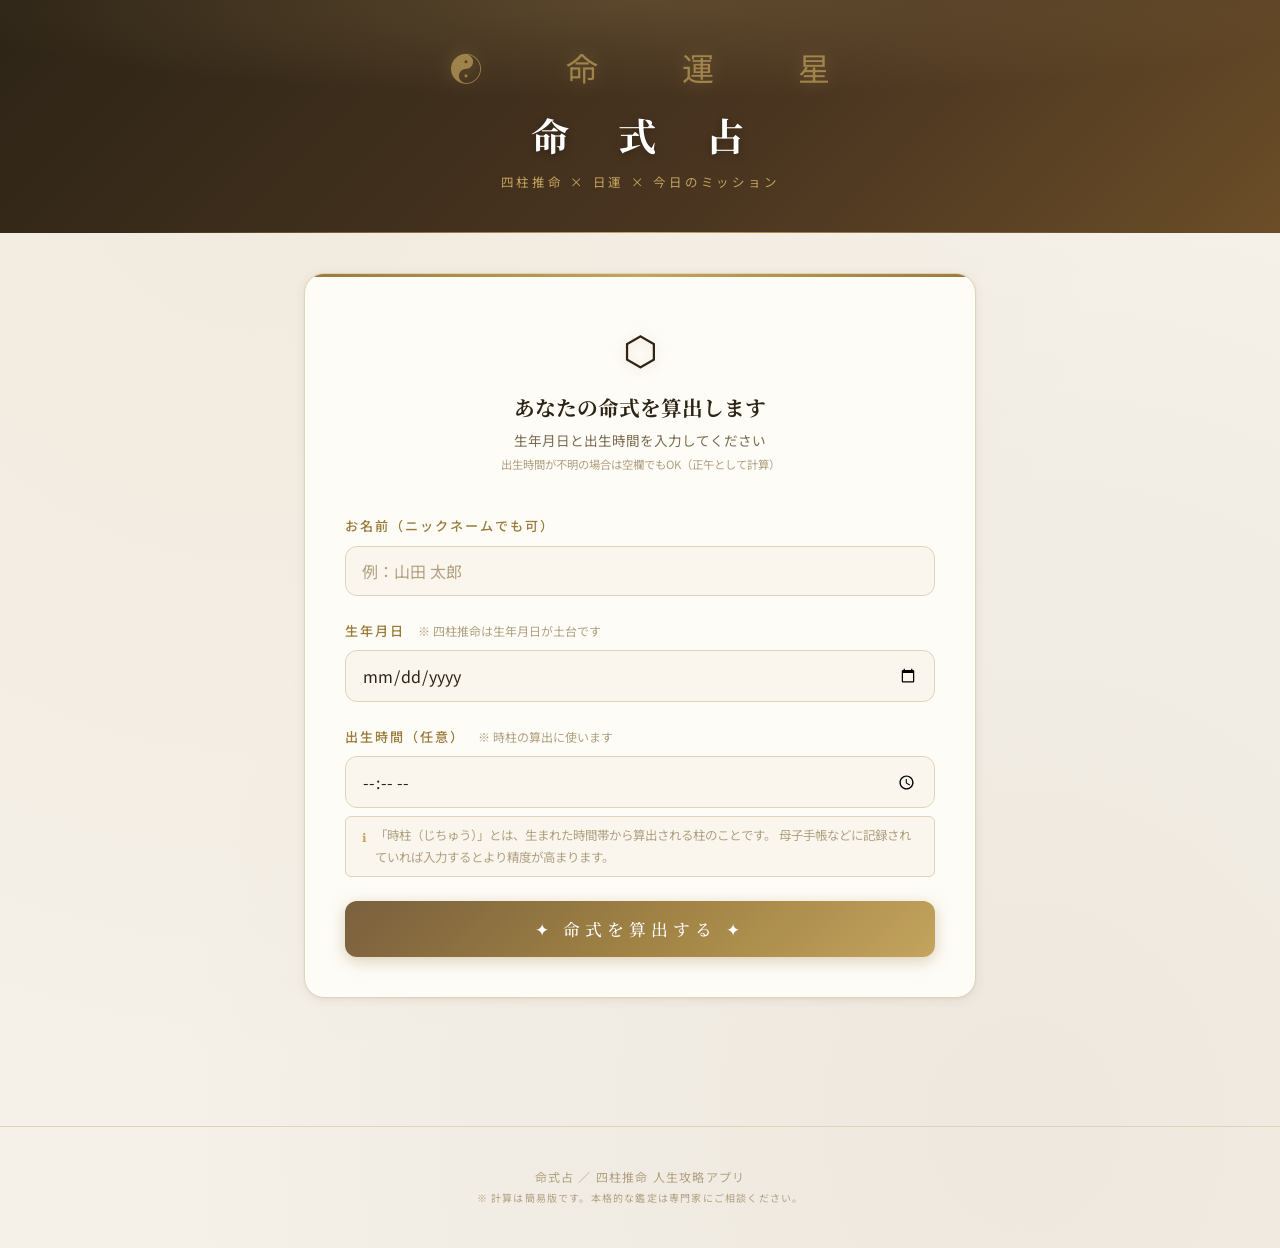
==== index.html @ 2e8819df "Add files via upload" ====
<!DOCTYPE html>
<html lang="ja">
<head>
  <meta charset="UTF-8">
  <meta name="viewport" content="width=device-width, initial-scale=1.0">
  <title>命式占 — 四柱推命 人生攻略アプリ</title>
  <meta name="description" content="四柱推命で毎日使える人生攻略アプリ。日運・RPG風ステータス・今日のミッションを表示。">
  <link rel="stylesheet" href="style.css">
</head>
<body>

  <!-- ========== ヘッダー ========== -->
  <header class="app-header">
    <div class="header-symbol">☯ 命 運 星</div>
    <h1 class="app-title">命　式　占</h1>
    <p class="app-subtitle">四柱推命 × 日運 × 今日のミッション</p>
  </header>

  <!-- ========== メインコンテナ ========== -->
  <main class="main-container">

    <!-- ===== 入力セクション ===== -->
    <section id="section-input">

      <div class="card">
        <div class="form-intro">
          <span class="form-intro-icon">⬡</span>
          <h2>あなたの命式を算出します</h2>
          <p>生年月日と出生時間を入力してください<br>
            <small style="color:var(--text-muted)">出生時間が不明の場合は空欄でもOK（正午として計算）</small>
          </p>
        </div>

        <!-- 名前 -->
        <div class="form-group">
          <label class="form-label" for="input-name">
            お名前（ニックネームでも可）
          </label>
          <input
            type="text"
            id="input-name"
            class="form-input"
            placeholder="例：山田 太郎"
            maxlength="20"
          >
        </div>

        <!-- 生年月日 -->
        <div class="form-group">
          <label class="form-label" for="input-date">
            生年月日
            <span>※ 四柱推命は生年月日が土台です</span>
          </label>
          <input
            type="date"
            id="input-date"
            class="form-input"
            min="1900-01-01"
            max="2099-12-31"
          >
        </div>

        <!-- 出生時間 -->
        <div class="form-group">
          <label class="form-label" for="input-time">
            出生時間（任意）
            <span>※ 時柱の算出に使います</span>
          </label>
          <input
            type="time"
            id="input-time"
            class="form-input"
          >
          <!-- 初心者向け補足 -->
          <div class="term-tooltip">
            <span class="term-tooltip-icon">ℹ</span>
            <span>「時柱（じちゅう）」とは、生まれた時間帯から算出される柱のことです。
            母子手帳などに記録されていれば入力するとより精度が高まります。</span>
          </div>
        </div>

        <!-- 計算ボタン -->
        <button id="btn-calculate" class="btn-primary">
          ✦ 命式を算出する ✦
        </button>

      </div><!-- /card -->
    </section><!-- /section-input -->


    <!-- ===== 結果セクション ===== -->
    <section id="section-result" class="hidden">

      <!-- 結果ヘッダー -->
      <div class="result-header">
        <h2 class="result-name" id="result-name">あなたの命式</h2>
        <p class="result-subtitle" id="result-subtitle"></p>
        <div class="result-actions">
          <button id="btn-reset" class="btn-secondary">← 入力し直す</button>
          <button id="btn-premium" class="btn-secondary">
            <span class="premium-crown">♛</span> 相談する（プレミアム）
          </button>
        </div>
      </div>

      <!-- ─────────────────────────────────
           1. 四柱（年柱・月柱・日柱・時柱）
           ───────────────────────────────── -->
      <div class="card">
        <div class="card-title">
          ☰ 命式（四柱）
        </div>
        <!-- 初心者向け説明 -->
        <div class="term-tooltip" style="margin-bottom: 16px;">
          <span class="term-tooltip-icon">ℹ</span>
          <span>「四柱（しちゅう）」とは、生年月日時をそれぞれ干支（かんし）に変換した4つの柱のことです。
          この組み合わせがあなたの「命式」になります。上段が十干（てんのエネルギー）、下段が十二支（ちのエネルギー）です。</span>
        </div>
        <div id="pillars-grid" class="pillars-grid"></div>
      </div>

      <!-- ─────────────────────────────────
           2. 五行バランス
           ───────────────────────────────── -->
      <div class="card">
        <div class="card-title">
          ⊕ 五行バランス
        </div>
        <div class="term-tooltip" style="margin-bottom: 16px;">
          <span class="term-tooltip-icon">ℹ</span>
          <span>「五行（ごぎょう）」とは、木・火・土・金・水の5つのエネルギーのこと。
          命式の中でどの要素が多いかで、あなたの性質や得意分野がわかります。</span>
        </div>
        <div id="gogyou-bars" class="gogyou-bars"></div>
      </div>

      <!-- ─────────────────────────────────
           3. 通変星・十二運
           ───────────────────────────────── -->
      <div class="card">
        <div class="card-title">
          ✦ 通変星・十二運
        </div>
        <div class="term-tooltip" style="margin-bottom: 16px;">
          <span class="term-tooltip-icon">ℹ</span>
          <span>「通変星（つうへんせい）」は、日干（あなた自身）と他の干の関係を表す10種の星。
          「十二運（じゅうにうん）」は生命力のフェーズを表します。バーが長いほど力が充実しています。</span>
        </div>
        <div id="stars-grid" class="stars-grid"></div>
      </div>

      <!-- ─────────────────────────────────
           4. 身強・身弱
           ───────────────────────────────── -->
      <div class="card">
        <div class="card-title">
          ◈ 身強・身弱
        </div>
        <div class="term-tooltip" style="margin-bottom: 16px;">
          <span class="term-tooltip-icon">ℹ</span>
          <span>「身強（みきょう）」は日干のエネルギーが強い状態、「身弱（みじゃく）」は控えめな状態。
          どちらが良い・悪いではなく、それぞれの生き方の指針です。</span>
        </div>
        <div class="strength-display">
          <div id="strength-label" class="strength-label-big">—</div>
          <div class="strength-meter">
            <div class="strength-meter-track">
              <div id="strength-bar" class="strength-meter-bar" style="width:0%"></div>
            </div>
            <div class="strength-meter-labels">
              <span>身弱</span>
              <span>身強</span>
            </div>
          </div>
        </div>
        <p id="strength-desc" class="strength-desc"></p>
      </div>

      <!-- ─────────────────────────────────
           区切り
           ───────────────────────────────── -->
      <div class="section-divider">◆ ◇ ◆</div>

      <!-- ─────────────────────────────────
           5. 今日の日運
           ───────────────────────────────── -->
      <div class="card">
        <div class="card-title">
          ☀ 今日の日運
        </div>
        <div class="fortune-header">
          <div class="fortune-date-label" id="fortune-date">今日の日付</div>
          <div class="fortune-kanshi">
            <span id="fortune-kan" class="fortune-kan-big">—</span>
            <span class="fortune-kanshi-sep">✦</span>
            <span id="fortune-shi" class="fortune-shi-big">—</span>
          </div>
          <div class="fortune-elem-info">
            <div id="fortune-elem"></div>
            <div id="fortune-tsuhen" style="margin-top:4px"></div>
          </div>
        </div>

        <!-- ステータスゲージ -->
        <div class="card-title" style="margin-top: 8px;">
          ⚡ 今日のステータス
        </div>
        <div id="status-gauges" class="status-gauges"></div>

        <!-- 一言アドバイス -->
        <div class="advice-box" id="fortune-advice" style="margin-top: 16px;"></div>
      </div>

      <!-- ─────────────────────────────────
           6. 今日のミッション
           ───────────────────────────────── -->
      <div class="mission-card">
        <div class="mission-label">★ TODAY'S MISSION</div>
        <p class="mission-text" id="mission-text"></p>

        <div class="avoid-label">✗ 今日やらない方がいいこと</div>
        <ul class="avoid-list" id="avoid-list"></ul>
      </div>

      <!-- ─────────────────────────────────
           7. プレミアム（相談機能）
           ───────────────────────────────── -->
      <div class="premium-section">
        <div class="premium-label">▽ PREMIUM FEATURE ▽</div>
        <button id="btn-premium-bottom" class="btn-premium" onclick="document.getElementById('premium-modal').classList.remove('hidden')">
          <span class="premium-crown">♛</span>
          AI鑑定師に相談する
        </button>
        <p style="font-size:0.75rem;color:var(--text-muted);margin-top:12px;">
          ※ 相談機能は今後リリース予定のプレミアム機能です
        </p>
      </div>

    </section><!-- /section-result -->

  </main>

  <!-- ========== フッター ========== -->
  <footer class="app-footer">
    <p class="footer-text">
      命式占 ／ 四柱推命 人生攻略アプリ<br>
      <small>※ 計算は簡易版です。本格的な鑑定は専門家にご相談ください。</small>
    </p>
  </footer>

  <!-- ========== プレミアムモーダル ========== -->
  <div id="premium-modal" class="modal-overlay hidden">
    <div class="modal-content">
      <div class="modal-icon">♛</div>
      <h3 class="modal-title">プレミアム機能</h3>
      <p class="modal-desc">
        AI鑑定師への相談機能は<br>
        <strong>プレミアムプラン</strong>でご利用いただけます。<br><br>
        ・命式に基づいた詳細な人生相談<br>
        ・恋愛・仕事・転機の詳細鑑定<br>
        ・大運・流年の本格解説<br><br>
        近日公開予定です。
      </p>
      <button id="modal-close" class="modal-close-btn">閉じる</button>
    </div>
  </div>

  <!-- ========== スクリプト読み込み ========== -->
  <!-- data.js を先に読み込む（基礎データ定義） -->
  <script src="data.js"></script>
  <!-- app.js は後に読み込む（ロジック） -->
  <script src="app.js"></script>

</body>
</html>
---- style.css ----
/* ===========================================
   style.css — 四柱推命 人生攻略アプリ
   テーマ：落ち着いたベージュ×ゴールド×東洋美
   =========================================== */

/* ---------- Google Fonts ---------- */
@import url('https://fonts.googleapis.com/css2?family=Noto+Serif+JP:wght@300;400;500;700&family=Noto+Sans+JP:wght@300;400;500&family=IM+Fell+DW+Pica&display=swap');

/* ---------- CSS変数（カラーパレット） ---------- */
:root {
  --bg-base:      #f5f0e8;      /* 薄いベージュ背景 */
  --bg-card:      #fefcf7;      /* カード背景 */
  --bg-card2:     #faf6ee;      /* 少し濃いカード */
  --gold:         #9a7b3a;      /* メインゴールド */
  --gold-light:   #c4a45e;      /* ライトゴールド */
  --gold-bg:      #f5edda;      /* ゴールド背景 */
  --text-main:    #2d2416;      /* メインテキスト */
  --text-sub:     #7a6a50;      /* サブテキスト */
  --text-muted:   #b0a080;      /* ミュートテキスト */
  --border:       #e0d4b8;      /* ボーダー */
  --border-gold:  #c8a96e;      /* ゴールドボーダー */
  --shadow:       rgba(90,60,10,0.08);
  --shadow-deep:  rgba(90,60,10,0.15);
  --red-elem:     #c0392b;
  --green-elem:   #4a7c59;
  --blue-elem:    #1a6b8a;

  /* タイポグラフィ */
  --font-serif:   'Noto Serif JP', 'IM Fell DW Pica', serif;
  --font-sans:    'Noto Sans JP', sans-serif;

  /* 間隔 */
  --space-xs: 4px;
  --space-sm: 8px;
  --space-md: 16px;
  --space-lg: 24px;
  --space-xl: 40px;
  --space-2xl: 64px;

  --radius-sm: 6px;
  --radius-md: 12px;
  --radius-lg: 20px;
}

/* ---------- リセット・ベース ---------- */
*, *::before, *::after {
  box-sizing: border-box;
  margin: 0;
  padding: 0;
}

html {
  font-size: 16px;
  scroll-behavior: smooth;
}

body {
  font-family: var(--font-sans);
  background: var(--bg-base);
  color: var(--text-main);
  min-height: 100vh;
  line-height: 1.7;
  /* 和紙風の微細テクスチャ */
  background-image:
    radial-gradient(ellipse at 20% 10%, rgba(180,140,60,0.06) 0%, transparent 60%),
    radial-gradient(ellipse at 80% 90%, rgba(100,80,40,0.05) 0%, transparent 60%);
}

/* ---------- ユーティリティ ---------- */
.hidden { display: none !important; }
.fade-in { animation: fadeIn 0.6s ease forwards; }

@keyframes fadeIn {
  from { opacity: 0; transform: translateY(16px); }
  to   { opacity: 1; transform: translateY(0); }
}

/* ========================================
   ヘッダー
   ======================================== */
.app-header {
  background: linear-gradient(135deg, #2d2416 0%, #4a3520 60%, #6b4e28 100%);
  padding: var(--space-xl) var(--space-lg);
  text-align: center;
  position: relative;
  overflow: hidden;
}

.app-header::before {
  content: '';
  position: absolute;
  inset: 0;
  background:
    radial-gradient(ellipse 80% 60% at 50% 0%, rgba(200,169,110,0.2) 0%, transparent 70%);
  pointer-events: none;
}

/* 装飾線 */
.app-header::after {
  content: '';
  position: absolute;
  bottom: 0; left: 50%; transform: translateX(-50%);
  width: 80%; height: 1px;
  background: linear-gradient(90deg, transparent, var(--gold-light), transparent);
}

.header-symbol {
  font-size: 2rem;
  letter-spacing: 1.2em;
  margin-left: 1.2em;
  color: var(--gold-light);
  opacity: 0.7;
  margin-bottom: var(--space-sm);
  text-shadow: 0 0 20px rgba(196,164,94,0.4);
}

.app-title {
  font-family: var(--font-serif);
  font-size: clamp(1.6rem, 4vw, 2.4rem);
  font-weight: 700;
  color: #fff;
  letter-spacing: 0.15em;
  text-shadow: 0 2px 8px rgba(0,0,0,0.3);
  margin-bottom: var(--space-xs);
}

.app-subtitle {
  font-size: 0.78rem;
  color: var(--gold-light);
  letter-spacing: 0.3em;
  text-transform: uppercase;
}

/* ========================================
   メインコンテナ
   ======================================== */
.main-container {
  max-width: 720px;
  margin: 0 auto;
  padding: var(--space-xl) var(--space-lg) var(--space-2xl);
}

/* ========================================
   カードコンポーネント
   ======================================== */
.card {
  background: var(--bg-card);
  border: 1px solid var(--border);
  border-radius: var(--radius-lg);
  padding: var(--space-xl);
  margin-bottom: var(--space-lg);
  box-shadow: 0 2px 12px var(--shadow), 0 1px 3px rgba(0,0,0,0.04);
  position: relative;
  overflow: hidden;
}

.card::before {
  content: '';
  position: absolute;
  top: 0; left: 0; right: 0; height: 3px;
  background: linear-gradient(90deg, var(--gold), var(--gold-light), var(--gold));
  border-radius: var(--radius-lg) var(--radius-lg) 0 0;
}

.card-title {
  font-family: var(--font-serif);
  font-size: 1rem;
  font-weight: 500;
  color: var(--gold);
  letter-spacing: 0.2em;
  margin-bottom: var(--space-lg);
  display: flex;
  align-items: center;
  gap: var(--space-sm);
}

.card-title::after {
  content: '';
  flex: 1;
  height: 1px;
  background: linear-gradient(90deg, var(--border-gold), transparent);
}

/* ========================================
   入力フォーム
   ======================================== */
.form-intro {
  text-align: center;
  margin-bottom: var(--space-xl);
}

.form-intro-icon {
  font-size: 2.5rem;
  display: block;
  margin-bottom: var(--space-sm);
  filter: drop-shadow(0 2px 6px rgba(154,123,58,0.3));
}

.form-intro h2 {
  font-family: var(--font-serif);
  font-size: 1.3rem;
  color: var(--text-main);
  margin-bottom: var(--space-xs);
}

.form-intro p {
  font-size: 0.85rem;
  color: var(--text-sub);
}

.form-group {
  margin-bottom: var(--space-lg);
}

.form-label {
  display: block;
  font-size: 0.82rem;
  font-weight: 500;
  color: var(--gold);
  letter-spacing: 0.15em;
  margin-bottom: var(--space-sm);
}

.form-label span {
  font-size: 0.75rem;
  color: var(--text-muted);
  font-weight: 400;
  margin-left: var(--space-sm);
  letter-spacing: 0;
}

.form-input {
  width: 100%;
  padding: 12px var(--space-md);
  background: var(--bg-card2);
  border: 1px solid var(--border);
  border-radius: var(--radius-md);
  font-family: var(--font-sans);
  font-size: 1rem;
  color: var(--text-main);
  transition: border-color 0.2s, box-shadow 0.2s;
  appearance: none;
}

.form-input:focus {
  outline: none;
  border-color: var(--gold-light);
  box-shadow: 0 0 0 3px rgba(196,164,94,0.15);
}

.form-input::placeholder {
  color: var(--text-muted);
}

/* ---------- メインボタン ---------- */
.btn-primary {
  display: block;
  width: 100%;
  padding: 16px;
  background: linear-gradient(135deg, #6b4e28 0%, var(--gold) 50%, #c4a45e 100%);
  border: none;
  border-radius: var(--radius-md);
  color: #fff;
  font-family: var(--font-serif);
  font-size: 1.05rem;
  font-weight: 500;
  letter-spacing: 0.3em;
  cursor: pointer;
  transition: transform 0.15s, box-shadow 0.15s;
  box-shadow: 0 4px 16px rgba(154,123,58,0.35);
  position: relative;
  overflow: hidden;
}

.btn-primary::after {
  content: '';
  position: absolute;
  inset: 0;
  background: linear-gradient(135deg, rgba(255,255,255,0.1) 0%, transparent 100%);
}

.btn-primary:hover {
  transform: translateY(-2px);
  box-shadow: 0 6px 24px rgba(154,123,58,0.45);
}

.btn-primary:active {
  transform: translateY(0);
}

/* ---------- セカンダリボタン ---------- */
.btn-secondary {
  display: inline-flex;
  align-items: center;
  gap: var(--space-sm);
  padding: 10px var(--space-lg);
  background: transparent;
  border: 1px solid var(--border-gold);
  border-radius: var(--radius-sm);
  color: var(--gold);
  font-size: 0.85rem;
  cursor: pointer;
  transition: all 0.15s;
}

.btn-secondary:hover {
  background: var(--gold-bg);
}

/* ========================================
   結果ヘッダー
   ======================================== */
.result-header {
  text-align: center;
  padding: var(--space-xl) 0 var(--space-lg);
}

.result-name {
  font-family: var(--font-serif);
  font-size: clamp(1.3rem, 3vw, 1.8rem);
  color: var(--text-main);
  margin-bottom: var(--space-xs);
}

.result-subtitle {
  font-size: 0.85rem;
  color: var(--gold);
  letter-spacing: 0.2em;
}

.result-actions {
  display: flex;
  gap: var(--space-sm);
  justify-content: center;
  margin-top: var(--space-lg);
}

/* ========================================
   四柱グリッド
   ======================================== */
.pillars-grid {
  display: grid;
  grid-template-columns: repeat(4, 1fr);
  gap: var(--space-sm);
}

@media (max-width: 480px) {
  .pillars-grid {
    grid-template-columns: repeat(2, 1fr);
  }
}

.pillar-card {
  background: var(--bg-card2);
  border: 1px solid var(--border);
  border-radius: var(--radius-md);
  padding: var(--space-md);
  text-align: center;
  transition: transform 0.15s, box-shadow 0.15s;
}

.pillar-card:hover {
  transform: translateY(-3px);
  box-shadow: 0 6px 20px var(--shadow-deep);
}

.pillar-label {
  font-size: 0.7rem;
  color: var(--text-muted);
  letter-spacing: 0.2em;
  margin-bottom: var(--space-sm);
}

.pillar-kanji {
  display: flex;
  flex-direction: column;
  align-items: center;
  gap: 2px;
  margin-bottom: var(--space-xs);
}

.pillar-kan {
  font-family: var(--font-serif);
  font-size: 2rem;
  font-weight: 700;
  line-height: 1;
}

.pillar-shi {
  font-family: var(--font-serif);
  font-size: 2rem;
  font-weight: 700;
  line-height: 1;
}

.pillar-reading {
  font-size: 0.65rem;
  color: var(--text-muted);
  margin-bottom: var(--space-sm);
}

.pillar-elem {
  display: flex;
  flex-direction: column;
  gap: 4px;
  align-items: center;
}

/* バッジ */
.badge {
  display: inline-block;
  padding: 2px 8px;
  border-radius: 20px;
  font-size: 0.65rem;
  font-weight: 500;
}

/* ========================================
   五行バランス
   ======================================== */
.gogyou-bars {
  display: flex;
  flex-direction: column;
  gap: var(--space-md);
}

.gogyou-row {
  display: flex;
  align-items: center;
  gap: var(--space-sm);
}

.gogyou-label {
  display: flex;
  align-items: center;
  gap: var(--space-xs);
  width: 160px;
  flex-shrink: 0;
}

.gogyou-emoji { font-size: 1rem; }
.gogyou-name {
  font-family: var(--font-serif);
  font-size: 1.1rem;
  font-weight: 700;
  color: var(--text-main);
  width: 20px;
}
.gogyou-sub {
  font-size: 0.7rem;
  color: var(--text-sub);
}

.gogyou-bar-wrap {
  flex: 1;
  height: 8px;
  background: var(--border);
  border-radius: 4px;
  overflow: hidden;
}

.gogyou-bar {
  height: 100%;
  border-radius: 4px;
  transition: width 0.8s cubic-bezier(0.4, 0, 0.2, 1);
  min-width: 4px;
}

.gogyou-pct {
  font-size: 0.8rem;
  color: var(--text-sub);
  width: 36px;
  text-align: right;
  flex-shrink: 0;
}

/* ========================================
   通変星・十二運
   ======================================== */
.stars-grid {
  display: grid;
  grid-template-columns: repeat(4, 1fr);
  gap: var(--space-sm);
}

@media (max-width: 480px) {
  .stars-grid { grid-template-columns: repeat(2, 1fr); }
}

.star-card {
  background: var(--bg-card2);
  border: 1px solid var(--border);
  border-radius: var(--radius-md);
  padding: var(--space-md);
  text-align: center;
}

.star-pillar-label {
  font-size: 0.7rem;
  color: var(--text-muted);
  letter-spacing: 0.2em;
  margin-bottom: var(--space-sm);
}

.star-tsuhen {
  margin-bottom: var(--space-sm);
}

.star-name {
  font-family: var(--font-serif);
  font-size: 1.1rem;
  font-weight: 700;
  display: block;
}

.star-short {
  font-size: 0.7rem;
  color: var(--text-sub);
}

.star-self {
  font-size: 0.8rem;
  color: var(--text-muted);
}

.star-juniun {
  border-top: 1px solid var(--border);
  padding-top: var(--space-sm);
}

.juniun-name {
  font-size: 0.9rem;
  font-weight: 500;
  color: var(--text-main);
  display: block;
  margin-bottom: 4px;
}

.juniun-bar-wrap {
  height: 5px;
  background: var(--border);
  border-radius: 3px;
  overflow: hidden;
}

.juniun-bar {
  height: 100%;
  background: linear-gradient(90deg, var(--gold), var(--gold-light));
  border-radius: 3px;
  transition: width 0.8s ease;
}

/* ========================================
   身強・身弱
   ======================================== */
.strength-display {
  display: flex;
  align-items: center;
  gap: var(--space-lg);
  margin-bottom: var(--space-md);
}

.strength-label-big {
  font-family: var(--font-serif);
  font-size: 2.5rem;
  font-weight: 700;
  letter-spacing: 0.1em;
}

.strength-meter {
  flex: 1;
}

.strength-meter-track {
  height: 10px;
  background: var(--border);
  border-radius: 5px;
  overflow: hidden;
  margin-bottom: var(--space-xs);
}

.strength-meter-bar {
  height: 100%;
  border-radius: 5px;
  transition: width 1s ease;
}

.strength-meter-labels {
  display: flex;
  justify-content: space-between;
  font-size: 0.7rem;
  color: var(--text-muted);
}

.strength-desc {
  font-size: 0.88rem;
  color: var(--text-sub);
  line-height: 1.8;
  padding: var(--space-md);
  background: var(--bg-card2);
  border-radius: var(--radius-sm);
  border-left: 3px solid var(--gold-light);
}

/* ========================================
   今日の日運セクション
   ======================================== */
.fortune-header {
  text-align: center;
  margin-bottom: var(--space-lg);
}

.fortune-date-label {
  font-size: 0.82rem;
  color: var(--text-muted);
  letter-spacing: 0.15em;
  margin-bottom: var(--space-sm);
}

.fortune-kanshi {
  display: flex;
  align-items: center;
  justify-content: center;
  gap: var(--space-md);
  margin-bottom: var(--space-sm);
}

.fortune-kan-big, .fortune-shi-big {
  font-family: var(--font-serif);
  font-size: 3rem;
  font-weight: 700;
  line-height: 1;
  text-shadow: 0 2px 8px rgba(0,0,0,0.1);
}

.fortune-kanshi-sep {
  font-size: 1.5rem;
  color: var(--border-gold);
}

.fortune-elem-info {
  font-size: 0.82rem;
  color: var(--text-sub);
}

/* ---------- ステータスゲージ ---------- */
.status-gauges {
  display: flex;
  flex-direction: column;
  gap: var(--space-sm);
  margin: var(--space-md) 0;
}

.stat-row {
  display: flex;
  align-items: center;
  gap: var(--space-sm);
}

.stat-label {
  font-size: 0.82rem;
  color: var(--text-sub);
  width: 80px;
  flex-shrink: 0;
}

.stat-bar-wrap {
  flex: 1;
  height: 8px;
  background: var(--border);
  border-radius: 4px;
  overflow: hidden;
}

.stat-bar {
  height: 100%;
  border-radius: 4px;
  transition: width 0.8s ease;
}

.stat-high { background: linear-gradient(90deg, #9a7b3a, #c4a45e); }
.stat-mid  { background: linear-gradient(90deg, #7a8a6a, #a0b090); }
.stat-low  { background: linear-gradient(90deg, #8a6a7a, #b09090); }

.stat-value {
  font-size: 0.8rem;
  color: var(--text-sub);
  width: 32px;
  text-align: right;
  flex-shrink: 0;
}

/* ---------- アドバイス ---------- */
.advice-box {
  background: linear-gradient(135deg, var(--gold-bg), #faf6ee);
  border: 1px solid var(--border-gold);
  border-radius: var(--radius-md);
  padding: var(--space-md);
  font-size: 0.9rem;
  color: var(--text-main);
  line-height: 1.9;
  position: relative;
}

.advice-box::before {
  content: '✦';
  color: var(--gold-light);
  margin-right: var(--space-sm);
}

/* ========================================
   ミッションカード
   ======================================== */
.mission-card {
  background: linear-gradient(135deg, #2d2416 0%, #4a3520 100%);
  border-radius: var(--radius-lg);
  padding: var(--space-xl);
  margin-bottom: var(--space-lg);
  color: #fff;
  position: relative;
  overflow: hidden;
}

.mission-card::before {
  content: '命';
  position: absolute;
  right: -20px;
  top: -20px;
  font-family: var(--font-serif);
  font-size: 8rem;
  color: rgba(196,164,94,0.08);
  line-height: 1;
  pointer-events: none;
}

.mission-label {
  font-size: 0.75rem;
  color: var(--gold-light);
  letter-spacing: 0.3em;
  text-transform: uppercase;
  margin-bottom: var(--space-sm);
}

.mission-text {
  font-family: var(--font-serif);
  font-size: 1.1rem;
  line-height: 1.8;
  color: #fefcf7;
  margin-bottom: var(--space-lg);
}

.avoid-label {
  font-size: 0.75rem;
  color: rgba(255,255,255,0.5);
  letter-spacing: 0.15em;
  margin-bottom: var(--space-sm);
}

.avoid-list {
  list-style: none;
  display: flex;
  flex-direction: column;
  gap: var(--space-xs);
}

.avoid-list li {
  font-size: 0.85rem;
  color: rgba(255,200,150,0.8);
  padding-left: var(--space-xs);
}

/* ========================================
   プレミアムボタン（相談機能）
   ======================================== */
.premium-section {
  text-align: center;
  padding: var(--space-xl) 0 var(--space-sm);
}

.premium-label {
  font-size: 0.75rem;
  color: var(--text-muted);
  letter-spacing: 0.15em;
  margin-bottom: var(--space-md);
}

.btn-premium {
  display: inline-flex;
  align-items: center;
  gap: var(--space-sm);
  padding: 14px var(--space-xl);
  background: transparent;
  border: 1.5px solid var(--border-gold);
  border-radius: var(--radius-md);
  color: var(--gold);
  font-family: var(--font-serif);
  font-size: 0.95rem;
  letter-spacing: 0.15em;
  cursor: pointer;
  transition: all 0.2s;
}

.btn-premium:hover {
  background: var(--gold-bg);
  border-color: var(--gold);
  box-shadow: 0 4px 16px rgba(154,123,58,0.2);
}

.premium-crown { font-size: 1.1rem; }

/* ========================================
   モーダル
   ======================================== */
.modal-overlay {
  position: fixed;
  inset: 0;
  background: rgba(0,0,0,0.5);
  display: flex;
  align-items: center;
  justify-content: center;
  z-index: 100;
  backdrop-filter: blur(4px);
}

.modal-content {
  background: var(--bg-card);
  border-radius: var(--radius-lg);
  padding: var(--space-xl);
  max-width: 360px;
  width: 90%;
  text-align: center;
  border: 1px solid var(--border-gold);
  box-shadow: 0 20px 60px rgba(0,0,0,0.3);
}

.modal-icon {
  font-size: 2.5rem;
  margin-bottom: var(--space-md);
}

.modal-title {
  font-family: var(--font-serif);
  font-size: 1.1rem;
  color: var(--text-main);
  margin-bottom: var(--space-sm);
}

.modal-desc {
  font-size: 0.85rem;
  color: var(--text-sub);
  line-height: 1.8;
  margin-bottom: var(--space-lg);
}

.modal-close-btn {
  padding: 10px var(--space-xl);
  background: var(--gold-bg);
  border: 1px solid var(--border-gold);
  border-radius: var(--radius-sm);
  color: var(--gold);
  cursor: pointer;
  font-size: 0.85rem;
}

/* ========================================
   初心者向けツールチップ
   ======================================== */
.term-tooltip {
  font-size: 0.78rem;
  color: var(--text-muted);
  background: var(--bg-card2);
  border: 1px solid var(--border);
  border-radius: var(--radius-sm);
  padding: var(--space-sm) var(--space-md);
  margin-top: var(--space-sm);
  display: flex;
  align-items: flex-start;
  gap: var(--space-sm);
  line-height: 1.7;
}

.term-tooltip-icon {
  color: var(--gold-light);
  flex-shrink: 0;
  margin-top: 2px;
}

/* ========================================
   フッター
   ======================================== */
.app-footer {
  text-align: center;
  padding: var(--space-xl) var(--space-lg);
  border-top: 1px solid var(--border);
  margin-top: var(--space-xl);
}

.footer-text {
  font-size: 0.75rem;
  color: var(--text-muted);
  letter-spacing: 0.1em;
}

/* ========================================
   セクション区切り
   ======================================== */
.section-divider {
  text-align: center;
  color: var(--text-muted);
  font-size: 1rem;
  letter-spacing: 1em;
  margin: var(--space-xl) 0 var(--space-lg);
  opacity: 0.4;
}

/* ========================================
   レスポンシブ
   ======================================== */
@media (max-width: 600px) {
  .main-container { padding: var(--space-lg) var(--space-md) var(--space-xl); }
  .card { padding: var(--space-lg); }
  .gogyou-label { width: 120px; }
  .gogyou-sub { display: none; }
}
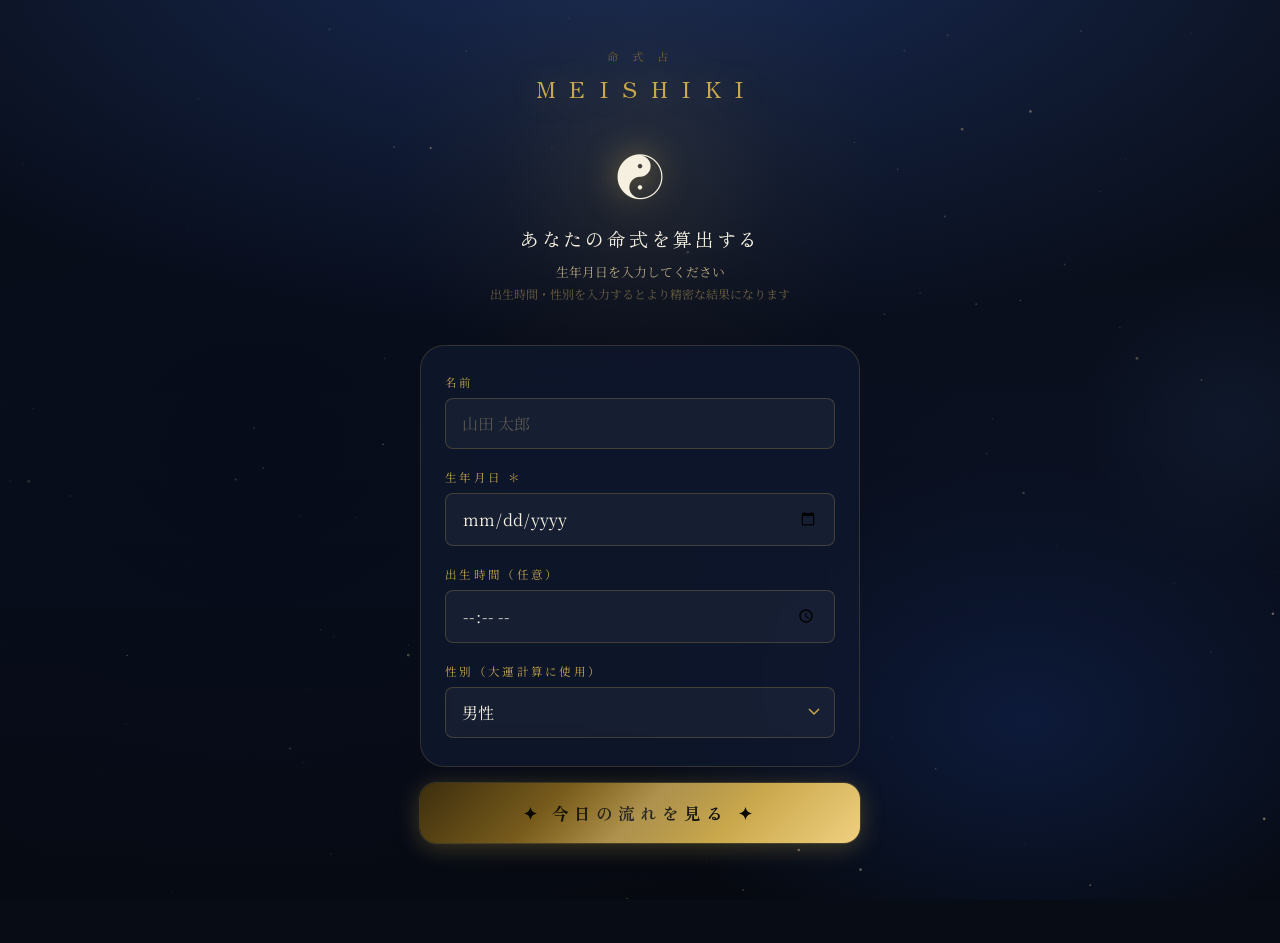
==== commit b25833c2: "Add files via upload" ====
--- a/index.html
+++ b/index.html
@@ -2,273 +2,194 @@
 <html lang="ja">
 <head>
   <meta charset="UTF-8">
-  <meta name="viewport" content="width=device-width, initial-scale=1.0">
-  <title>命式占 — 四柱推命 人生攻略アプリ</title>
-  <meta name="description" content="四柱推命で毎日使える人生攻略アプリ。日運・RPG風ステータス・今日のミッションを表示。">
+  <meta name="viewport" content="width=device-width, initial-scale=1.0, viewport-fit=cover">
+  <title>命式占 — 今日の流れを知る</title>
+  <meta name="description" content="四柱推命で今日の流れを知る。毎日使える人生攻略アプリ。">
+  <meta name="theme-color" content="#080c14">
   <link rel="stylesheet" href="style.css">
 </head>
 <body>
 
-  <!-- ========== ヘッダー ========== -->
-  <header class="app-header">
-    <div class="header-symbol">☯ 命 運 星</div>
-    <h1 class="app-title">命　式　占</h1>
-    <p class="app-subtitle">四柱推命 × 日運 × 今日のミッション</p>
-  </header>
+  <!-- ===== 背景レイヤー ===== -->
+  <div class="bg-layer">
+    <canvas id="stars-canvas"></canvas>
+    <div class="bg-orb-main"></div>
+    <div class="bg-orb-secondary"></div>
+    <div class="bg-lines"></div>
+  </div>
 
-  <!-- ========== メインコンテナ ========== -->
-  <main class="main-container">
+  <div class="app-wrapper">
 
-    <!-- ===== 入力セクション ===== -->
-    <section id="section-input">
+    <!-- ===== ヘッダー ===== -->
+    <header class="app-header">
+      <div class="header-symbol">命 式 占</div>
+      <h1 class="app-title">MEISHIKI</h1>
+    </header>
 
-      <div class="card">
-        <div class="form-intro">
-          <span class="form-intro-icon">⬡</span>
-          <h2>あなたの命式を算出します</h2>
-          <p>生年月日と出生時間を入力してください<br>
-            <small style="color:var(--text-muted)">出生時間が不明の場合は空欄でもOK（正午として計算）</small>
+    <div class="main-container">
+
+      <!-- ==========================================
+           入力画面
+           ========================================== -->
+      <section id="section-input" class="input-screen">
+
+        <div class="input-hero">
+          <span class="input-hero-icon">☯</span>
+          <h2>あなたの命式を算出する</h2>
+          <p>生年月日を入力してください<br>
+            <span style="font-size:0.75rem;color:#6a5e42">出生時間・性別を入力するとより精密な結果になります</span>
           </p>
         </div>
 
-        <!-- 名前 -->
-        <div class="form-group">
-          <label class="form-label" for="input-name">
-            お名前（ニックネームでも可）
-          </label>
-          <input
-            type="text"
-            id="input-name"
-            class="form-input"
-            placeholder="例：山田 太郎"
-            maxlength="20"
-          >
-        </div>
-
-        <!-- 生年月日 -->
-        <div class="form-group">
-          <label class="form-label" for="input-date">
-            生年月日
-            <span>※ 四柱推命は生年月日が土台です</span>
-          </label>
-          <input
-            type="date"
-            id="input-date"
-            class="form-input"
-            min="1900-01-01"
-            max="2099-12-31"
-          >
-        </div>
-
-        <!-- 出生時間 -->
-        <div class="form-group">
-          <label class="form-label" for="input-time">
-            出生時間（任意）
-            <span>※ 時柱の算出に使います</span>
-          </label>
-          <input
-            type="time"
-            id="input-time"
-            class="form-input"
-          >
-          <!-- 初心者向け補足 -->
-          <div class="term-tooltip">
-            <span class="term-tooltip-icon">ℹ</span>
-            <span>「時柱（じちゅう）」とは、生まれた時間帯から算出される柱のことです。
-            母子手帳などに記録されていれば入力するとより精度が高まります。</span>
+        <div class="form-card">
+          <div class="form-row">
+            <label class="form-label" for="input-name">名前</label>
+            <input type="text" id="input-name" class="form-input" placeholder="山田 太郎" maxlength="20">
+          </div>
+          <div class="form-row">
+            <label class="form-label" for="input-date">生年月日 ＊</label>
+            <input type="date" id="input-date" class="form-input">
+          </div>
+          <div class="form-row">
+            <label class="form-label" for="input-time">出生時間（任意）</label>
+            <input type="time" id="input-time" class="form-input">
+          </div>
+          <div class="form-row">
+            <label class="form-label" for="input-gender">性別（大運計算に使用）</label>
+            <select id="input-gender" class="form-input">
+              <option value="男">男性</option>
+              <option value="女">女性</option>
+            </select>
           </div>
         </div>
 
-        <!-- 計算ボタン -->
-        <button id="btn-calculate" class="btn-primary">
-          ✦ 命式を算出する ✦
+        <button id="btn-calculate" class="btn-cta">
+          ✦ 今日の流れを見る ✦
         </button>
 
-      </div><!-- /card -->
-    </section><!-- /section-input -->
+      </section>
 
+      <!-- ==========================================
+           結果画面
+           ========================================== -->
+      <section id="section-result" class="result-screen hidden">
 
-    <!-- ===== 結果セクション ===== -->
-    <section id="section-result" class="hidden">
+        <!-- ① ヒーロー：今日のテーマ -->
+        <div class="today-hero">
+          <div class="today-date" id="today-date">2025年1月1日（水）</div>
+          <div style="font-size:0.72rem;color:#7a6228;letter-spacing:0.15em;margin-bottom:6px" id="result-user"></div>
+          <div class="today-theme-label">TODAY'S FLOW</div>
+          <div class="today-theme" id="today-theme">整える日 🏔️</div>
+          <div class="today-sub" id="today-sub">今日は土の安定が流れる日</div>
 
-      <!-- 結果ヘッダー -->
-      <div class="result-header">
-        <h2 class="result-name" id="result-name">あなたの命式</h2>
-        <p class="result-subtitle" id="result-subtitle"></p>
-        <div class="result-actions">
-          <button id="btn-reset" class="btn-secondary">← 入力し直す</button>
-          <button id="btn-premium" class="btn-secondary">
-            <span class="premium-crown">♛</span> 相談する（プレミアム）
-          </button>
-        </div>
-      </div>
+          <!-- 今日の干支バッジ -->
+          <div class="today-kanshi-badge">
+            <span class="kanshi-char" id="fortune-kan-hero">甲</span>
+            <span class="kanshi-sep"></span>
+            <span class="kanshi-char" id="fortune-shi-hero">子</span>
+            <span class="kanshi-sep"></span>
+            <span class="kanshi-label" id="fortune-tsuhen-hero">比肩</span>
+          </div>
 
-      <!-- ─────────────────────────────────
-           1. 四柱（年柱・月柱・日柱・時柱）
-           ───────────────────────────────── -->
-      <div class="card">
-        <div class="card-title">
-          ☰ 命式（四柱）
-        </div>
-        <!-- 初心者向け説明 -->
-        <div class="term-tooltip" style="margin-bottom: 16px;">
-          <span class="term-tooltip-icon">ℹ</span>
-          <span>「四柱（しちゅう）」とは、生年月日時をそれぞれ干支（かんし）に変換した4つの柱のことです。
-          この組み合わせがあなたの「命式」になります。上段が十干（てんのエネルギー）、下段が十二支（ちのエネルギー）です。</span>
-        </div>
-        <div id="pillars-grid" class="pillars-grid"></div>
-      </div>
-
-      <!-- ─────────────────────────────────
-           2. 五行バランス
-           ───────────────────────────────── -->
-      <div class="card">
-        <div class="card-title">
-          ⊕ 五行バランス
-        </div>
-        <div class="term-tooltip" style="margin-bottom: 16px;">
-          <span class="term-tooltip-icon">ℹ</span>
-          <span>「五行（ごぎょう）」とは、木・火・土・金・水の5つのエネルギーのこと。
-          命式の中でどの要素が多いかで、あなたの性質や得意分野がわかります。</span>
-        </div>
-        <div id="gogyou-bars" class="gogyou-bars"></div>
-      </div>
-
-      <!-- ─────────────────────────────────
-           3. 通変星・十二運
-           ───────────────────────────────── -->
-      <div class="card">
-        <div class="card-title">
-          ✦ 通変星・十二運
-        </div>
-        <div class="term-tooltip" style="margin-bottom: 16px;">
-          <span class="term-tooltip-icon">ℹ</span>
-          <span>「通変星（つうへんせい）」は、日干（あなた自身）と他の干の関係を表す10種の星。
-          「十二運（じゅうにうん）」は生命力のフェーズを表します。バーが長いほど力が充実しています。</span>
-        </div>
-        <div id="stars-grid" class="stars-grid"></div>
-      </div>
-
-      <!-- ─────────────────────────────────
-           4. 身強・身弱
-           ───────────────────────────────── -->
-      <div class="card">
-        <div class="card-title">
-          ◈ 身強・身弱
-        </div>
-        <div class="term-tooltip" style="margin-bottom: 16px;">
-          <span class="term-tooltip-icon">ℹ</span>
-          <span>「身強（みきょう）」は日干のエネルギーが強い状態、「身弱（みじゃく）」は控えめな状態。
-          どちらが良い・悪いではなく、それぞれの生き方の指針です。</span>
-        </div>
-        <div class="strength-display">
-          <div id="strength-label" class="strength-label-big">—</div>
-          <div class="strength-meter">
-            <div class="strength-meter-track">
-              <div id="strength-bar" class="strength-meter-bar" style="width:0%"></div>
-            </div>
-            <div class="strength-meter-labels">
-              <span>身弱</span>
-              <span>身強</span>
+          <!-- 身強・身弱バッジ -->
+          <div style="margin-top:12px">
+            <div id="strength-badge" class="strength-badge strength-badge-strong">
+              <span class="strength-badge-dot"></span>身強
             </div>
           </div>
         </div>
-        <p id="strength-desc" class="strength-desc"></p>
-      </div>
 
-      <!-- ─────────────────────────────────
-           区切り
-           ───────────────────────────────── -->
-      <div class="section-divider">◆ ◇ ◆</div>
+        <!-- ② ステータスカード -->
+        <div class="status-section">
+          <div class="section-label">今日のステータス</div>
+          <div id="status-grid" class="status-grid"></div>
+        </div>
 
-      <!-- ─────────────────────────────────
-           5. 今日の日運
-           ───────────────────────────────── -->
-      <div class="card">
-        <div class="card-title">
-          ☀ 今日の日運
+        <!-- ③ 今日の一手（ミッション） -->
+        <div class="mission-card-big">
+          <div class="mission-tag">今日の一手</div>
+          <div class="mission-title">
+            <span id="mission-text">机の上を整える</span>
+            <span class="mission-title-emoji">🌟</span>
+          </div>
+          <div class="mission-body" id="advice-text" style="margin-top:10px"></div>
         </div>
-        <div class="fortune-header">
-          <div class="fortune-date-label" id="fortune-date">今日の日付</div>
-          <div class="fortune-kanshi">
-            <span id="fortune-kan" class="fortune-kan-big">—</span>
-            <span class="fortune-kanshi-sep">✦</span>
-            <span id="fortune-shi" class="fortune-shi-big">—</span>
-          </div>
-          <div class="fortune-elem-info">
-            <div id="fortune-elem"></div>
-            <div id="fortune-tsuhen" style="margin-top:4px"></div>
+
+        <!-- ④ アドバイス（やらない方がいいこと） -->
+        <div class="avoid-card">
+          <div class="avoid-title">✗ 今日は避けた方がいいこと</div>
+          <ul class="avoid-list" id="avoid-list"></ul>
+        </div>
+
+        <!-- ⑤ 展開セクション：命式の詳細 -->
+        <div class="expand-section">
+          <button class="expand-toggle" aria-expanded="false">
+            <span>命式の詳細を見る</span>
+            <span class="expand-arrow">▾</span>
+          </button>
+          <div class="expand-content">
+            <div class="expand-inner">
+              <!-- 四柱 -->
+              <div class="section-label" style="margin-bottom:10px">四柱（蔵干付き）</div>
+              <div id="pillars-compact" class="pillars-compact" style="margin-bottom:20px"></div>
+
+              <!-- 五行バランス -->
+              <div class="section-label" style="margin-bottom:10px">五行バランス（蔵干込み）</div>
+              <div id="gogyou-compact" class="gogyou-compact" style="margin-bottom:16px"></div>
+
+              <!-- 身強・身弱詳細 -->
+              <div class="section-label" style="margin-bottom:8px">身強・身弱</div>
+              <p id="strength-detail" style="font-size:0.82rem;color:#b8a880;line-height:1.8"></p>
+            </div>
           </div>
         </div>
 
-        <!-- ステータスゲージ -->
-        <div class="card-title" style="margin-top: 8px;">
-          ⚡ 今日のステータス
+        <!-- ⑥ 展開セクション：大運 -->
+        <div class="expand-section">
+          <button class="expand-toggle" aria-expanded="false">
+            <span>大運（10年の流れ）を見る</span>
+            <span class="expand-arrow">▾</span>
+          </button>
+          <div class="expand-content">
+            <div class="expand-inner">
+              <div class="section-label" style="margin-bottom:8px" id="daiun-startage-detail"></div>
+              <div id="daiun-compact" class="daiun-compact"></div>
+            </div>
+          </div>
         </div>
-        <div id="status-gauges" class="status-gauges"></div>
 
-        <!-- 一言アドバイス -->
-        <div class="advice-box" id="fortune-advice" style="margin-top: 16px;"></div>
-      </div>
+        <!-- ⑦ アクションボタン -->
+        <div class="action-buttons" style="margin-top:24px">
+          <button id="btn-reset" class="btn-action btn-action-ghost">
+            ← 入力に戻る
+          </button>
+          <button class="btn-action btn-action-gold btn-premium-trigger">
+            ♛ 相談する
+          </button>
+        </div>
 
-      <!-- ─────────────────────────────────
-           6. 今日のミッション
-           ───────────────────────────────── -->
-      <div class="mission-card">
-        <div class="mission-label">★ TODAY'S MISSION</div>
-        <p class="mission-text" id="mission-text"></p>
+      </section>
+    </div><!-- /main-container -->
+  </div><!-- /app-wrapper -->
 
-        <div class="avoid-label">✗ 今日やらない方がいいこと</div>
-        <ul class="avoid-list" id="avoid-list"></ul>
-      </div>
-
-      <!-- ─────────────────────────────────
-           7. プレミアム（相談機能）
-           ───────────────────────────────── -->
-      <div class="premium-section">
-        <div class="premium-label">▽ PREMIUM FEATURE ▽</div>
-        <button id="btn-premium-bottom" class="btn-premium" onclick="document.getElementById('premium-modal').classList.remove('hidden')">
-          <span class="premium-crown">♛</span>
-          AI鑑定師に相談する
-        </button>
-        <p style="font-size:0.75rem;color:var(--text-muted);margin-top:12px;">
-          ※ 相談機能は今後リリース予定のプレミアム機能です
-        </p>
-      </div>
-
-    </section><!-- /section-result -->
-
-  </main>
-
-  <!-- ========== フッター ========== -->
-  <footer class="app-footer">
-    <p class="footer-text">
-      命式占 ／ 四柱推命 人生攻略アプリ<br>
-      <small>※ 計算は簡易版です。本格的な鑑定は専門家にご相談ください。</small>
-    </p>
-  </footer>
-
-  <!-- ========== プレミアムモーダル ========== -->
+  <!-- ===== プレミアムモーダル（ボトムシート） ===== -->
   <div id="premium-modal" class="modal-overlay hidden">
-    <div class="modal-content">
+    <div class="modal-sheet">
+      <div class="modal-handle"></div>
       <div class="modal-icon">♛</div>
-      <h3 class="modal-title">プレミアム機能</h3>
+      <h3 class="modal-title">AI 鑑定師に相談する</h3>
       <p class="modal-desc">
-        AI鑑定師への相談機能は<br>
-        <strong>プレミアムプラン</strong>でご利用いただけます。<br><br>
-        ・命式に基づいた詳細な人生相談<br>
-        ・恋愛・仕事・転機の詳細鑑定<br>
-        ・大運・流年の本格解説<br><br>
-        近日公開予定です。
+        命式に基づいた詳細な鑑定・相談は<br>
+        プレミアムプランでご利用いただけます。<br><br>
+        恋愛・仕事・転機の詳細鑑定<br>
+        大運・流年の本格解説<br>
+        毎日のAIアドバイス
       </p>
       <button id="modal-close" class="modal-close-btn">閉じる</button>
     </div>
   </div>
 
-  <!-- ========== スクリプト読み込み ========== -->
-  <!-- data.js を先に読み込む（基礎データ定義） -->
   <script src="data.js"></script>
-  <!-- app.js は後に読み込む（ロジック） -->
   <script src="app.js"></script>
 
 </body>
--- a/style.css
+++ b/style.css
@@ -1,924 +1,1005 @@
 /* ===========================================
-   style.css — 四柱推命 人生攻略アプリ
-   テーマ：落ち着いたベージュ×ゴールド×東洋美
+   style.css — 命式占 UI v3
+   テーマ：夜の社寺 × 金箔 × 使えるUI
    =========================================== */
 
-/* ---------- Google Fonts ---------- */
-@import url('https://fonts.googleapis.com/css2?family=Noto+Serif+JP:wght@300;400;500;700&family=Noto+Sans+JP:wght@300;400;500&family=IM+Fell+DW+Pica&display=swap');
-
-/* ---------- CSS変数（カラーパレット） ---------- */
+@import url('https://fonts.googleapis.com/css2?family=Noto+Serif+JP:wght@300;400;700&family=Zen+Old+Mincho:wght@400;700;900&display=swap');
+
+/* ---------- CSS変数 ---------- */
 :root {
-  --bg-base:      #f5f0e8;      /* 薄いベージュ背景 */
-  --bg-card:      #fefcf7;      /* カード背景 */
-  --bg-card2:     #faf6ee;      /* 少し濃いカード */
-  --gold:         #9a7b3a;      /* メインゴールド */
-  --gold-light:   #c4a45e;      /* ライトゴールド */
-  --gold-bg:      #f5edda;      /* ゴールド背景 */
-  --text-main:    #2d2416;      /* メインテキスト */
-  --text-sub:     #7a6a50;      /* サブテキスト */
-  --text-muted:   #b0a080;      /* ミュートテキスト */
-  --border:       #e0d4b8;      /* ボーダー */
-  --border-gold:  #c8a96e;      /* ゴールドボーダー */
-  --shadow:       rgba(90,60,10,0.08);
-  --shadow-deep:  rgba(90,60,10,0.15);
-  --red-elem:     #c0392b;
-  --green-elem:   #4a7c59;
-  --blue-elem:    #1a6b8a;
-
-  /* タイポグラフィ */
-  --font-serif:   'Noto Serif JP', 'IM Fell DW Pica', serif;
-  --font-sans:    'Noto Sans JP', sans-serif;
+  /* 夜空のカラーパレット */
+  --night-deep:    #080c14;
+  --night-mid:     #0d1526;
+  --night-surface: #111e35;
+  --night-card:    rgba(15, 24, 46, 0.82);
+  --night-card2:   rgba(20, 32, 58, 0.9);
+
+  /* ゴールド */
+  --gold:          #c9a84c;
+  --gold-bright:   #f0d080;
+  --gold-dim:      #7a6228;
+  --gold-glow:     rgba(201, 168, 76, 0.18);
+
+  /* テキスト */
+  --text-bright:   #f5f0e0;
+  --text-mid:      #b8a880;
+  --text-dim:      #6a5e42;
+
+  /* アクセント */
+  --accent-green:  #5ba87a;
+  --accent-blue:   #4a7eb8;
+  --accent-red:    #b85a4a;
+
+  /* フォント */
+  --font-display: 'Zen Old Mincho', 'Noto Serif JP', serif;
+  --font-body:    'Noto Serif JP', serif;
 
   /* 間隔 */
-  --space-xs: 4px;
-  --space-sm: 8px;
-  --space-md: 16px;
-  --space-lg: 24px;
-  --space-xl: 40px;
-  --space-2xl: 64px;
-
-  --radius-sm: 6px;
-  --radius-md: 12px;
-  --radius-lg: 20px;
-}
-
-/* ---------- リセット・ベース ---------- */
-*, *::before, *::after {
-  box-sizing: border-box;
-  margin: 0;
-  padding: 0;
-}
-
-html {
-  font-size: 16px;
-  scroll-behavior: smooth;
-}
+  --r-sm:  8px;
+  --r-md:  16px;
+  --r-lg:  24px;
+  --r-xl:  40px;
+  --r-2xl: 64px;
+
+  --radius-sm:  8px;
+  --radius-md:  16px;
+  --radius-lg:  24px;
+  --radius-pill: 999px;
+}
+
+/* ---------- リセット ---------- */
+*, *::before, *::after { box-sizing: border-box; margin: 0; padding: 0; }
+html { font-size: 16px; scroll-behavior: smooth; }
 
 body {
-  font-family: var(--font-sans);
-  background: var(--bg-base);
-  color: var(--text-main);
+  font-family: var(--font-body);
+  background: var(--night-deep);
+  color: var(--text-bright);
   min-height: 100vh;
-  line-height: 1.7;
-  /* 和紙風の微細テクスチャ */
-  background-image:
-    radial-gradient(ellipse at 20% 10%, rgba(180,140,60,0.06) 0%, transparent 60%),
-    radial-gradient(ellipse at 80% 90%, rgba(100,80,40,0.05) 0%, transparent 60%);
-}
-
-/* ---------- ユーティリティ ---------- */
+  overflow-x: hidden;
+}
+
 .hidden { display: none !important; }
-.fade-in { animation: fadeIn 0.6s ease forwards; }
-
-@keyframes fadeIn {
-  from { opacity: 0; transform: translateY(16px); }
-  to   { opacity: 1; transform: translateY(0); }
-}
-
-/* ========================================
-   ヘッダー
-   ======================================== */
-.app-header {
-  background: linear-gradient(135deg, #2d2416 0%, #4a3520 60%, #6b4e28 100%);
-  padding: var(--space-xl) var(--space-lg);
-  text-align: center;
-  position: relative;
+
+/* ========================================
+   背景レイヤー（星・光・円）
+   ======================================== */
+.bg-layer {
+  position: fixed;
+  inset: 0;
+  z-index: 0;
+  pointer-events: none;
   overflow: hidden;
 }
 
-.app-header::before {
+/* 深宇宙グラデーション */
+.bg-layer::before {
   content: '';
   position: absolute;
   inset: 0;
   background:
-    radial-gradient(ellipse 80% 60% at 50% 0%, rgba(200,169,110,0.2) 0%, transparent 70%);
-  pointer-events: none;
-}
-
-/* 装飾線 */
-.app-header::after {
+    radial-gradient(ellipse 120% 80% at 50% -10%, #1a2d5a 0%, transparent 60%),
+    radial-gradient(ellipse 60% 60% at 80% 80%,   #0d1a3a 0%, transparent 50%),
+    radial-gradient(ellipse 80% 100% at 20% 50%,  #070c1a 0%, transparent 70%),
+    linear-gradient(180deg, #080c14 0%, #0a1020 50%, #06090f 100%);
+}
+
+/* 大きな光の輪（中央） */
+.bg-orb-main {
+  position: absolute;
+  top: -80px;
+  left: 50%;
+  transform: translateX(-50%);
+  width: 500px;
+  height: 500px;
+  background: radial-gradient(circle, rgba(201,168,76,0.12) 0%, rgba(100,80,30,0.06) 40%, transparent 70%);
+  border-radius: 50%;
+  animation: orbPulse 8s ease-in-out infinite;
+}
+
+/* 小さな光の輪（装飾） */
+.bg-orb-secondary {
+  position: absolute;
+  top: 30%;
+  right: -100px;
+  width: 300px;
+  height: 300px;
+  background: radial-gradient(circle, rgba(74,126,184,0.08) 0%, transparent 70%);
+  border-radius: 50%;
+  animation: orbPulse 12s ease-in-out infinite reverse;
+}
+
+/* 星のキャンバス */
+#stars-canvas {
+  position: absolute;
+  inset: 0;
+  opacity: 0.6;
+}
+
+/* 細い光の線（装飾） */
+.bg-lines {
+  position: absolute;
+  inset: 0;
+  background-image:
+    linear-gradient(135deg, rgba(201,168,76,0.03) 1px, transparent 1px),
+    linear-gradient(45deg,  rgba(201,168,76,0.02) 1px, transparent 1px);
+  background-size: 80px 80px;
+}
+
+@keyframes orbPulse {
+  0%, 100% { transform: translateX(-50%) scale(1); opacity: 1; }
+  50%       { transform: translateX(-50%) scale(1.15); opacity: 0.7; }
+}
+
+/* ========================================
+   メインコンテナ
+   ======================================== */
+.app-wrapper {
+  position: relative;
+  z-index: 1;
+  min-height: 100vh;
+  display: flex;
+  flex-direction: column;
+}
+
+.main-container {
+  flex: 1;
+  max-width: 480px;
+  margin: 0 auto;
+  width: 100%;
+  padding: 0 20px 100px;
+}
+
+/* ========================================
+   ヘッダー（最小限・上品）
+   ======================================== */
+.app-header {
+  text-align: center;
+  padding: 48px 20px 0;
+  position: relative;
+}
+
+.header-symbol {
+  font-size: 0.7rem;
+  letter-spacing: 0.5em;
+  color: var(--gold-dim);
+  margin-bottom: 8px;
+  text-transform: uppercase;
+}
+
+.app-title {
+  font-family: var(--font-display);
+  font-size: 1.4rem;
+  font-weight: 400;
+  color: var(--gold);
+  letter-spacing: 0.6em;
+  margin-left: 0.6em;
+  text-shadow: 0 0 30px rgba(201,168,76,0.4);
+  margin-bottom: 4px;
+}
+
+/* ========================================
+   入力フォーム（入力画面）
+   ======================================== */
+.input-screen {
+  padding-top: 32px;
+}
+
+.input-hero {
+  text-align: center;
+  margin-bottom: 40px;
+}
+
+.input-hero-icon {
+  font-size: 3rem;
+  display: block;
+  margin-bottom: 16px;
+  animation: floatIcon 4s ease-in-out infinite;
+  filter: drop-shadow(0 0 16px rgba(201,168,76,0.5));
+}
+
+@keyframes floatIcon {
+  0%, 100% { transform: translateY(0); }
+  50%       { transform: translateY(-8px); }
+}
+
+.input-hero h2 {
+  font-family: var(--font-display);
+  font-size: 1.2rem;
+  font-weight: 400;
+  color: var(--text-bright);
+  letter-spacing: 0.15em;
+  margin-bottom: 8px;
+}
+
+.input-hero p {
+  font-size: 0.8rem;
+  color: var(--text-mid);
+  line-height: 1.7;
+}
+
+/* フォームカード */
+.form-card {
+  background: var(--night-card);
+  border: 1px solid rgba(201,168,76,0.2);
+  border-radius: var(--radius-lg);
+  padding: 28px 24px;
+  backdrop-filter: blur(20px);
+  -webkit-backdrop-filter: blur(20px);
+  margin-bottom: 16px;
+}
+
+.form-row {
+  margin-bottom: 20px;
+}
+.form-row:last-child { margin-bottom: 0; }
+
+.form-label {
+  display: block;
+  font-size: 0.72rem;
+  color: var(--gold);
+  letter-spacing: 0.2em;
+  margin-bottom: 8px;
+  text-transform: uppercase;
+}
+
+.form-input {
+  width: 100%;
+  padding: 13px 16px;
+  background: rgba(255,255,255,0.04);
+  border: 1px solid rgba(201,168,76,0.25);
+  border-radius: var(--radius-sm);
+  color: var(--text-bright);
+  font-family: var(--font-body);
+  font-size: 1rem;
+  transition: border-color 0.2s, box-shadow 0.2s;
+  appearance: none;
+  -webkit-appearance: none;
+}
+
+.form-input:focus {
+  outline: none;
+  border-color: var(--gold);
+  box-shadow: 0 0 0 3px rgba(201,168,76,0.12), inset 0 0 8px rgba(201,168,76,0.05);
+}
+
+.form-input::placeholder { color: rgba(184,168,128,0.4); }
+
+/* セレクト（select要素のダーク対応） */
+select.form-input {
+  background-image: url("data:image/svg+xml,%3Csvg xmlns='http://www.w3.org/2000/svg' width='12' height='8' viewBox='0 0 12 8'%3E%3Cpath d='M1 1l5 5 5-5' stroke='%23c9a84c' stroke-width='1.5' fill='none'/%3E%3C/svg%3E");
+  background-repeat: no-repeat;
+  background-position: right 14px center;
+  padding-right: 36px;
+}
+
+select.form-input option {
+  background: var(--night-mid);
+  color: var(--text-bright);
+}
+
+/* メインCTA */
+.btn-cta {
+  display: flex;
+  align-items: center;
+  justify-content: center;
+  gap: 10px;
+  width: 100%;
+  padding: 18px;
+  background: linear-gradient(135deg, #3d2e0e 0%, #8a6a20 40%, #c9a84c 70%, #f0d080 100%);
+  border: none;
+  border-radius: var(--radius-md);
+  color: #0a0800;
+  font-family: var(--font-display);
+  font-size: 1.05rem;
+  font-weight: 700;
+  letter-spacing: 0.3em;
+  cursor: pointer;
+  box-shadow: 0 4px 24px rgba(201,168,76,0.3), 0 0 0 1px rgba(201,168,76,0.2);
+  transition: transform 0.15s, box-shadow 0.15s;
+  margin-top: 8px;
+  position: relative;
+  overflow: hidden;
+}
+
+.btn-cta::after {
   content: '';
   position: absolute;
-  bottom: 0; left: 50%; transform: translateX(-50%);
-  width: 80%; height: 1px;
-  background: linear-gradient(90deg, transparent, var(--gold-light), transparent);
-}
-
-.header-symbol {
-  font-size: 2rem;
-  letter-spacing: 1.2em;
-  margin-left: 1.2em;
-  color: var(--gold-light);
-  opacity: 0.7;
-  margin-bottom: var(--space-sm);
-  text-shadow: 0 0 20px rgba(196,164,94,0.4);
-}
-
-.app-title {
-  font-family: var(--font-serif);
-  font-size: clamp(1.6rem, 4vw, 2.4rem);
+  top: -50%; left: -50%;
+  width: 200%; height: 200%;
+  background: linear-gradient(135deg, transparent 40%, rgba(255,255,255,0.15) 50%, transparent 60%);
+  transform: rotate(0deg);
+  animation: shimmer 3s ease-in-out infinite;
+}
+
+@keyframes shimmer {
+  0%   { transform: translateX(-100%) rotate(30deg); }
+  100% { transform: translateX(100%) rotate(30deg); }
+}
+
+.btn-cta:hover  { transform: translateY(-2px); box-shadow: 0 8px 32px rgba(201,168,76,0.4); }
+.btn-cta:active { transform: translateY(0); }
+
+/* ========================================
+   結果画面 — ヒーローエリア
+   ======================================== */
+.result-screen { padding-top: 24px; }
+
+/* 今日の「一言テーマ」大見出し */
+.today-hero {
+  text-align: center;
+  padding: 40px 0 32px;
+  position: relative;
+}
+
+.today-date {
+  font-size: 0.72rem;
+  color: var(--text-dim);
+  letter-spacing: 0.2em;
+  margin-bottom: 16px;
+}
+
+.today-theme-label {
+  font-size: 0.7rem;
+  color: var(--gold-dim);
+  letter-spacing: 0.4em;
+  text-transform: uppercase;
+  margin-bottom: 12px;
+}
+
+.today-theme {
+  font-family: var(--font-display);
+  font-size: clamp(2rem, 8vw, 2.8rem);
   font-weight: 700;
-  color: #fff;
-  letter-spacing: 0.15em;
-  text-shadow: 0 2px 8px rgba(0,0,0,0.3);
-  margin-bottom: var(--space-xs);
-}
-
-.app-subtitle {
-  font-size: 0.78rem;
-  color: var(--gold-light);
+  color: var(--text-bright);
+  letter-spacing: 0.1em;
+  line-height: 1.2;
+  margin-bottom: 8px;
+  text-shadow: 0 0 40px rgba(201,168,76,0.3);
+  animation: fadeUp 0.7s ease forwards;
+}
+
+.today-theme-emoji {
+  font-size: 1.8rem;
+  vertical-align: middle;
+  margin-left: 6px;
+}
+
+.today-sub {
+  font-size: 0.9rem;
+  color: var(--gold);
+  letter-spacing: 0.1em;
+  margin-top: 8px;
+  animation: fadeUp 0.7s 0.1s ease both;
+}
+
+/* 今日の干支バッジ */
+.today-kanshi-badge {
+  display: inline-flex;
+  align-items: center;
+  gap: 12px;
+  background: rgba(201,168,76,0.1);
+  border: 1px solid rgba(201,168,76,0.25);
+  border-radius: var(--radius-pill);
+  padding: 6px 20px;
+  margin-top: 16px;
+  font-family: var(--font-display);
+  animation: fadeUp 0.7s 0.2s ease both;
+}
+
+.kanshi-char {
+  font-size: 1.3rem;
+  font-weight: 700;
+  color: var(--gold);
+}
+
+.kanshi-sep {
+  width: 1px;
+  height: 18px;
+  background: rgba(201,168,76,0.3);
+}
+
+.kanshi-label {
+  font-size: 0.7rem;
+  color: var(--text-mid);
+  letter-spacing: 0.1em;
+}
+
+@keyframes fadeUp {
+  from { opacity: 0; transform: translateY(12px); }
+  to   { opacity: 1; transform: translateY(0); }
+}
+
+/* ========================================
+   ステータスカードグリッド
+   ======================================== */
+.status-section { margin-bottom: 16px; }
+
+.section-label {
+  font-size: 0.68rem;
+  color: var(--text-dim);
   letter-spacing: 0.3em;
   text-transform: uppercase;
-}
-
-/* ========================================
-   メインコンテナ
-   ======================================== */
-.main-container {
-  max-width: 720px;
-  margin: 0 auto;
-  padding: var(--space-xl) var(--space-lg) var(--space-2xl);
-}
-
-/* ========================================
-   カードコンポーネント
-   ======================================== */
-.card {
-  background: var(--bg-card);
-  border: 1px solid var(--border);
+  margin-bottom: 12px;
+  padding-left: 4px;
+}
+
+.status-grid {
+  display: grid;
+  grid-template-columns: 1fr 1fr;
+  gap: 10px;
+}
+
+.status-card {
+  background: var(--night-card);
+  border: 1px solid rgba(201,168,76,0.15);
+  border-radius: var(--radius-md);
+  padding: 18px 16px;
+  backdrop-filter: blur(16px);
+  -webkit-backdrop-filter: blur(16px);
+  transition: transform 0.2s, border-color 0.2s, box-shadow 0.2s;
+  animation: fadeUp 0.6s ease both;
+  cursor: default;
+}
+
+.status-card:hover {
+  transform: translateY(-3px);
+  border-color: rgba(201,168,76,0.35);
+  box-shadow: 0 8px 24px rgba(0,0,0,0.4), 0 0 0 1px rgba(201,168,76,0.1);
+}
+
+/* ステータスカードのアニメーション遅延 */
+.status-card:nth-child(1) { animation-delay: 0.15s; }
+.status-card:nth-child(2) { animation-delay: 0.25s; }
+.status-card:nth-child(3) { animation-delay: 0.35s; }
+.status-card:nth-child(4) { animation-delay: 0.45s; }
+
+.status-icon {
+  font-size: 1.3rem;
+  margin-bottom: 8px;
+  display: block;
+}
+
+.status-name {
+  font-size: 0.72rem;
+  color: var(--text-mid);
+  letter-spacing: 0.1em;
+  margin-bottom: 6px;
+}
+
+.status-value {
+  font-family: var(--font-display);
+  font-size: 2rem;
+  font-weight: 900;
+  line-height: 1;
+  margin-bottom: 8px;
+}
+
+/* 値の色分け */
+.val-high { color: var(--gold-bright); text-shadow: 0 0 16px rgba(240,208,128,0.4); }
+.val-mid  { color: #a0c090; }
+.val-low  { color: #a090c0; }
+
+/* ゲージバー */
+.status-gauge {
+  height: 3px;
+  background: rgba(255,255,255,0.06);
+  border-radius: 2px;
+  overflow: hidden;
+}
+
+.status-gauge-fill {
+  height: 100%;
+  border-radius: 2px;
+  transition: width 1s cubic-bezier(0.4,0,0.2,1);
+}
+
+.fill-high { background: linear-gradient(90deg, var(--gold-dim), var(--gold-bright)); }
+.fill-mid  { background: linear-gradient(90deg, #3a7a50, #70c080); }
+.fill-low  { background: linear-gradient(90deg, #4a3a7a, #8060c0); }
+
+/* ========================================
+   ミッションカード（大）
+   ======================================== */
+.mission-card-big {
+  background: var(--night-card2);
+  border: 1px solid rgba(201,168,76,0.25);
   border-radius: var(--radius-lg);
-  padding: var(--space-xl);
-  margin-bottom: var(--space-lg);
-  box-shadow: 0 2px 12px var(--shadow), 0 1px 3px rgba(0,0,0,0.04);
+  padding: 24px;
+  margin-bottom: 16px;
+  backdrop-filter: blur(20px);
+  -webkit-backdrop-filter: blur(20px);
   position: relative;
   overflow: hidden;
-}
-
-.card::before {
+  animation: fadeUp 0.7s 0.5s ease both;
+}
+
+/* 光の装飾 */
+.mission-card-big::before {
   content: '';
   position: absolute;
-  top: 0; left: 0; right: 0; height: 3px;
-  background: linear-gradient(90deg, var(--gold), var(--gold-light), var(--gold));
-  border-radius: var(--radius-lg) var(--radius-lg) 0 0;
-}
-
-.card-title {
-  font-family: var(--font-serif);
-  font-size: 1rem;
-  font-weight: 500;
-  color: var(--gold);
-  letter-spacing: 0.2em;
-  margin-bottom: var(--space-lg);
-  display: flex;
-  align-items: center;
-  gap: var(--space-sm);
-}
-
-.card-title::after {
-  content: '';
-  flex: 1;
-  height: 1px;
-  background: linear-gradient(90deg, var(--border-gold), transparent);
-}
-
-/* ========================================
-   入力フォーム
-   ======================================== */
-.form-intro {
-  text-align: center;
-  margin-bottom: var(--space-xl);
-}
-
-.form-intro-icon {
-  font-size: 2.5rem;
-  display: block;
-  margin-bottom: var(--space-sm);
-  filter: drop-shadow(0 2px 6px rgba(154,123,58,0.3));
-}
-
-.form-intro h2 {
-  font-family: var(--font-serif);
-  font-size: 1.3rem;
-  color: var(--text-main);
-  margin-bottom: var(--space-xs);
-}
-
-.form-intro p {
-  font-size: 0.85rem;
-  color: var(--text-sub);
-}
-
-.form-group {
-  margin-bottom: var(--space-lg);
-}
-
-.form-label {
-  display: block;
-  font-size: 0.82rem;
-  font-weight: 500;
-  color: var(--gold);
-  letter-spacing: 0.15em;
-  margin-bottom: var(--space-sm);
-}
-
-.form-label span {
-  font-size: 0.75rem;
-  color: var(--text-muted);
-  font-weight: 400;
-  margin-left: var(--space-sm);
-  letter-spacing: 0;
-}
-
-.form-input {
-  width: 100%;
-  padding: 12px var(--space-md);
-  background: var(--bg-card2);
-  border: 1px solid var(--border);
-  border-radius: var(--radius-md);
-  font-family: var(--font-sans);
-  font-size: 1rem;
-  color: var(--text-main);
-  transition: border-color 0.2s, box-shadow 0.2s;
-  appearance: none;
-}
-
-.form-input:focus {
-  outline: none;
-  border-color: var(--gold-light);
-  box-shadow: 0 0 0 3px rgba(196,164,94,0.15);
-}
-
-.form-input::placeholder {
-  color: var(--text-muted);
-}
-
-/* ---------- メインボタン ---------- */
-.btn-primary {
-  display: block;
-  width: 100%;
-  padding: 16px;
-  background: linear-gradient(135deg, #6b4e28 0%, var(--gold) 50%, #c4a45e 100%);
-  border: none;
-  border-radius: var(--radius-md);
-  color: #fff;
-  font-family: var(--font-serif);
-  font-size: 1.05rem;
-  font-weight: 500;
-  letter-spacing: 0.3em;
-  cursor: pointer;
-  transition: transform 0.15s, box-shadow 0.15s;
-  box-shadow: 0 4px 16px rgba(154,123,58,0.35);
-  position: relative;
-  overflow: hidden;
-}
-
-.btn-primary::after {
-  content: '';
+  top: -40px; right: -40px;
+  width: 150px; height: 150px;
+  background: radial-gradient(circle, rgba(201,168,76,0.12) 0%, transparent 70%);
+  border-radius: 50%;
+  pointer-events: none;
+}
+
+.mission-card-big::after {
+  content: '命';
   position: absolute;
-  inset: 0;
-  background: linear-gradient(135deg, rgba(255,255,255,0.1) 0%, transparent 100%);
-}
-
-.btn-primary:hover {
-  transform: translateY(-2px);
-  box-shadow: 0 6px 24px rgba(154,123,58,0.45);
-}
-
-.btn-primary:active {
-  transform: translateY(0);
-}
-
-/* ---------- セカンダリボタン ---------- */
-.btn-secondary {
+  bottom: -16px; right: 16px;
+  font-family: var(--font-display);
+  font-size: 6rem;
+  color: rgba(201,168,76,0.05);
+  line-height: 1;
+  pointer-events: none;
+}
+
+.mission-tag {
   display: inline-flex;
   align-items: center;
-  gap: var(--space-sm);
-  padding: 10px var(--space-lg);
-  background: transparent;
-  border: 1px solid var(--border-gold);
+  gap: 6px;
+  font-size: 0.68rem;
+  color: var(--gold);
+  letter-spacing: 0.3em;
+  text-transform: uppercase;
+  margin-bottom: 14px;
+}
+
+.mission-tag::before {
+  content: '';
+  width: 4px; height: 4px;
+  background: var(--gold);
+  border-radius: 50%;
+  box-shadow: 0 0 6px var(--gold);
+}
+
+.mission-title {
+  font-family: var(--font-display);
+  font-size: 1.3rem;
+  font-weight: 700;
+  color: var(--text-bright);
+  margin-bottom: 4px;
+  letter-spacing: 0.05em;
+}
+
+.mission-title-emoji { margin-left: 6px; }
+
+.mission-body {
+  font-size: 0.88rem;
+  color: var(--text-mid);
+  line-height: 1.8;
+}
+
+/* ========================================
+   アドバイスカード（小）
+   ======================================== */
+.advice-card {
+  background: var(--night-card);
+  border: 1px solid rgba(255,255,255,0.06);
+  border-radius: var(--radius-md);
+  padding: 16px 20px;
+  margin-bottom: 16px;
+  font-size: 0.88rem;
+  color: var(--text-mid);
+  line-height: 1.8;
+  animation: fadeUp 0.7s 0.6s ease both;
+  backdrop-filter: blur(12px);
+}
+
+.advice-card .advice-icon {
+  color: var(--gold-dim);
+  margin-right: 6px;
+}
+
+/* ========================================
+   注意カード（やらない方がいいこと）
+   ======================================== */
+.avoid-card {
+  background: rgba(184,90,74,0.08);
+  border: 1px solid rgba(184,90,74,0.2);
+  border-radius: var(--radius-md);
+  padding: 16px 20px;
+  margin-bottom: 24px;
+  animation: fadeUp 0.7s 0.7s ease both;
+}
+
+.avoid-title {
+  font-size: 0.68rem;
+  color: rgba(184,90,74,0.8);
+  letter-spacing: 0.2em;
+  text-transform: uppercase;
+  margin-bottom: 10px;
+}
+
+.avoid-list {
+  list-style: none;
+  display: flex;
+  flex-direction: column;
+  gap: 6px;
+}
+
+.avoid-list li {
+  font-size: 0.84rem;
+  color: rgba(220,160,140,0.8);
+  display: flex;
+  align-items: center;
+  gap: 8px;
+}
+
+.avoid-list li::before {
+  content: '×';
+  color: rgba(184,90,74,0.7);
+  font-weight: 700;
+  font-size: 0.9rem;
+  flex-shrink: 0;
+}
+
+/* ========================================
+   下部アクションボタン
+   ======================================== */
+.action-buttons {
+  display: flex;
+  gap: 10px;
+  margin-bottom: 40px;
+  animation: fadeUp 0.7s 0.8s ease both;
+}
+
+.btn-action {
+  flex: 1;
+  padding: 15px 12px;
+  border-radius: var(--radius-md);
+  font-family: var(--font-body);
+  font-size: 0.85rem;
+  letter-spacing: 0.1em;
+  cursor: pointer;
+  transition: all 0.2s;
+  border: none;
+  display: flex;
+  align-items: center;
+  justify-content: center;
+  gap: 6px;
+}
+
+.btn-action-ghost {
+  background: rgba(255,255,255,0.05);
+  border: 1px solid rgba(255,255,255,0.12);
+  color: var(--text-mid);
+}
+
+.btn-action-ghost:hover {
+  background: rgba(255,255,255,0.09);
+  border-color: rgba(255,255,255,0.2);
+  color: var(--text-bright);
+}
+
+.btn-action-gold {
+  background: rgba(201,168,76,0.12);
+  border: 1px solid rgba(201,168,76,0.35);
+  color: var(--gold);
+}
+
+.btn-action-gold:hover {
+  background: rgba(201,168,76,0.2);
+  border-color: var(--gold);
+  box-shadow: 0 0 16px rgba(201,168,76,0.2);
+}
+
+/* ========================================
+   展開可能な詳細セクション
+   ======================================== */
+.expand-section {
+  margin-bottom: 12px;
+  animation: fadeUp 0.7s 0.9s ease both;
+}
+
+.expand-toggle {
+  width: 100%;
+  background: var(--night-card);
+  border: 1px solid rgba(201,168,76,0.15);
+  border-radius: var(--radius-md);
+  padding: 14px 20px;
+  color: var(--text-mid);
+  font-family: var(--font-body);
+  font-size: 0.84rem;
+  letter-spacing: 0.1em;
+  cursor: pointer;
+  display: flex;
+  align-items: center;
+  justify-content: space-between;
+  transition: all 0.2s;
+  backdrop-filter: blur(12px);
+}
+
+.expand-toggle:hover {
+  border-color: rgba(201,168,76,0.3);
+  color: var(--text-bright);
+}
+
+.expand-arrow {
+  font-size: 0.7rem;
+  transition: transform 0.3s;
+  color: var(--gold-dim);
+}
+
+.expand-toggle.open .expand-arrow { transform: rotate(180deg); }
+
+.expand-content {
+  max-height: 0;
+  overflow: hidden;
+  transition: max-height 0.4s cubic-bezier(0.4,0,0.2,1);
+}
+
+.expand-content.open { max-height: 1000px; }
+
+.expand-inner {
+  background: rgba(8,12,20,0.6);
+  border: 1px solid rgba(201,168,76,0.1);
+  border-top: none;
+  border-radius: 0 0 var(--radius-md) var(--radius-md);
+  padding: 16px 20px;
+}
+
+/* ========================================
+   命式詳細テーブル（展開内）
+   ======================================== */
+.pillars-compact {
+  display: grid;
+  grid-template-columns: repeat(4,1fr);
+  gap: 8px;
+  margin-bottom: 16px;
+}
+
+.pillar-mini {
+  text-align: center;
+  padding: 10px 4px;
+  background: rgba(201,168,76,0.05);
+  border: 1px solid rgba(201,168,76,0.12);
   border-radius: var(--radius-sm);
-  color: var(--gold);
-  font-size: 0.85rem;
-  cursor: pointer;
-  transition: all 0.15s;
-}
-
-.btn-secondary:hover {
-  background: var(--gold-bg);
-}
-
-/* ========================================
-   結果ヘッダー
-   ======================================== */
-.result-header {
-  text-align: center;
-  padding: var(--space-xl) 0 var(--space-lg);
-}
-
-.result-name {
-  font-family: var(--font-serif);
-  font-size: clamp(1.3rem, 3vw, 1.8rem);
-  color: var(--text-main);
-  margin-bottom: var(--space-xs);
-}
-
-.result-subtitle {
-  font-size: 0.85rem;
-  color: var(--gold);
-  letter-spacing: 0.2em;
-}
-
-.result-actions {
-  display: flex;
-  gap: var(--space-sm);
-  justify-content: center;
-  margin-top: var(--space-lg);
-}
-
-/* ========================================
-   四柱グリッド
-   ======================================== */
-.pillars-grid {
-  display: grid;
-  grid-template-columns: repeat(4, 1fr);
-  gap: var(--space-sm);
-}
-
-@media (max-width: 480px) {
-  .pillars-grid {
-    grid-template-columns: repeat(2, 1fr);
-  }
-}
-
-.pillar-card {
-  background: var(--bg-card2);
-  border: 1px solid var(--border);
-  border-radius: var(--radius-md);
-  padding: var(--space-md);
-  text-align: center;
-  transition: transform 0.15s, box-shadow 0.15s;
-}
-
-.pillar-card:hover {
-  transform: translateY(-3px);
-  box-shadow: 0 6px 20px var(--shadow-deep);
-}
-
-.pillar-label {
-  font-size: 0.7rem;
-  color: var(--text-muted);
-  letter-spacing: 0.2em;
-  margin-bottom: var(--space-sm);
-}
-
-.pillar-kanji {
-  display: flex;
-  flex-direction: column;
-  align-items: center;
-  gap: 2px;
-  margin-bottom: var(--space-xs);
-}
-
-.pillar-kan {
-  font-family: var(--font-serif);
-  font-size: 2rem;
+}
+
+.pillar-mini-label {
+  font-size: 0.6rem;
+  color: var(--text-dim);
+  letter-spacing: 0.1em;
+  margin-bottom: 4px;
+}
+
+.pillar-mini-kan {
+  font-family: var(--font-display);
+  font-size: 1.3rem;
   font-weight: 700;
   line-height: 1;
-}
-
-.pillar-shi {
-  font-family: var(--font-serif);
-  font-size: 2rem;
+  display: block;
+}
+
+.pillar-mini-shi {
+  font-family: var(--font-display);
+  font-size: 1.3rem;
   font-weight: 700;
   line-height: 1;
-}
-
-.pillar-reading {
-  font-size: 0.65rem;
-  color: var(--text-muted);
-  margin-bottom: var(--space-sm);
-}
-
-.pillar-elem {
+  display: block;
+}
+
+.pillar-mini-zokan {
+  font-size: 0.55rem;
+  color: var(--gold-dim);
+  margin-top: 3px;
+  letter-spacing: 0.05em;
+}
+
+/* 五行バー（コンパクト） */
+.gogyou-compact {
   display: flex;
   flex-direction: column;
-  gap: 4px;
+  gap: 7px;
+  margin-bottom: 12px;
+}
+
+.gogyou-compact-row {
+  display: flex;
   align-items: center;
-}
-
-/* バッジ */
-.badge {
-  display: inline-block;
-  padding: 2px 8px;
-  border-radius: 20px;
-  font-size: 0.65rem;
-  font-weight: 500;
-}
-
-/* ========================================
-   五行バランス
-   ======================================== */
-.gogyou-bars {
-  display: flex;
-  flex-direction: column;
-  gap: var(--space-md);
-}
-
-.gogyou-row {
-  display: flex;
-  align-items: center;
-  gap: var(--space-sm);
-}
-
-.gogyou-label {
-  display: flex;
-  align-items: center;
-  gap: var(--space-xs);
-  width: 160px;
+  gap: 8px;
+}
+
+.gogyou-compact-name {
+  font-family: var(--font-display);
+  font-size: 0.9rem;
+  width: 16px;
+  text-align: center;
   flex-shrink: 0;
 }
 
-.gogyou-emoji { font-size: 1rem; }
-.gogyou-name {
-  font-family: var(--font-serif);
-  font-size: 1.1rem;
-  font-weight: 700;
-  color: var(--text-main);
-  width: 20px;
-}
-.gogyou-sub {
+.gogyou-compact-bar {
+  flex: 1;
+  height: 5px;
+  background: rgba(255,255,255,0.05);
+  border-radius: 3px;
+  overflow: hidden;
+}
+
+.gogyou-compact-fill {
+  height: 100%;
+  border-radius: 3px;
+  transition: width 0.8s ease;
+}
+
+.gogyou-compact-pct {
   font-size: 0.7rem;
-  color: var(--text-sub);
-}
-
-.gogyou-bar-wrap {
-  flex: 1;
-  height: 8px;
-  background: var(--border);
-  border-radius: 4px;
-  overflow: hidden;
-}
-
-.gogyou-bar {
-  height: 100%;
-  border-radius: 4px;
-  transition: width 0.8s cubic-bezier(0.4, 0, 0.2, 1);
-  min-width: 4px;
-}
-
-.gogyou-pct {
-  font-size: 0.8rem;
-  color: var(--text-sub);
-  width: 36px;
+  color: var(--text-dim);
+  width: 30px;
   text-align: right;
   flex-shrink: 0;
 }
 
-/* ========================================
-   通変星・十二運
-   ======================================== */
-.stars-grid {
-  display: grid;
-  grid-template-columns: repeat(4, 1fr);
-  gap: var(--space-sm);
-}
-
-@media (max-width: 480px) {
-  .stars-grid { grid-template-columns: repeat(2, 1fr); }
-}
-
-.star-card {
-  background: var(--bg-card2);
-  border: 1px solid var(--border);
-  border-radius: var(--radius-md);
-  padding: var(--space-md);
-  text-align: center;
-}
-
-.star-pillar-label {
-  font-size: 0.7rem;
-  color: var(--text-muted);
-  letter-spacing: 0.2em;
-  margin-bottom: var(--space-sm);
-}
-
-.star-tsuhen {
-  margin-bottom: var(--space-sm);
-}
-
-.star-name {
-  font-family: var(--font-serif);
-  font-size: 1.1rem;
-  font-weight: 700;
-  display: block;
-}
-
-.star-short {
-  font-size: 0.7rem;
-  color: var(--text-sub);
-}
-
-.star-self {
-  font-size: 0.8rem;
-  color: var(--text-muted);
-}
-
-.star-juniun {
-  border-top: 1px solid var(--border);
-  padding-top: var(--space-sm);
-}
-
-.juniun-name {
-  font-size: 0.9rem;
-  font-weight: 500;
-  color: var(--text-main);
-  display: block;
-  margin-bottom: 4px;
-}
-
-.juniun-bar-wrap {
-  height: 5px;
-  background: var(--border);
-  border-radius: 3px;
-  overflow: hidden;
-}
-
-.juniun-bar {
-  height: 100%;
-  background: linear-gradient(90deg, var(--gold), var(--gold-light));
-  border-radius: 3px;
-  transition: width 0.8s ease;
-}
-
-/* ========================================
-   身強・身弱
-   ======================================== */
-.strength-display {
-  display: flex;
-  align-items: center;
-  gap: var(--space-lg);
-  margin-bottom: var(--space-md);
-}
-
-.strength-label-big {
-  font-family: var(--font-serif);
-  font-size: 2.5rem;
-  font-weight: 700;
-  letter-spacing: 0.1em;
-}
-
-.strength-meter {
-  flex: 1;
-}
-
-.strength-meter-track {
-  height: 10px;
-  background: var(--border);
-  border-radius: 5px;
-  overflow: hidden;
-  margin-bottom: var(--space-xs);
-}
-
-.strength-meter-bar {
-  height: 100%;
-  border-radius: 5px;
-  transition: width 1s ease;
-}
-
-.strength-meter-labels {
-  display: flex;
-  justify-content: space-between;
-  font-size: 0.7rem;
-  color: var(--text-muted);
-}
-
-.strength-desc {
-  font-size: 0.88rem;
-  color: var(--text-sub);
-  line-height: 1.8;
-  padding: var(--space-md);
-  background: var(--bg-card2);
-  border-radius: var(--radius-sm);
-  border-left: 3px solid var(--gold-light);
-}
-
-/* ========================================
-   今日の日運セクション
-   ======================================== */
-.fortune-header {
-  text-align: center;
-  margin-bottom: var(--space-lg);
-}
-
-.fortune-date-label {
-  font-size: 0.82rem;
-  color: var(--text-muted);
-  letter-spacing: 0.15em;
-  margin-bottom: var(--space-sm);
-}
-
-.fortune-kanshi {
-  display: flex;
-  align-items: center;
-  justify-content: center;
-  gap: var(--space-md);
-  margin-bottom: var(--space-sm);
-}
-
-.fortune-kan-big, .fortune-shi-big {
-  font-family: var(--font-serif);
-  font-size: 3rem;
-  font-weight: 700;
-  line-height: 1;
-  text-shadow: 0 2px 8px rgba(0,0,0,0.1);
-}
-
-.fortune-kanshi-sep {
-  font-size: 1.5rem;
-  color: var(--border-gold);
-}
-
-.fortune-elem-info {
-  font-size: 0.82rem;
-  color: var(--text-sub);
-}
-
-/* ---------- ステータスゲージ ---------- */
-.status-gauges {
-  display: flex;
-  flex-direction: column;
-  gap: var(--space-sm);
-  margin: var(--space-md) 0;
-}
-
-.stat-row {
-  display: flex;
-  align-items: center;
-  gap: var(--space-sm);
-}
-
-.stat-label {
-  font-size: 0.82rem;
-  color: var(--text-sub);
-  width: 80px;
-  flex-shrink: 0;
-}
-
-.stat-bar-wrap {
-  flex: 1;
-  height: 8px;
-  background: var(--border);
-  border-radius: 4px;
-  overflow: hidden;
-}
-
-.stat-bar {
-  height: 100%;
-  border-radius: 4px;
-  transition: width 0.8s ease;
-}
-
-.stat-high { background: linear-gradient(90deg, #9a7b3a, #c4a45e); }
-.stat-mid  { background: linear-gradient(90deg, #7a8a6a, #a0b090); }
-.stat-low  { background: linear-gradient(90deg, #8a6a7a, #b09090); }
-
-.stat-value {
-  font-size: 0.8rem;
-  color: var(--text-sub);
-  width: 32px;
-  text-align: right;
-  flex-shrink: 0;
-}
-
-/* ---------- アドバイス ---------- */
-.advice-box {
-  background: linear-gradient(135deg, var(--gold-bg), #faf6ee);
-  border: 1px solid var(--border-gold);
-  border-radius: var(--radius-md);
-  padding: var(--space-md);
-  font-size: 0.9rem;
-  color: var(--text-main);
-  line-height: 1.9;
-  position: relative;
-}
-
-.advice-box::before {
-  content: '✦';
-  color: var(--gold-light);
-  margin-right: var(--space-sm);
-}
-
-/* ========================================
-   ミッションカード
-   ======================================== */
-.mission-card {
-  background: linear-gradient(135deg, #2d2416 0%, #4a3520 100%);
-  border-radius: var(--radius-lg);
-  padding: var(--space-xl);
-  margin-bottom: var(--space-lg);
-  color: #fff;
-  position: relative;
-  overflow: hidden;
-}
-
-.mission-card::before {
-  content: '命';
-  position: absolute;
-  right: -20px;
-  top: -20px;
-  font-family: var(--font-serif);
-  font-size: 8rem;
-  color: rgba(196,164,94,0.08);
-  line-height: 1;
-  pointer-events: none;
-}
-
-.mission-label {
-  font-size: 0.75rem;
-  color: var(--gold-light);
-  letter-spacing: 0.3em;
-  text-transform: uppercase;
-  margin-bottom: var(--space-sm);
-}
-
-.mission-text {
-  font-family: var(--font-serif);
-  font-size: 1.1rem;
-  line-height: 1.8;
-  color: #fefcf7;
-  margin-bottom: var(--space-lg);
-}
-
-.avoid-label {
-  font-size: 0.75rem;
-  color: rgba(255,255,255,0.5);
-  letter-spacing: 0.15em;
-  margin-bottom: var(--space-sm);
-}
-
-.avoid-list {
-  list-style: none;
-  display: flex;
-  flex-direction: column;
-  gap: var(--space-xs);
-}
-
-.avoid-list li {
-  font-size: 0.85rem;
-  color: rgba(255,200,150,0.8);
-  padding-left: var(--space-xs);
-}
-
-/* ========================================
-   プレミアムボタン（相談機能）
-   ======================================== */
-.premium-section {
-  text-align: center;
-  padding: var(--space-xl) 0 var(--space-sm);
-}
-
-.premium-label {
-  font-size: 0.75rem;
-  color: var(--text-muted);
-  letter-spacing: 0.15em;
-  margin-bottom: var(--space-md);
-}
-
-.btn-premium {
+/* 身強・身弱バッジ */
+.strength-badge {
   display: inline-flex;
   align-items: center;
-  gap: var(--space-sm);
-  padding: 14px var(--space-xl);
-  background: transparent;
-  border: 1.5px solid var(--border-gold);
-  border-radius: var(--radius-md);
+  gap: 10px;
+  padding: 8px 16px;
+  border-radius: var(--radius-pill);
+  font-size: 0.82rem;
+  margin-bottom: 8px;
+}
+
+.strength-badge-strong {
+  background: rgba(74,124,89,0.15);
+  border: 1px solid rgba(74,124,89,0.35);
+  color: #7acc99;
+}
+
+.strength-badge-weak {
+  background: rgba(74,126,184,0.15);
+  border: 1px solid rgba(74,126,184,0.35);
+  color: #7aaaf0;
+}
+
+.strength-badge-dot {
+  width: 6px; height: 6px;
+  border-radius: 50%;
+  background: currentColor;
+  box-shadow: 0 0 6px currentColor;
+}
+
+/* 大運リスト（コンパクト） */
+.daiun-compact {
+  display: flex;
+  flex-direction: column;
+  gap: 8px;
+}
+
+.daiun-compact-item {
+  display: flex;
+  align-items: center;
+  gap: 12px;
+  padding: 8px 12px;
+  border-radius: var(--radius-sm);
+  background: rgba(255,255,255,0.03);
+  border: 1px solid rgba(255,255,255,0.05);
+  transition: all 0.15s;
+  cursor: pointer;
+}
+
+.daiun-compact-item:hover {
+  background: rgba(201,168,76,0.06);
+  border-color: rgba(201,168,76,0.2);
+}
+
+.daiun-compact-item.current {
+  background: rgba(201,168,76,0.1);
+  border-color: rgba(201,168,76,0.3);
+}
+
+.daiun-compact-age {
+  font-size: 0.7rem;
+  color: var(--text-dim);
+  width: 60px;
+  flex-shrink: 0;
+}
+
+.daiun-compact-kanshi {
+  font-family: var(--font-display);
+  font-size: 1rem;
+  font-weight: 700;
+  width: 32px;
+  flex-shrink: 0;
+}
+
+.daiun-compact-tsuhen {
+  font-size: 0.75rem;
+  flex: 1;
+}
+
+.daiun-compact-now {
+  font-size: 0.65rem;
   color: var(--gold);
-  font-family: var(--font-serif);
-  font-size: 0.95rem;
-  letter-spacing: 0.15em;
-  cursor: pointer;
-  transition: all 0.2s;
-}
-
-.btn-premium:hover {
-  background: var(--gold-bg);
-  border-color: var(--gold);
-  box-shadow: 0 4px 16px rgba(154,123,58,0.2);
-}
-
-.premium-crown { font-size: 1.1rem; }
-
-/* ========================================
-   モーダル
+  letter-spacing: 0.05em;
+  padding: 2px 8px;
+  background: rgba(201,168,76,0.15);
+  border-radius: var(--radius-pill);
+}
+
+/* ========================================
+   プレミアムモーダル
    ======================================== */
 .modal-overlay {
   position: fixed;
   inset: 0;
-  background: rgba(0,0,0,0.5);
-  display: flex;
-  align-items: center;
-  justify-content: center;
+  background: rgba(0,0,0,0.7);
+  display: flex;
+  align-items: flex-end;
   z-index: 100;
-  backdrop-filter: blur(4px);
-}
-
-.modal-content {
-  background: var(--bg-card);
-  border-radius: var(--radius-lg);
-  padding: var(--space-xl);
-  max-width: 360px;
-  width: 90%;
+  backdrop-filter: blur(8px);
+  animation: modalFadeIn 0.2s ease;
+}
+
+@keyframes modalFadeIn {
+  from { opacity: 0; }
+  to   { opacity: 1; }
+}
+
+.modal-sheet {
+  width: 100%;
+  max-width: 480px;
+  margin: 0 auto;
+  background: var(--night-mid);
+  border: 1px solid rgba(201,168,76,0.2);
+  border-radius: var(--radius-lg) var(--radius-lg) 0 0;
+  padding: 32px 28px 48px;
+  animation: sheetUp 0.3s cubic-bezier(0.4,0,0.2,1);
+}
+
+@keyframes sheetUp {
+  from { transform: translateY(100%); }
+  to   { transform: translateY(0); }
+}
+
+.modal-handle {
+  width: 40px; height: 4px;
+  background: rgba(255,255,255,0.15);
+  border-radius: 2px;
+  margin: 0 auto 24px;
+}
+
+.modal-icon { font-size: 2rem; text-align: center; margin-bottom: 12px; }
+.modal-title {
+  font-family: var(--font-display);
+  font-size: 1.1rem;
   text-align: center;
-  border: 1px solid var(--border-gold);
-  box-shadow: 0 20px 60px rgba(0,0,0,0.3);
-}
-
-.modal-icon {
-  font-size: 2.5rem;
-  margin-bottom: var(--space-md);
-}
-
-.modal-title {
-  font-family: var(--font-serif);
-  font-size: 1.1rem;
-  color: var(--text-main);
-  margin-bottom: var(--space-sm);
+  color: var(--gold);
+  margin-bottom: 12px;
+  letter-spacing: 0.2em;
 }
 
 .modal-desc {
-  font-size: 0.85rem;
-  color: var(--text-sub);
-  line-height: 1.8;
-  margin-bottom: var(--space-lg);
+  font-size: 0.84rem;
+  color: var(--text-mid);
+  line-height: 1.9;
+  text-align: center;
+  margin-bottom: 24px;
 }
 
 .modal-close-btn {
-  padding: 10px var(--space-xl);
-  background: var(--gold-bg);
-  border: 1px solid var(--border-gold);
-  border-radius: var(--radius-sm);
-  color: var(--gold);
+  display: block;
+  width: 100%;
+  padding: 14px;
+  background: rgba(255,255,255,0.06);
+  border: 1px solid rgba(255,255,255,0.1);
+  border-radius: var(--radius-md);
+  color: var(--text-mid);
+  font-size: 0.88rem;
   cursor: pointer;
-  font-size: 0.85rem;
-}
-
-/* ========================================
-   初心者向けツールチップ
-   ======================================== */
-.term-tooltip {
-  font-size: 0.78rem;
-  color: var(--text-muted);
-  background: var(--bg-card2);
-  border: 1px solid var(--border);
-  border-radius: var(--radius-sm);
-  padding: var(--space-sm) var(--space-md);
-  margin-top: var(--space-sm);
-  display: flex;
-  align-items: flex-start;
-  gap: var(--space-sm);
-  line-height: 1.7;
-}
-
-.term-tooltip-icon {
-  color: var(--gold-light);
-  flex-shrink: 0;
-  margin-top: 2px;
-}
-
-/* ========================================
-   フッター
-   ======================================== */
-.app-footer {
-  text-align: center;
-  padding: var(--space-xl) var(--space-lg);
-  border-top: 1px solid var(--border);
-  margin-top: var(--space-xl);
-}
-
-.footer-text {
-  font-size: 0.75rem;
-  color: var(--text-muted);
-  letter-spacing: 0.1em;
-}
-
-/* ========================================
-   セクション区切り
-   ======================================== */
-.section-divider {
-  text-align: center;
-  color: var(--text-muted);
-  font-size: 1rem;
-  letter-spacing: 1em;
-  margin: var(--space-xl) 0 var(--space-lg);
-  opacity: 0.4;
-}
-
-/* ========================================
-   レスポンシブ
-   ======================================== */
-@media (max-width: 600px) {
-  .main-container { padding: var(--space-lg) var(--space-md) var(--space-xl); }
-  .card { padding: var(--space-lg); }
-  .gogyou-label { width: 120px; }
-  .gogyou-sub { display: none; }
-}
+  transition: all 0.15s;
+}
+
+.modal-close-btn:hover {
+  background: rgba(255,255,255,0.1);
+  color: var(--text-bright);
+}
+
+/* ========================================
+   アニメーション共通
+   ======================================== */
+.fade-in { animation: fadeUp 0.5s ease forwards; }
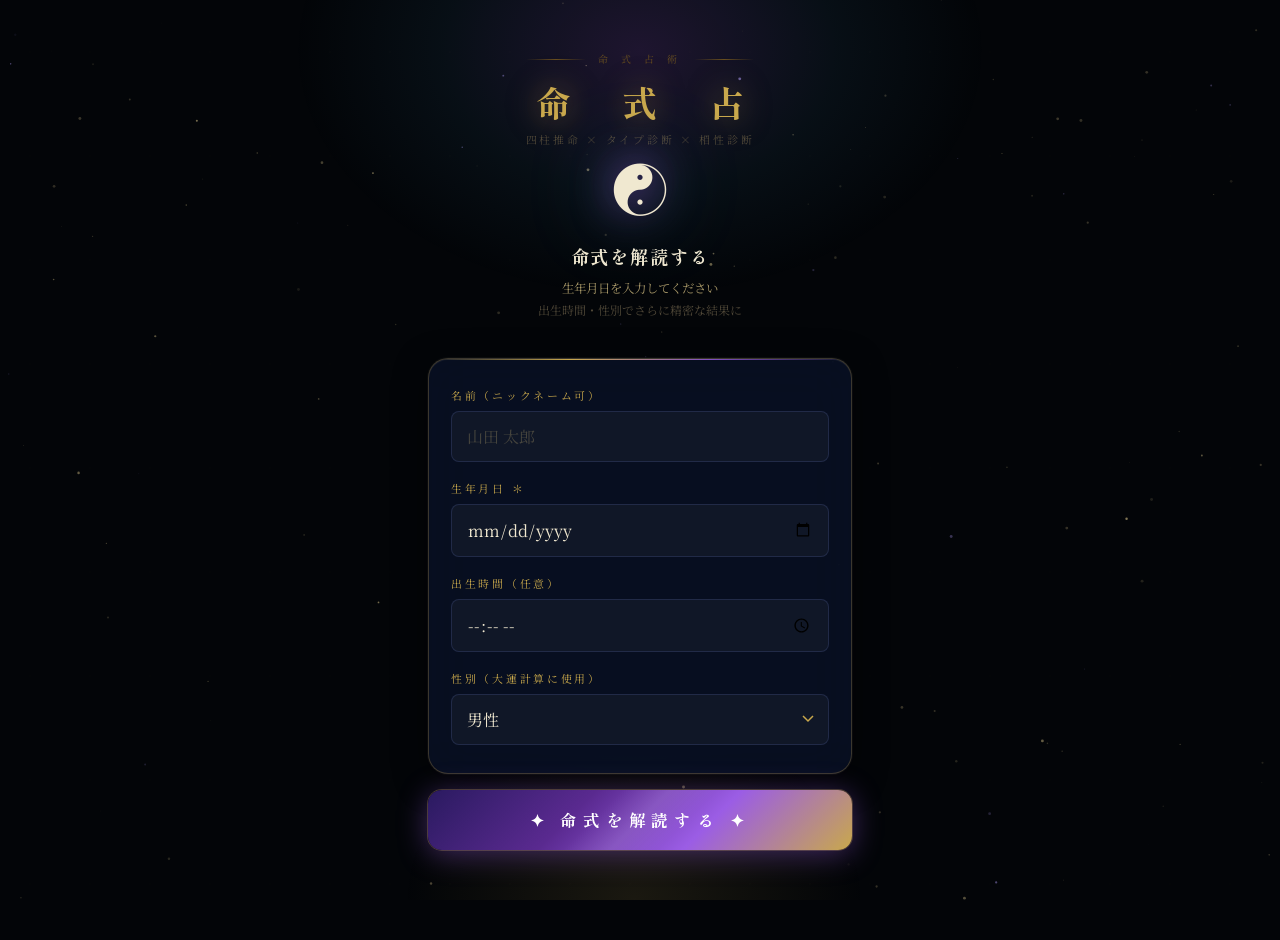
==== commit fa08327a: "Add files via upload" ====
--- a/index.html
+++ b/index.html
@@ -2,195 +2,465 @@
 <html lang="ja">
 <head>
   <meta charset="UTF-8">
-  <meta name="viewport" content="width=device-width, initial-scale=1.0, viewport-fit=cover">
-  <title>命式占 — 今日の流れを知る</title>
-  <meta name="description" content="四柱推命で今日の流れを知る。毎日使える人生攻略アプリ。">
-  <meta name="theme-color" content="#080c14">
+  <meta name="viewport" content="width=device-width,initial-scale=1,viewport-fit=cover">
+  <title>命式占 — 四柱推命 人生攻略</title>
+  <meta name="theme-color" content="#030508">
   <link rel="stylesheet" href="style.css">
 </head>
 <body>
 
-  <!-- ===== 背景レイヤー ===== -->
-  <div class="bg-layer">
-    <canvas id="stars-canvas"></canvas>
-    <div class="bg-orb-main"></div>
-    <div class="bg-orb-secondary"></div>
-    <div class="bg-lines"></div>
-  </div>
-
-  <div class="app-wrapper">
-
-    <!-- ===== ヘッダー ===== -->
-    <header class="app-header">
-      <div class="header-symbol">命 式 占</div>
-      <h1 class="app-title">MEISHIKI</h1>
-    </header>
-
-    <div class="main-container">
-
-      <!-- ==========================================
-           入力画面
-           ========================================== -->
-      <section id="section-input" class="input-screen">
-
-        <div class="input-hero">
-          <span class="input-hero-icon">☯</span>
-          <h2>あなたの命式を算出する</h2>
-          <p>生年月日を入力してください<br>
-            <span style="font-size:0.75rem;color:#6a5e42">出生時間・性別を入力するとより精密な結果になります</span>
-          </p>
-        </div>
-
-        <div class="form-card">
-          <div class="form-row">
-            <label class="form-label" for="input-name">名前</label>
-            <input type="text" id="input-name" class="form-input" placeholder="山田 太郎" maxlength="20">
-          </div>
-          <div class="form-row">
-            <label class="form-label" for="input-date">生年月日 ＊</label>
-            <input type="date" id="input-date" class="form-input">
-          </div>
-          <div class="form-row">
-            <label class="form-label" for="input-time">出生時間（任意）</label>
-            <input type="time" id="input-time" class="form-input">
-          </div>
-          <div class="form-row">
-            <label class="form-label" for="input-gender">性別（大運計算に使用）</label>
-            <select id="input-gender" class="form-input">
+<!-- 背景 -->
+<div class="bg">
+  <canvas id="star-canvas"></canvas>
+  <div class="bg-glow-top"></div>
+  <div class="bg-glow-bot"></div>
+  <div class="bg-hex"></div>
+</div>
+
+<!-- ナビゲーションバー（結果画面時に表示） -->
+<nav class="bottom-nav hidden" id="bottom-nav">
+  <button class="nav-btn active" data-page="fortune">
+    <span class="nav-icon">☀</span>
+    <span class="nav-label">今日の運勢</span>
+  </button>
+  <button class="nav-btn" data-page="honshitsu">
+    <span class="nav-icon">🔮</span>
+    <span class="nav-label">あなたとは</span>
+  </button>
+  <button class="nav-btn" data-page="aisho">
+    <span class="nav-icon">🌙</span>
+    <span class="nav-label">相性診断</span>
+  </button>
+</nav>
+
+<div class="wrapper">
+<div class="container">
+
+  <!-- ヘッダー -->
+  <header class="app-header">
+    <div class="header-ornament">命 式 占 術</div>
+    <h1 class="app-title">命 式 占</h1>
+    <p class="app-subtitle">四柱推命 × タイプ診断 × 相性診断</p>
+  </header>
+
+  <!-- ══════════════════════════════
+       入力画面
+       ══════════════════════════════ -->
+  <section id="sec-input">
+    <div class="input-hero">
+      <span class="input-sigil">☯</span>
+      <h2>命式を解読する</h2>
+      <p>生年月日を入力してください<br>
+        <span style="font-size:.75rem;color:#504838">出生時間・性別でさらに精密な結果に</span>
+      </p>
+    </div>
+    <div class="form-card">
+      <div class="form-row">
+        <label class="form-label" for="inp-name">名前（ニックネーム可）</label>
+        <input type="text" id="inp-name" class="form-input" placeholder="山田 太郎" maxlength="20">
+      </div>
+      <div class="form-row">
+        <label class="form-label" for="inp-date">生年月日 ＊</label>
+        <input type="date" id="inp-date" class="form-input" min="1900-01-01" max="2099-12-31">
+      </div>
+      <div class="form-row">
+        <label class="form-label" for="inp-time">出生時間（任意）</label>
+        <input type="time" id="inp-time" class="form-input">
+      </div>
+      <div class="form-row">
+        <label class="form-label" for="inp-gender">性別（大運計算に使用）</label>
+        <select id="inp-gender" class="form-input">
+          <option value="男">男性</option>
+          <option value="女">女性</option>
+        </select>
+      </div>
+    </div>
+    <button id="btn-calc" class="btn-cta">✦ 命式を解読する ✦</button>
+  </section>
+
+  <!-- ══════════════════════════════
+       今日の運勢ページ
+       ══════════════════════════════ -->
+  <section id="sec-fortune" class="result-screen hidden">
+    <div class="user-row" style="margin-top:32px">
+      <span class="user-name" id="user-name-disp"></span>
+      <button class="btn-back" id="btn-back">← 入力に戻る</button>
+    </div>
+
+    <!-- タイプカード -->
+    <div class="type-card" style="animation-delay:0s">
+      <div class="type-tag">あなたの命式タイプ</div>
+      <div id="type-icon" class="type-icon">🌲</div>
+      <div id="type-name" class="type-name">伸び続ける若木</div>
+      <div id="type-title" class="type-title">〜 若木の開拓者 〜</div>
+      <div id="type-desc" class="type-desc"></div>
+      <div id="type-bg-kanji" class="type-card-bg-kanji">甲</div>
+    </div>
+
+    <!-- 今日の運勢カード -->
+    <div class="fortune-card" style="animation-delay:0.08s">
+      <div class="fortune-card-header">
+        <div>
+          <div class="fortune-date-label">TODAY'S FORTUNE</div>
+          <div class="fortune-date" id="fc-date"></div>
+        </div>
+        <div class="rank-badge">
+          <span id="rank-letter" class="rank-letter">B+</span>
+          <div class="rank-info">
+            <div class="rank-label" id="rank-label-text">運気ランク</div>
+            <div class="rank-title" id="rank-title-text">好機の日</div>
+          </div>
+        </div>
+      </div>
+      <div class="fortune-card-body">
+        <div class="kanshi-display">
+          <span id="fc-kan" class="kanshi-char-big">甲</span>
+          <div class="kanshi-mid">
+            <div class="kanshi-sep-line"></div>
+            <div class="kanshi-ts-badge" id="fc-ts">比肩</div>
+            <div class="kanshi-sep-line"></div>
+          </div>
+          <span id="fc-shi" class="kanshi-char-big">子</span>
+        </div>
+        <div class="flow-text" id="fc-flow"></div>
+        <div class="shogo-row">
+          <span class="shogo-label">今日の称号</span>
+          <span class="shogo-value" id="fc-shogo"></span>
+        </div>
+        <div class="kanteibun" id="fc-kanteibun"></div>
+        <div class="kaiun-box">
+          <div class="kaiun-label">今日の一手</div>
+          <div class="kaiun-text" id="fc-mission"></div>
+        </div>
+        <div class="avoid-box">
+          <div class="avoid-label">✕ 避けた方がいいこと</div>
+          <div class="avoid-items" id="fc-avoids"></div>
+        </div>
+      </div>
+    </div>
+
+    <!-- ステータス -->
+    <div class="status-section">
+      <div class="section-title">今日のステータス</div>
+      <div id="stat-grid" class="status-grid"></div>
+    </div>
+
+    <!-- ラッキー -->
+    <div class="lucky-card">
+      <div class="section-title" id="lucky-title">🌿 今日のラッキー要素</div>
+      <div class="lucky-grid">
+        <div class="lucky-item"><div class="lucky-item-label">ラッキーカラー</div><div class="lucky-item-value" id="lucky-color"></div></div>
+        <div class="lucky-item"><div class="lucky-item-label">ラッキー数字</div><div class="lucky-item-value" id="lucky-number"></div></div>
+        <div class="lucky-item"><div class="lucky-item-label">吉方位</div><div class="lucky-item-value" id="lucky-direction"></div></div>
+        <div class="lucky-item"><div class="lucky-item-label">ラッキーフード</div><div class="lucky-item-value" id="lucky-food"></div></div>
+        <div class="lucky-item"><div class="lucky-item-label">開運タイム</div><div class="lucky-item-value" id="lucky-time"></div></div>
+        <div class="lucky-item"><div class="lucky-item-label">ラッキーアイテム</div><div class="lucky-item-value" id="lucky-item-val"></div></div>
+      </div>
+    </div>
+
+    <!-- 五行バランス -->
+    <div class="gogyou-card">
+      <div class="section-title">五行バランス</div>
+      <div class="gogyou-pentagon">
+        <div class="gogyou-circle-wrap">
+          <svg class="gogyou-svg" id="gogyou-svg" viewBox="0 0 180 180" xmlns="http://www.w3.org/2000/svg"></svg>
+          <div class="gogyou-center-label">主五行<br><span class="gogyou-center-val" id="gogyou-dom"></span></div>
+        </div>
+      </div>
+      <div id="gogyou-bars" class="gogyou-bars-list"></div>
+    </div>
+
+    <!-- 命式詳細 -->
+    <div class="detail-section">
+      <button class="expand-btn"><span>命式の詳細（四柱・身強身弱）</span><span class="expand-icon">▾</span></button>
+      <div class="expand-body">
+        <div class="expand-inner">
+          <div class="section-title" style="margin-bottom:12px">四柱（蔵干付き）</div>
+          <div id="pillars-g4" class="pillars-grid4" style="margin-bottom:20px"></div>
+          <div class="section-title" style="margin-bottom:10px">身強・身弱</div>
+          <div class="strength-row">
+            <span id="str-label" class="strength-label-big">—</span>
+            <div class="strength-track" style="flex:1"><div id="str-bar" class="strength-fill" style="width:0;height:6px;border-radius:3px;transition:width 1s ease"></div></div>
+          </div>
+          <p id="str-desc" class="strength-desc"></p>
+        </div>
+      </div>
+    </div>
+
+    <!-- 大運 -->
+    <div class="detail-section">
+      <button class="expand-btn"><span>大運（10年ごとの運気の流れ）</span><span class="expand-icon">▾</span></button>
+      <div class="expand-body">
+        <div class="expand-inner">
+          <div class="section-title" style="margin-bottom:10px" id="daiun-info"></div>
+          <div id="daiun-list2" class="daiun-list"></div>
+        </div>
+      </div>
+    </div>
+
+    <!-- プレミアム -->
+    <div class="premium-section">
+      <button class="btn-premium premium-trigger">
+        <span class="premium-crown">♛</span>
+        <div class="premium-texts"><div class="premium-title">AI鑑定師に命式を相談する</div><div class="premium-sub">PREMIUM FEATURE — 準備中</div></div>
+        <span class="premium-arrow">▶</span>
+      </button>
+    </div>
+  </section>
+
+  <!-- ══════════════════════════════
+       あなたはどんな人？ページ
+       ══════════════════════════════ -->
+  <section id="sec-honshitsu" class="result-screen hidden">
+    <div class="honshitsu-hero">
+      <div class="hs-scroll-icon">📜</div>
+      <h2 class="hs-title">あなたはどんな人？</h2>
+      <p class="hs-subtitle" id="hs-subtitle"></p>
+    </div>
+
+    <!-- 各カテゴリのカードを動的生成 -->
+    <div id="honshitsu-cards"></div>
+
+    <div style="height:24px"></div>
+  </section>
+
+  <!-- ══════════════════════════════
+       相性診断ページ
+       ══════════════════════════════ -->
+  <section id="sec-aisho" class="result-screen hidden">
+
+    <!-- 相性入力フォーム -->
+    <div id="aisho-input-area">
+      <div class="aisho-hero">
+        <div class="aisho-icon">🌙</div>
+        <h2 class="aisho-title">相性診断</h2>
+        <p class="aisho-sub">二人の命式から縁の深さを読み解きます</p>
+      </div>
+
+      <div class="aisho-form-wrap">
+        <!-- 関係性 -->
+        <div class="form-card" style="margin-bottom:12px">
+          <div class="form-row">
+            <label class="form-label">二人の関係性</label>
+            <div class="relation-chips" id="relation-chips">
+              <button class="chip active" data-val="恋人">💕 恋人</button>
+              <button class="chip" data-val="片思い">🌹 片思い</button>
+              <button class="chip" data-val="夫婦">💍 夫婦</button>
+              <button class="chip" data-val="友達">🤝 友達</button>
+              <button class="chip" data-val="家族">🏠 家族</button>
+              <button class="chip" data-val="仕事相手">💼 仕事相手</button>
+            </div>
+          </div>
+        </div>
+
+        <!-- 自分 -->
+        <div class="form-card" style="margin-bottom:12px">
+          <div class="aisho-person-label aisho-me-label">私の情報</div>
+          <div class="form-row">
+            <label class="form-label" for="a-my-date">生年月日 ＊</label>
+            <input type="date" id="a-my-date" class="form-input" min="1900-01-01" max="2099-12-31">
+          </div>
+          <div class="form-row">
+            <label class="form-label" for="a-my-time">出生時間</label>
+            <div style="display:flex;gap:8px;align-items:center">
+              <input type="time" id="a-my-time" class="form-input" style="flex:1">
+              <label style="display:flex;align-items:center;gap:4px;font-size:.75rem;color:var(--t2);white-space:nowrap;cursor:pointer">
+                <input type="checkbox" id="a-my-notime" style="accent-color:var(--purple)"> 不明
+              </label>
+            </div>
+          </div>
+          <div class="form-row" style="margin-bottom:0">
+            <label class="form-label" for="a-my-gender">性別</label>
+            <select id="a-my-gender" class="form-input">
               <option value="男">男性</option>
               <option value="女">女性</option>
             </select>
           </div>
         </div>
 
-        <button id="btn-calculate" class="btn-cta">
-          ✦ 今日の流れを見る ✦
+        <!-- 相手 -->
+        <div class="form-card" style="margin-bottom:16px">
+          <div class="aisho-person-label aisho-them-label">相手の情報</div>
+          <div class="form-row">
+            <label class="form-label" for="a-th-name">相手の呼び方（任意）</label>
+            <input type="text" id="a-th-name" class="form-input" placeholder="相手の名前・ニックネーム" maxlength="15">
+          </div>
+          <div class="form-row">
+            <label class="form-label" for="a-th-date">生年月日 ＊</label>
+            <input type="date" id="a-th-date" class="form-input" min="1900-01-01" max="2099-12-31">
+          </div>
+          <div class="form-row">
+            <label class="form-label" for="a-th-time">出生時間</label>
+            <div style="display:flex;gap:8px;align-items:center">
+              <input type="time" id="a-th-time" class="form-input" style="flex:1">
+              <label style="display:flex;align-items:center;gap:4px;font-size:.75rem;color:var(--t2);white-space:nowrap;cursor:pointer">
+                <input type="checkbox" id="a-th-notime" style="accent-color:var(--purple)"> 不明
+              </label>
+            </div>
+          </div>
+          <div class="form-row" style="margin-bottom:0">
+            <label class="form-label" for="a-th-gender">性別</label>
+            <select id="a-th-gender" class="form-input">
+              <option value="女">女性</option>
+              <option value="男">男性</option>
+            </select>
+          </div>
+        </div>
+
+        <button id="btn-aisho-calc" class="btn-cta">✦ 縁を読み解く ✦</button>
+      </div>
+    </div>
+
+    <!-- 相性結果 -->
+    <div id="aisho-result-area" class="hidden">
+      <div class="aisho-result-hero">
+        <div class="aisho-names-row">
+          <div class="aisho-name-me" id="ar-myname"></div>
+          <div class="aisho-heart">❤</div>
+          <div class="aisho-name-them" id="ar-thname"></div>
+        </div>
+        <div class="aisho-score-wrap">
+          <svg class="aisho-score-svg" viewBox="0 0 120 120">
+            <circle cx="60" cy="60" r="52" fill="none" stroke="rgba(255,255,255,0.06)" stroke-width="8"/>
+            <circle id="ar-score-ring" cx="60" cy="60" r="52" fill="none" stroke="#c9a84c" stroke-width="8"
+              stroke-linecap="round" stroke-dasharray="327" stroke-dashoffset="327"
+              transform="rotate(-90 60 60)" style="transition:stroke-dashoffset 1.5s ease"/>
+          </svg>
+          <div class="aisho-score-inner">
+            <div class="aisho-score-num" id="ar-score-num">0</div>
+            <div class="aisho-score-label">相性スコア</div>
+          </div>
+        </div>
+      </div>
+
+      <!-- 無料結果 -->
+      <div class="aisho-free-results">
+        <!-- 関係タイプ -->
+        <div class="aisho-result-card">
+          <div class="arc-label">縁の形</div>
+          <div class="arc-type-icon" id="ar-type-icon">🌕</div>
+          <div class="arc-type-name" id="ar-type-name">鏡のような魂</div>
+          <p class="arc-type-desc" id="ar-type-desc"></p>
+        </div>
+
+        <!-- ひとこと鑑定 -->
+        <div class="aisho-result-card">
+          <div class="arc-label">ひとこと鑑定</div>
+          <p class="arc-hitokoto" id="ar-hitokoto"></p>
+        </div>
+
+        <!-- 五行バランス比較 -->
+        <div class="aisho-result-card">
+          <div class="arc-label">二人の五行エネルギー</div>
+          <div id="ar-gogyou-compare" class="ar-gogyou-compare"></div>
+        </div>
+      </div>
+
+      <!-- 有料ロック部分 -->
+      <div class="premium-lock-section">
+        <div class="pls-header">
+          <div class="pls-title">✦ 詳細相性レポート ✦</div>
+          <div class="pls-sub">二人の深い縁の読み解き</div>
+        </div>
+
+        <div class="pls-cards">
+          <!-- ロックカード -->
+          <div class="pls-card locked">
+            <div class="pls-card-lock">🔒</div>
+            <div class="pls-card-title">恋愛・深層相性</div>
+            <div class="pls-card-blur">二人の間に流れる恋愛エネルギーは、相手があなたをどう感じているかに直結しています。深い絆を育てるには...</div>
+          </div>
+          <div class="pls-card locked">
+            <div class="pls-card-lock">🔒</div>
+            <div class="pls-card-title">結婚・長期関係の可能性</div>
+            <div class="pls-card-blur">長い時間をともに過ごすとき、二人の命式はどのように影響し合うのか。長期的な安定と発展の...</div>
+          </div>
+          <div class="pls-card locked">
+            <div class="pls-card-lock">🔒</div>
+            <div class="pls-card-title">ぶつかりやすいポイント</div>
+            <div class="pls-card-blur">どんな縁にも、摩擦が生まれやすい場面があります。二人の命式が示す注意点と、それを...</div>
+          </div>
+          <div class="pls-card locked">
+            <div class="pls-card-lock">🔒</div>
+            <div class="pls-card-title">仲良くなるための秘訣</div>
+            <div class="pls-card-blur">この縁を最も豊かに育てるための具体的なアドバイス。二人それぞれへの...</div>
+          </div>
+          <div class="pls-card locked">
+            <div class="pls-card-lock">🔒</div>
+            <div class="pls-card-title">相手から見たあなたの印象</div>
+            <div class="pls-card-blur">相手の命式の目から見たとき、あなたはどのような存在として映っているのでしょうか...</div>
+          </div>
+          <div class="pls-card locked">
+            <div class="pls-card-lock">🔒</div>
+            <div class="pls-card-title">二人の縁の育て方</div>
+            <div class="pls-card-blur">この縁が最も美しく花開くための、二人だけの開運アドバイス。共に歩む未来を...</div>
+          </div>
+        </div>
+
+        <button class="btn-unlock premium-trigger">
+          <span>✦ 詳細相性レポートを開く ✦</span>
+          <span style="font-size:.72rem;opacity:.7;letter-spacing:.1em">PREMIUM</span>
         </button>
-
-      </section>
-
-      <!-- ==========================================
-           結果画面
-           ========================================== -->
-      <section id="section-result" class="result-screen hidden">
-
-        <!-- ① ヒーロー：今日のテーマ -->
-        <div class="today-hero">
-          <div class="today-date" id="today-date">2025年1月1日（水）</div>
-          <div style="font-size:0.72rem;color:#7a6228;letter-spacing:0.15em;margin-bottom:6px" id="result-user"></div>
-          <div class="today-theme-label">TODAY'S FLOW</div>
-          <div class="today-theme" id="today-theme">整える日 🏔️</div>
-          <div class="today-sub" id="today-sub">今日は土の安定が流れる日</div>
-
-          <!-- 今日の干支バッジ -->
-          <div class="today-kanshi-badge">
-            <span class="kanshi-char" id="fortune-kan-hero">甲</span>
-            <span class="kanshi-sep"></span>
-            <span class="kanshi-char" id="fortune-shi-hero">子</span>
-            <span class="kanshi-sep"></span>
-            <span class="kanshi-label" id="fortune-tsuhen-hero">比肩</span>
-          </div>
-
-          <!-- 身強・身弱バッジ -->
-          <div style="margin-top:12px">
-            <div id="strength-badge" class="strength-badge strength-badge-strong">
-              <span class="strength-badge-dot"></span>身強
-            </div>
-          </div>
-        </div>
-
-        <!-- ② ステータスカード -->
-        <div class="status-section">
-          <div class="section-label">今日のステータス</div>
-          <div id="status-grid" class="status-grid"></div>
-        </div>
-
-        <!-- ③ 今日の一手（ミッション） -->
-        <div class="mission-card-big">
-          <div class="mission-tag">今日の一手</div>
-          <div class="mission-title">
-            <span id="mission-text">机の上を整える</span>
-            <span class="mission-title-emoji">🌟</span>
-          </div>
-          <div class="mission-body" id="advice-text" style="margin-top:10px"></div>
-        </div>
-
-        <!-- ④ アドバイス（やらない方がいいこと） -->
-        <div class="avoid-card">
-          <div class="avoid-title">✗ 今日は避けた方がいいこと</div>
-          <ul class="avoid-list" id="avoid-list"></ul>
-        </div>
-
-        <!-- ⑤ 展開セクション：命式の詳細 -->
-        <div class="expand-section">
-          <button class="expand-toggle" aria-expanded="false">
-            <span>命式の詳細を見る</span>
-            <span class="expand-arrow">▾</span>
-          </button>
-          <div class="expand-content">
-            <div class="expand-inner">
-              <!-- 四柱 -->
-              <div class="section-label" style="margin-bottom:10px">四柱（蔵干付き）</div>
-              <div id="pillars-compact" class="pillars-compact" style="margin-bottom:20px"></div>
-
-              <!-- 五行バランス -->
-              <div class="section-label" style="margin-bottom:10px">五行バランス（蔵干込み）</div>
-              <div id="gogyou-compact" class="gogyou-compact" style="margin-bottom:16px"></div>
-
-              <!-- 身強・身弱詳細 -->
-              <div class="section-label" style="margin-bottom:8px">身強・身弱</div>
-              <p id="strength-detail" style="font-size:0.82rem;color:#b8a880;line-height:1.8"></p>
-            </div>
-          </div>
-        </div>
-
-        <!-- ⑥ 展開セクション：大運 -->
-        <div class="expand-section">
-          <button class="expand-toggle" aria-expanded="false">
-            <span>大運（10年の流れ）を見る</span>
-            <span class="expand-arrow">▾</span>
-          </button>
-          <div class="expand-content">
-            <div class="expand-inner">
-              <div class="section-label" style="margin-bottom:8px" id="daiun-startage-detail"></div>
-              <div id="daiun-compact" class="daiun-compact"></div>
-            </div>
-          </div>
-        </div>
-
-        <!-- ⑦ アクションボタン -->
-        <div class="action-buttons" style="margin-top:24px">
-          <button id="btn-reset" class="btn-action btn-action-ghost">
-            ← 入力に戻る
-          </button>
-          <button class="btn-action btn-action-gold btn-premium-trigger">
-            ♛ 相談する
-          </button>
-        </div>
-
-      </section>
-    </div><!-- /main-container -->
-  </div><!-- /app-wrapper -->
-
-  <!-- ===== プレミアムモーダル（ボトムシート） ===== -->
-  <div id="premium-modal" class="modal-overlay hidden">
-    <div class="modal-sheet">
-      <div class="modal-handle"></div>
-      <div class="modal-icon">♛</div>
-      <h3 class="modal-title">AI 鑑定師に相談する</h3>
-      <p class="modal-desc">
-        命式に基づいた詳細な鑑定・相談は<br>
-        プレミアムプランでご利用いただけます。<br><br>
-        恋愛・仕事・転機の詳細鑑定<br>
-        大運・流年の本格解説<br>
-        毎日のAIアドバイス
-      </p>
-      <button id="modal-close" class="modal-close-btn">閉じる</button>
-    </div>
+      </div>
+
+      <button id="btn-aisho-reset" class="btn-action-ghost-wide">← 別の相手を診断する</button>
+    </div>
+  </section>
+
+</div><!-- /container -->
+</div><!-- /wrapper -->
+
+<!-- 用語説明オーバーレイ -->
+<div id="term-overlay" class="tt-overlay tt-hidden"></div>
+
+<!-- 用語説明ボトムシート -->
+<div id="term-sheet" class="tt-sheet tt-hidden">
+  <div class="tt-handle"></div>
+
+  <div class="tt-header">
+    <div class="tt-title-row">
+      <span class="tt-badge">用語解説</span>
+      <button id="tt-close" class="tt-close-btn" aria-label="閉じる">✕</button>
+    </div>
+    <div class="tt-name-row">
+      <span id="tt-name" class="tt-name"></span>
+      <span id="tt-reading" class="tt-reading"></span>
+    </div>
+    <p id="tt-short" class="tt-short"></p>
   </div>
 
-  <script src="data.js"></script>
-  <script src="app.js"></script>
-
+  <div class="tt-body-wrap">
+    <div class="tt-section">
+      <div class="tt-section-label">📖 どういう意味？</div>
+      <p id="tt-body" class="tt-section-text"></p>
+    </div>
+    <div class="tt-section">
+      <div class="tt-section-label">✨ 活かし方</div>
+      <p id="tt-advice" class="tt-section-text tt-advice-text"></p>
+    </div>
+  </div>
+</div>
+
+<!-- プレミアムモーダル -->
+<div id="modal" class="modal-bg hidden">
+  <div class="modal-sheet">
+    <div class="modal-handle"></div>
+    <span class="modal-icon">♛</span>
+    <h3 class="modal-title">AI 鑑定師への相談</h3>
+    <p class="modal-desc">
+      命式に基づいた本格鑑定・詳細相性レポートは<br>
+      <strong style="color:#c9a84c">プレミアムプラン</strong>でご利用いただけます。<br><br>
+      恋愛・仕事・転機の詳細鑑定<br>
+      大運・流年の本格解説<br>
+      詳細相性レポート（8項目）<br>
+      毎日のAIパーソナルアドバイス<br><br>
+      <span style="font-size:.78rem;color:#504838">現在鋭意開発中です。今しばらくお待ちください。</span>
+    </p>
+    <button id="modal-close" class="modal-close">閉じる</button>
+  </div>
+</div>
+
+<script src="data.js"></script>
+<script src="app.js"></script>
 </body>
 </html>
--- a/style.css
+++ b/style.css
@@ -1,1005 +1,1184 @@
 /* ===========================================
-   style.css — 命式占 UI v3
-   テーマ：夜の社寺 × 金箔 × 使えるUI
+   style.css v4 — 命式占
+   テーマ：呪術廻廊 × 平安陰陽道 × 高級占術
+   黒紺 × 金 × 紫 × 青白い光
    =========================================== */
 
-@import url('https://fonts.googleapis.com/css2?family=Noto+Serif+JP:wght@300;400;700&family=Zen+Old+Mincho:wght@400;700;900&display=swap');
-
-/* ---------- CSS変数 ---------- */
+@import url('https://fonts.googleapis.com/css2?family=Noto+Serif+JP:wght@300;400;700;900&family=Zen+Kurenaido&family=Shippori+Mincho:wght@400;700;800&display=swap');
+
 :root {
-  /* 夜空のカラーパレット */
-  --night-deep:    #080c14;
-  --night-mid:     #0d1526;
-  --night-surface: #111e35;
-  --night-card:    rgba(15, 24, 46, 0.82);
-  --night-card2:   rgba(20, 32, 58, 0.9);
-
-  /* ゴールド */
-  --gold:          #c9a84c;
-  --gold-bright:   #f0d080;
-  --gold-dim:      #7a6228;
-  --gold-glow:     rgba(201, 168, 76, 0.18);
-
-  /* テキスト */
-  --text-bright:   #f5f0e0;
-  --text-mid:      #b8a880;
-  --text-dim:      #6a5e42;
-
-  /* アクセント */
-  --accent-green:  #5ba87a;
-  --accent-blue:   #4a7eb8;
-  --accent-red:    #b85a4a;
-
-  /* フォント */
-  --font-display: 'Zen Old Mincho', 'Noto Serif JP', serif;
-  --font-body:    'Noto Serif JP', serif;
-
-  /* 間隔 */
-  --r-sm:  8px;
-  --r-md:  16px;
-  --r-lg:  24px;
-  --r-xl:  40px;
-  --r-2xl: 64px;
-
-  --radius-sm:  8px;
-  --radius-md:  16px;
-  --radius-lg:  24px;
-  --radius-pill: 999px;
-}
-
-/* ---------- リセット ---------- */
-*, *::before, *::after { box-sizing: border-box; margin: 0; padding: 0; }
-html { font-size: 16px; scroll-behavior: smooth; }
-
-body {
-  font-family: var(--font-body);
-  background: var(--night-deep);
-  color: var(--text-bright);
-  min-height: 100vh;
-  overflow-x: hidden;
-}
-
-.hidden { display: none !important; }
-
-/* ========================================
-   背景レイヤー（星・光・円）
-   ======================================== */
-.bg-layer {
+  /* ── 深淵のカラー ── */
+  --void:        #030508;
+  --deep:        #060c18;
+  --surface:     #0a1428;
+  --panel:       rgba(8,16,36,0.88);
+  --panel2:      rgba(12,20,44,0.92);
+  --border-dim:  rgba(100,120,200,0.12);
+  --border-glow: rgba(180,150,80,0.3);
+
+  /* ── ゴールド ── */
+  --gold:        #c9a84c;
+  --gold-bright: #f5d878;
+  --gold-dim:    #6a5020;
+  --gold-glow:   rgba(201,168,76,0.25);
+
+  /* ── 紫（神秘） ── */
+  --purple:      #9b5de5;
+  --purple-dim:  #4a1a8a;
+  --purple-glow: rgba(155,93,229,0.25);
+
+  /* ── 青白（星・霊気） ── */
+  --sky:         #5ab8f5;
+  --sky-dim:     #1a4a7a;
+  --sky-glow:    rgba(90,184,245,0.2);
+
+  /* ── テキスト ── */
+  --t1: #f0e8d0;
+  --t2: #a89868;
+  --t3: #504838;
+
+  /* ── フォント ── */
+  --f-display: 'Shippori Mincho', 'Noto Serif JP', serif;
+  --f-kurena:  'Zen Kurenaido', 'Noto Serif JP', serif;
+  --f-body:    'Noto Serif JP', serif;
+
+  /* ── 角丸 ── */
+  --r1:  8px;
+  --r2:  14px;
+  --r3:  20px;
+  --r4:  28px;
+  --pill: 999px;
+}
+
+/* ── リセット ── */
+*, *::before, *::after { box-sizing:border-box; margin:0; padding:0; }
+html { font-size:16px; scroll-behavior:smooth; -webkit-tap-highlight-color:transparent; }
+body { font-family:var(--f-body); background:var(--void); color:var(--t1); min-height:100vh; overflow-x:hidden; }
+.hidden { display:none !important; }
+
+/* ============================================
+   背景：星空 + 呪符紋様
+   ============================================ */
+.bg {
+  position:fixed; inset:0; z-index:0; pointer-events:none; overflow:hidden;
+}
+#star-canvas { position:absolute; inset:0; }
+
+/* 深海の奥のような光の滲み */
+.bg-glow-top {
+  position:absolute; top:-200px; left:50%; transform:translateX(-50%);
+  width:700px; height:500px;
+  background:radial-gradient(ellipse, rgba(155,93,229,0.18) 0%, rgba(90,184,245,0.06) 40%, transparent 70%);
+  border-radius:50%;
+  animation:breathe 10s ease-in-out infinite;
+}
+.bg-glow-bot {
+  position:absolute; bottom:-200px; left:30%;
+  width:500px; height:400px;
+  background:radial-gradient(ellipse, rgba(201,168,76,0.12) 0%, transparent 65%);
+  border-radius:50%;
+  animation:breathe 14s ease-in-out infinite reverse;
+}
+
+/* 六芒星グリッド（微細な背景紋様） */
+.bg-hex {
+  position:absolute; inset:0;
+  background-image:
+    radial-gradient(circle 1px at 50% 50%, rgba(201,168,76,0.08) 0%, transparent 100%);
+  background-size:60px 104px;
+  background-position:0 0, 30px 52px;
+  opacity:0.4;
+}
+
+@keyframes breathe {
+  0%,100% { transform:translateX(-50%) scale(1); opacity:0.7; }
+  50%      { transform:translateX(-50%) scale(1.2); opacity:1; }
+}
+
+/* ============================================
+   ラッパー
+   ============================================ */
+.wrapper { position:relative; z-index:1; min-height:100vh; }
+.container { max-width:460px; margin:0 auto; padding:0 18px 120px; }
+
+/* ============================================
+   ヘッダー
+   ============================================ */
+.app-header {
+  text-align:center;
+  padding:52px 20px 0;
+}
+.header-ornament {
+  font-size:0.62rem;
+  color:var(--gold-dim);
+  letter-spacing:0.5em;
+  margin-bottom:10px;
+  display:flex; align-items:center; justify-content:center; gap:12px;
+}
+.header-ornament::before, .header-ornament::after {
+  content:''; flex:1; max-width:60px; height:1px;
+  background:linear-gradient(90deg, transparent, var(--gold-dim), transparent);
+}
+.app-title {
+  font-family:var(--f-display);
+  font-size:clamp(1.6rem,5vw,2.2rem);
+  font-weight:800;
+  color:var(--gold);
+  letter-spacing:0.6em;
+  margin-left:0.6em;
+  text-shadow:0 0 30px rgba(201,168,76,0.5), 0 0 60px rgba(201,168,76,0.2);
+  margin-bottom:4px;
+  animation:titleGlow 4s ease-in-out infinite;
+}
+@keyframes titleGlow {
+  0%,100% { text-shadow:0 0 20px rgba(201,168,76,0.4),0 0 50px rgba(201,168,76,0.15); }
+  50%      { text-shadow:0 0 40px rgba(201,168,76,0.7),0 0 80px rgba(201,168,76,0.3); }
+}
+.app-subtitle {
+  font-size:0.68rem; color:var(--t3); letter-spacing:0.25em;
+}
+
+/* ============================================
+   入力画面
+   ============================================ */
+.input-screen { padding-top:40px; }
+
+.input-hero {
+  text-align:center; margin-bottom:36px;
+}
+.input-sigil {
+  font-size:3.5rem; display:block; margin-bottom:16px;
+  animation:sigilFloat 5s ease-in-out infinite;
+  filter:drop-shadow(0 0 20px rgba(155,93,229,0.6)) drop-shadow(0 0 40px rgba(90,184,245,0.3));
+}
+@keyframes sigilFloat {
+  0%,100% { transform:translateY(0) rotate(0deg); }
+  33%      { transform:translateY(-10px) rotate(3deg); }
+  66%      { transform:translateY(-5px) rotate(-2deg); }
+}
+.input-hero h2 {
+  font-family:var(--f-display); font-size:1.15rem; font-weight:700;
+  color:var(--t1); letter-spacing:0.1em; margin-bottom:8px;
+}
+.input-hero p { font-size:0.78rem; color:var(--t2); line-height:1.8; }
+
+.form-card {
+  background:var(--panel);
+  border:1px solid var(--border-glow);
+  border-radius:var(--r3);
+  padding:28px 22px;
+  backdrop-filter:blur(24px);
+  -webkit-backdrop-filter:blur(24px);
+  box-shadow:0 0 0 1px rgba(255,255,255,0.03), inset 0 1px 0 rgba(255,255,255,0.06),
+             0 8px 32px rgba(0,0,0,0.5);
+  margin-bottom:16px;
+  position:relative; overflow:hidden;
+}
+/* 輝き装飾 */
+.form-card::before {
+  content:''; position:absolute; top:0; left:0; right:0; height:1px;
+  background:linear-gradient(90deg, transparent, var(--gold), rgba(155,93,229,0.8), transparent);
+}
+.form-row { margin-bottom:18px; }
+.form-row:last-child { margin-bottom:0; }
+.form-label {
+  display:block; font-size:0.68rem; color:var(--gold);
+  letter-spacing:0.25em; text-transform:uppercase; margin-bottom:8px;
+}
+.form-input {
+  width:100%; padding:13px 15px;
+  background:rgba(255,255,255,0.04);
+  border:1px solid rgba(100,120,200,0.2);
+  border-radius:var(--r1);
+  color:var(--t1); font-family:var(--f-body); font-size:1rem;
+  transition:border-color 0.2s, box-shadow 0.2s;
+  appearance:none; -webkit-appearance:none;
+}
+.form-input:focus {
+  outline:none;
+  border-color:var(--purple);
+  box-shadow:0 0 0 3px rgba(155,93,229,0.15), 0 0 16px rgba(155,93,229,0.1);
+}
+.form-input::placeholder { color:rgba(168,152,104,0.35); }
+select.form-input {
+  background-image:url("data:image/svg+xml,%3Csvg xmlns='http://www.w3.org/2000/svg' width='12' height='8'%3E%3Cpath d='M1 1l5 5 5-5' stroke='%23c9a84c' stroke-width='1.5' fill='none'/%3E%3C/svg%3E");
+  background-repeat:no-repeat; background-position:right 14px center; padding-right:36px;
+}
+select.form-input option { background:var(--surface); color:var(--t1); }
+
+.btn-cta {
+  width:100%; padding:18px;
+  background:linear-gradient(135deg, #2a1a60 0%, #5a2a90 35%, #9b5de5 65%, #c9a84c 100%);
+  border:none; border-radius:var(--r2); cursor:pointer;
+  font-family:var(--f-display); font-size:1.05rem; font-weight:700;
+  color:#fff; letter-spacing:0.35em;
+  box-shadow:0 4px 30px rgba(155,93,229,0.4), 0 0 0 1px rgba(201,168,76,0.3);
+  transition:transform 0.15s, box-shadow 0.15s;
+  position:relative; overflow:hidden;
+}
+.btn-cta::before {
+  content:''; position:absolute; inset:0;
+  background:linear-gradient(135deg, transparent 40%, rgba(255,255,255,0.1) 50%, transparent 60%);
+  animation:shimmer 2.5s ease-in-out infinite;
+}
+@keyframes shimmer {
+  0%   { transform:translateX(-200%); }
+  100% { transform:translateX(200%); }
+}
+.btn-cta:hover  { transform:translateY(-2px); box-shadow:0 8px 40px rgba(155,93,229,0.55),0 0 0 1px rgba(201,168,76,0.5); }
+.btn-cta:active { transform:translateY(0); }
+
+/* ============================================
+   結果画面トップ
+   ============================================ */
+.result-screen { padding-top:28px; }
+
+/* ── ユーザー表示 ── */
+.user-row {
+  display:flex; align-items:center; justify-content:space-between;
+  margin-bottom:28px;
+}
+.user-name {
+  font-size:0.82rem; color:var(--t2); letter-spacing:0.1em;
+}
+.btn-back {
+  background:transparent; border:1px solid rgba(100,120,200,0.25);
+  border-radius:var(--pill); padding:6px 14px;
+  color:var(--t2); font-size:0.72rem; cursor:pointer;
+  transition:all 0.15s;
+}
+.btn-back:hover { border-color:var(--gold); color:var(--gold); }
+
+/* ============================================
+   タイプカード（命式タイプ）
+   ============================================ */
+.type-card {
+  background:var(--panel2);
+  border:1px solid var(--border-glow);
+  border-radius:var(--r4);
+  padding:28px 24px;
+  margin-bottom:16px;
+  position:relative; overflow:hidden;
+  box-shadow:0 0 40px rgba(155,93,229,0.12), 0 8px 32px rgba(0,0,0,0.5);
+  animation:cardReveal 0.6s ease both;
+}
+@keyframes cardReveal {
+  from { opacity:0; transform:translateY(20px) scale(0.97); }
+  to   { opacity:1; transform:translateY(0) scale(1); }
+}
+.type-card::before {
+  content:''; position:absolute; top:0; left:0; right:0; height:2px;
+  background:linear-gradient(90deg, var(--purple), var(--gold), var(--sky));
+}
+/* 大きな装飾漢字 */
+.type-card-bg-kanji {
+  position:absolute; right:-10px; bottom:-20px;
+  font-family:var(--f-display); font-size:9rem; font-weight:900;
+  color:rgba(155,93,229,0.05); line-height:1; pointer-events:none;
+  user-select:none;
+}
+.type-tag {
+  display:inline-flex; align-items:center; gap:6px;
+  font-size:0.62rem; color:var(--purple); letter-spacing:0.3em; text-transform:uppercase;
+  margin-bottom:14px;
+}
+.type-tag::before {
+  content:''; width:4px; height:4px; border-radius:50%;
+  background:var(--purple); box-shadow:0 0 8px var(--purple);
+}
+.type-icon { font-size:2.2rem; display:block; margin-bottom:10px;
+  filter:drop-shadow(0 0 12px rgba(155,93,229,0.5)); }
+.type-name {
+  font-family:var(--f-display); font-size:1.4rem; font-weight:800;
+  color:var(--t1); margin-bottom:6px; letter-spacing:0.05em;
+}
+.type-title {
+  font-size:0.72rem; color:var(--gold); letter-spacing:0.25em; margin-bottom:12px;
+}
+.type-desc { font-size:0.84rem; color:var(--t2); line-height:1.9; }
+
+/* ============================================
+   今日の運勢カード（メイン）
+   ============================================ */
+.fortune-card {
+  background:var(--panel2);
+  border:1px solid var(--border-glow);
+  border-radius:var(--r4);
+  padding:0;
+  margin-bottom:16px;
+  overflow:hidden;
+  box-shadow:0 0 50px rgba(0,0,0,0.6), 0 0 0 1px rgba(255,255,255,0.04);
+  animation:cardReveal 0.6s 0.1s ease both;
+}
+
+/* カードヘッダー（ランク表示） */
+.fortune-card-header {
+  padding:22px 24px 18px;
+  background:linear-gradient(135deg, rgba(155,93,229,0.15) 0%, rgba(90,184,245,0.08) 100%);
+  border-bottom:1px solid rgba(100,120,200,0.15);
+  display:flex; align-items:center; justify-content:space-between;
+}
+.fortune-date-label { font-size:0.7rem; color:var(--t3); letter-spacing:0.15em; }
+.fortune-date       { font-size:0.88rem; color:var(--t2); }
+
+/* ランクバッジ */
+.rank-badge {
+  display:flex; align-items:center; gap:8px;
+}
+.rank-letter {
+  font-family:var(--f-display); font-size:2.2rem; font-weight:900;
+  line-height:1;
+  animation:rankGlow 3s ease-in-out infinite;
+}
+@keyframes rankGlow {
+  0%,100% { filter:drop-shadow(0 0 6px currentColor); }
+  50%      { filter:drop-shadow(0 0 18px currentColor) drop-shadow(0 0 30px currentColor); }
+}
+.rank-info { text-align:right; }
+.rank-label { font-size:0.65rem; color:var(--t3); letter-spacing:0.15em; margin-bottom:2px; }
+.rank-title { font-size:0.82rem; color:var(--t2); font-weight:500; }
+
+/* カードボディ */
+.fortune-card-body { padding:22px 24px; }
+
+/* 干支表示（大） */
+.kanshi-display {
+  display:flex; align-items:center; justify-content:center;
+  gap:20px; margin-bottom:20px;
+}
+.kanshi-char-big {
+  font-family:var(--f-display); font-size:3.8rem; font-weight:900; line-height:1;
+  animation:kanshiPulse 4s ease-in-out infinite;
+}
+@keyframes kanshiPulse {
+  0%,100% { text-shadow:0 0 20px currentColor; }
+  50%      { text-shadow:0 0 40px currentColor, 0 0 70px currentColor; }
+}
+.kanshi-mid {
+  display:flex; flex-direction:column; align-items:center; gap:6px;
+}
+.kanshi-sep-line { width:1px; height:40px; background:linear-gradient(180deg, transparent, var(--border-glow), transparent); }
+.kanshi-ts-badge {
+  font-size:0.7rem; color:var(--t2);
+  background:rgba(255,255,255,0.05);
+  border:1px solid rgba(255,255,255,0.08);
+  border-radius:var(--pill); padding:3px 10px;
+  letter-spacing:0.1em;
+}
+
+/* 今日のフロー（五行テキスト） */
+.flow-text {
+  text-align:center; margin-bottom:20px;
+  font-size:0.85rem; color:var(--t2); letter-spacing:0.08em; line-height:1.7;
+}
+.flow-elem-highlight {
+  font-weight:700; font-size:0.95rem;
+}
+
+/* 称号 */
+.shogo-row {
+  display:flex; align-items:center; justify-content:center; gap:8px;
+  margin-bottom:20px;
+}
+.shogo-label { font-size:0.65rem; color:var(--t3); letter-spacing:0.2em; }
+.shogo-value {
+  font-family:var(--f-display); font-size:0.92rem; color:var(--gold);
+  letter-spacing:0.1em;
+  text-shadow:0 0 12px rgba(201,168,76,0.4);
+}
+
+/* 鑑定文 */
+.kanteibun {
+  background:rgba(0,0,0,0.25);
+  border-left:2px solid var(--purple);
+  border-radius:0 var(--r1) var(--r1) 0;
+  padding:14px 16px;
+  margin-bottom:20px;
+  font-size:0.84rem; color:var(--t1); line-height:1.9;
+}
+
+/* 開運アクション */
+.kaiun-box {
+  background:linear-gradient(135deg, rgba(201,168,76,0.1), rgba(155,93,229,0.08));
+  border:1px solid rgba(201,168,76,0.25);
+  border-radius:var(--r2); padding:16px 18px; margin-bottom:12px;
+}
+.kaiun-label {
+  font-size:0.62rem; color:var(--gold); letter-spacing:0.3em; text-transform:uppercase;
+  margin-bottom:8px; display:flex; align-items:center; gap:6px;
+}
+.kaiun-label::before {
+  content:''; width:12px; height:1px; background:var(--gold);
+}
+.kaiun-text {
+  font-family:var(--f-display); font-size:1.05rem; font-weight:700;
+  color:var(--t1); letter-spacing:0.05em;
+}
+
+/* 避けること */
+.avoid-box {
+  background:rgba(180,60,40,0.08);
+  border:1px solid rgba(180,60,40,0.2);
+  border-radius:var(--r2); padding:14px 18px;
+}
+.avoid-label {
+  font-size:0.62rem; color:rgba(220,120,100,0.8); letter-spacing:0.25em; margin-bottom:10px;
+}
+.avoid-items {
+  display:flex; flex-direction:column; gap:6px;
+}
+.avoid-item {
+  display:flex; align-items:center; gap:8px;
+  font-size:0.82rem; color:rgba(220,160,140,0.85);
+}
+.avoid-x {
+  width:16px; height:16px; border-radius:50%;
+  background:rgba(180,60,40,0.3); border:1px solid rgba(220,100,80,0.4);
+  display:flex; align-items:center; justify-content:center;
+  font-size:0.55rem; color:rgba(255,150,130,0.9);
+  flex-shrink:0;
+}
+
+/* ============================================
+   ステータスグリッド
+   ============================================ */
+.status-section { margin-bottom:16px; animation:cardReveal 0.6s 0.2s ease both; }
+.section-title {
+  font-size:0.65rem; color:var(--t3); letter-spacing:0.35em; text-transform:uppercase;
+  margin-bottom:12px; padding-left:2px;
+  display:flex; align-items:center; gap:10px;
+}
+.section-title::after { content:''; flex:1; height:1px; background:linear-gradient(90deg, var(--border-dim), transparent); }
+
+.status-grid { display:grid; grid-template-columns:1fr 1fr; gap:10px; }
+
+.stat-card {
+  background:var(--panel);
+  border:1px solid var(--border-dim);
+  border-radius:var(--r3);
+  padding:18px 16px 16px;
+  backdrop-filter:blur(16px); -webkit-backdrop-filter:blur(16px);
+  position:relative; overflow:hidden;
+  transition:transform 0.2s, border-color 0.2s, box-shadow 0.2s;
+  cursor:default;
+}
+.stat-card::before {
+  content:''; position:absolute; top:0; left:0; right:0; height:1px;
+  background:linear-gradient(90deg, transparent, var(--card-accent, rgba(201,168,76,0.4)), transparent);
+}
+.stat-card:hover {
+  transform:translateY(-4px) scale(1.02);
+  border-color:rgba(201,168,76,0.3);
+  box-shadow:0 12px 32px rgba(0,0,0,0.5), 0 0 20px var(--card-glow, rgba(201,168,76,0.1));
+}
+.stat-icon   { font-size:1.2rem; margin-bottom:8px; display:block; }
+.stat-name   { font-size:0.68rem; color:var(--t2); letter-spacing:0.1em; margin-bottom:6px; }
+.stat-value  { font-family:var(--f-display); font-size:2.2rem; font-weight:900; line-height:1; margin-bottom:8px; }
+.stat-gauge  { height:3px; background:rgba(255,255,255,0.06); border-radius:2px; overflow:hidden; }
+.stat-fill   { height:100%; border-radius:2px; transition:width 1.2s cubic-bezier(0.4,0,0.2,1); }
+
+/* ============================================
+   ラッキー要素カード
+   ============================================ */
+.lucky-card {
+  background:var(--panel);
+  border:1px solid rgba(155,93,229,0.25);
+  border-radius:var(--r3);
+  padding:20px;
+  margin-bottom:16px;
+  animation:cardReveal 0.6s 0.3s ease both;
+  position:relative; overflow:hidden;
+}
+.lucky-card::before {
+  content:''; position:absolute; top:0; left:0; right:0; height:1px;
+  background:linear-gradient(90deg, transparent, var(--purple), transparent);
+}
+.lucky-grid { display:grid; grid-template-columns:1fr 1fr; gap:10px; margin-top:14px; }
+.lucky-item {
+  background:rgba(155,93,229,0.06);
+  border:1px solid rgba(155,93,229,0.15);
+  border-radius:var(--r2);
+  padding:12px 14px;
+}
+.lucky-item-label { font-size:0.6rem; color:var(--purple); letter-spacing:0.2em; margin-bottom:5px; }
+.lucky-item-value { font-size:0.84rem; color:var(--t1); font-weight:500; }
+
+/* ============================================
+   五行バランス（ビジュアル強化版）
+   ============================================ */
+.gogyou-card {
+  background:var(--panel);
+  border:1px solid var(--border-glow);
+  border-radius:var(--r3);
+  padding:22px;
+  margin-bottom:16px;
+  animation:cardReveal 0.6s 0.35s ease both;
+}
+
+.gogyou-pentagon { /* 中央に五芒星的配置 */
+  display:flex; justify-content:center; margin-bottom:20px;
+}
+.gogyou-circle-wrap {
+  position:relative; width:180px; height:180px;
+}
+.gogyou-center-label {
+  position:absolute; inset:0; display:flex; flex-direction:column;
+  align-items:center; justify-content:center;
+  font-size:0.65rem; color:var(--t3); letter-spacing:0.1em; text-align:center;
+  pointer-events:none;
+}
+.gogyou-center-val {
+  font-family:var(--f-display); font-size:1.2rem; font-weight:900;
+  color:var(--gold); display:block;
+}
+svg.gogyou-svg { width:180px; height:180px; }
+
+.gogyou-bars-list { display:flex; flex-direction:column; gap:10px; }
+.gogyou-bar-row {
+  display:flex; align-items:center; gap:10px;
+}
+.gogyou-bar-icon {
+  font-size:1.1rem; width:24px; text-align:center; flex-shrink:0;
+}
+.gogyou-bar-name {
+  font-family:var(--f-display); font-size:1rem; font-weight:700;
+  width:16px; flex-shrink:0;
+}
+.gogyou-bar-track {
+  flex:1; height:8px; background:rgba(255,255,255,0.05);
+  border-radius:4px; overflow:hidden;
+}
+.gogyou-bar-fill {
+  height:100%; border-radius:4px;
+  transition:width 1s cubic-bezier(0.4,0,0.2,1);
+  position:relative;
+}
+.gogyou-bar-fill::after {
+  content:''; position:absolute; right:0; top:0; bottom:0;
+  width:6px; border-radius:3px;
+  filter:brightness(1.6);
+  box-shadow:0 0 6px currentColor;
+}
+.gogyou-bar-pct {
+  font-size:0.75rem; color:var(--t2); width:32px; text-align:right; flex-shrink:0;
+}
+
+/* ============================================
+   命式パネル（展開）
+   ============================================ */
+.detail-section { margin-bottom:12px; animation:cardReveal 0.6s 0.4s ease both; }
+
+.expand-btn {
+  width:100%; background:var(--panel); border:1px solid var(--border-dim);
+  border-radius:var(--r2); padding:14px 18px;
+  color:var(--t2); font-family:var(--f-body); font-size:0.82rem; letter-spacing:0.1em;
+  cursor:pointer; display:flex; align-items:center; justify-content:space-between;
+  transition:all 0.2s; backdrop-filter:blur(12px); -webkit-backdrop-filter:blur(12px);
+}
+.expand-btn:hover { border-color:rgba(155,93,229,0.3); color:var(--t1); }
+.expand-btn.open  { border-radius:var(--r2) var(--r2) 0 0; border-color:rgba(155,93,229,0.25); }
+.expand-icon { font-size:0.65rem; color:var(--purple); transition:transform 0.3s; }
+.expand-btn.open .expand-icon { transform:rotate(180deg); }
+
+.expand-body {
+  max-height:0; overflow:hidden;
+  transition:max-height 0.4s cubic-bezier(0.4,0,0.2,1);
+  background:rgba(6,12,24,0.7);
+  border:1px solid rgba(155,93,229,0.15); border-top:none;
+  border-radius:0 0 var(--r2) var(--r2);
+  backdrop-filter:blur(12px); -webkit-backdrop-filter:blur(12px);
+}
+.expand-body.open { max-height:1000px; }
+.expand-inner { padding:18px; }
+
+/* 命式グリッド */
+.pillars-grid4 { display:grid; grid-template-columns:repeat(4,1fr); gap:8px; margin-bottom:18px; }
+.pillar-mini {
+  background:rgba(155,93,229,0.06);
+  border:1px solid rgba(155,93,229,0.15);
+  border-radius:var(--r1); padding:10px 6px; text-align:center;
+}
+.pillar-mini-lbl  { font-size:0.58rem; color:var(--t3); letter-spacing:0.1em; margin-bottom:5px; }
+.pillar-mini-kan  { font-family:var(--f-display); font-size:1.4rem; font-weight:900; line-height:1; display:block; }
+.pillar-mini-shi  { font-family:var(--f-display); font-size:1.4rem; font-weight:900; line-height:1; display:block; }
+.pillar-mini-zk   { font-size:0.52rem; color:var(--gold-dim); margin-top:4px; letter-spacing:0.05em; }
+
+/* 身強身弱 */
+.strength-row { display:flex; align-items:center; gap:12px; margin-bottom:14px; }
+.strength-label-big {
+  font-family:var(--f-display); font-size:2rem; font-weight:900;
+}
+.strength-track { flex:1; height:6px; background:rgba(255,255,255,0.06); border-radius:3px; overflow:hidden; }
+.strength-fill  { height:100%; border-radius:3px; transition:width 1s ease; }
+.strength-desc  { font-size:0.78rem; color:var(--t2); line-height:1.8; }
+
+/* 大運リスト */
+.daiun-list  { display:flex; flex-direction:column; gap:6px; }
+.daiun-item  {
+  display:flex; align-items:center; gap:12px;
+  padding:8px 12px; border-radius:var(--r1);
+  background:rgba(255,255,255,0.02); border:1px solid rgba(255,255,255,0.04);
+  cursor:pointer; transition:all 0.15s;
+}
+.daiun-item:hover  { background:rgba(155,93,229,0.08); border-color:rgba(155,93,229,0.2); }
+.daiun-item.now    { background:rgba(201,168,76,0.1); border-color:rgba(201,168,76,0.3); }
+.daiun-age         { font-size:0.65rem; color:var(--t3); width:58px; flex-shrink:0; }
+.daiun-kanshi      { font-family:var(--f-display); font-size:1rem; font-weight:900; width:28px; }
+.daiun-ts          { font-size:0.75rem; flex:1; }
+.daiun-now-badge   {
+  font-size:0.58rem; color:var(--gold); padding:2px 8px;
+  background:rgba(201,168,76,0.15); border-radius:var(--pill);
+}
+
+/* ============================================
+   プレミアムボタン
+   ============================================ */
+.premium-section { margin-bottom:16px; animation:cardReveal 0.6s 0.5s ease both; }
+
+.btn-premium {
+  width:100%; padding:20px;
+  background:linear-gradient(135deg, #1a0a3a 0%, #2d1060 30%, #4a1a8a 60%, #1a1a4a 100%);
+  border:1px solid rgba(155,93,229,0.5);
+  border-radius:var(--r3); cursor:pointer;
+  font-family:var(--f-display); font-size:1rem; font-weight:700;
+  color:var(--t1); letter-spacing:0.15em;
+  box-shadow:0 0 30px rgba(155,93,229,0.25), inset 0 1px 0 rgba(255,255,255,0.08);
+  transition:all 0.2s; position:relative; overflow:hidden;
+  text-align:left; display:flex; align-items:center; gap:16px;
+}
+.btn-premium::before {
+  content:''; position:absolute; inset:0;
+  background:linear-gradient(135deg, transparent 40%, rgba(155,93,229,0.1) 50%, transparent 60%);
+  animation:shimmer 3s ease-in-out infinite;
+}
+.premium-crown { font-size:1.8rem; flex-shrink:0; filter:drop-shadow(0 0 12px rgba(201,168,76,0.6)); }
+.premium-texts { flex:1; }
+.premium-title { font-size:1rem; color:var(--gold); margin-bottom:3px; }
+.premium-sub   { font-size:0.68rem; color:rgba(155,93,229,0.8); letter-spacing:0.1em; }
+.premium-arrow { font-size:0.8rem; color:rgba(155,93,229,0.6); }
+.btn-premium:hover {
+  border-color:rgba(201,168,76,0.6);
+  box-shadow:0 0 50px rgba(155,93,229,0.4), 0 0 20px rgba(201,168,76,0.2);
+  transform:translateY(-2px);
+}
+
+/* ============================================
+   モーダル
+   ============================================ */
+.modal-bg {
+  position:fixed; inset:0; background:rgba(0,0,0,0.75);
+  display:flex; align-items:flex-end; z-index:200;
+  backdrop-filter:blur(10px); -webkit-backdrop-filter:blur(10px);
+}
+.modal-sheet {
+  width:100%; max-width:460px; margin:0 auto;
+  background:linear-gradient(180deg, #0d1428 0%, #060c18 100%);
+  border:1px solid rgba(155,93,229,0.3);
+  border-radius:var(--r4) var(--r4) 0 0;
+  padding:0 24px 52px;
+  animation:slideUp 0.3s cubic-bezier(0.4,0,0.2,1);
+}
+@keyframes slideUp { from{transform:translateY(100%)} to{transform:translateY(0)} }
+.modal-handle {
+  width:36px; height:4px; background:rgba(255,255,255,0.12);
+  border-radius:2px; margin:16px auto 28px;
+}
+.modal-icon  { font-size:2.5rem; text-align:center; margin-bottom:12px; display:block; filter:drop-shadow(0 0 20px rgba(201,168,76,0.5)); }
+.modal-title { font-family:var(--f-display); font-size:1.1rem; font-weight:700; color:var(--gold); letter-spacing:0.2em; text-align:center; margin-bottom:12px; }
+.modal-desc  { font-size:0.84rem; color:var(--t2); line-height:1.9; text-align:center; margin-bottom:24px; }
+.modal-close { display:block; width:100%; padding:14px; background:rgba(255,255,255,0.04); border:1px solid rgba(255,255,255,0.1); border-radius:var(--r2); color:var(--t2); font-size:0.88rem; cursor:pointer; transition:all 0.15s; }
+.modal-close:hover { background:rgba(255,255,255,0.08); color:var(--t1); }
+
+/* ══════════════════════════════════════════
+   ボトムナビゲーション（v5追加）
+   ══════════════════════════════════════════ */
+.bottom-nav {
   position: fixed;
-  inset: 0;
-  z-index: 0;
-  pointer-events: none;
-  overflow: hidden;
-}
-
-/* 深宇宙グラデーション */
-.bg-layer::before {
-  content: '';
-  position: absolute;
-  inset: 0;
-  background:
-    radial-gradient(ellipse 120% 80% at 50% -10%, #1a2d5a 0%, transparent 60%),
-    radial-gradient(ellipse 60% 60% at 80% 80%,   #0d1a3a 0%, transparent 50%),
-    radial-gradient(ellipse 80% 100% at 20% 50%,  #070c1a 0%, transparent 70%),
-    linear-gradient(180deg, #080c14 0%, #0a1020 50%, #06090f 100%);
-}
-
-/* 大きな光の輪（中央） */
-.bg-orb-main {
-  position: absolute;
-  top: -80px;
-  left: 50%;
-  transform: translateX(-50%);
-  width: 500px;
-  height: 500px;
-  background: radial-gradient(circle, rgba(201,168,76,0.12) 0%, rgba(100,80,30,0.06) 40%, transparent 70%);
-  border-radius: 50%;
-  animation: orbPulse 8s ease-in-out infinite;
-}
-
-/* 小さな光の輪（装飾） */
-.bg-orb-secondary {
-  position: absolute;
-  top: 30%;
-  right: -100px;
-  width: 300px;
-  height: 300px;
-  background: radial-gradient(circle, rgba(74,126,184,0.08) 0%, transparent 70%);
-  border-radius: 50%;
-  animation: orbPulse 12s ease-in-out infinite reverse;
-}
-
-/* 星のキャンバス */
-#stars-canvas {
-  position: absolute;
-  inset: 0;
-  opacity: 0.6;
-}
-
-/* 細い光の線（装飾） */
-.bg-lines {
-  position: absolute;
-  inset: 0;
-  background-image:
-    linear-gradient(135deg, rgba(201,168,76,0.03) 1px, transparent 1px),
-    linear-gradient(45deg,  rgba(201,168,76,0.02) 1px, transparent 1px);
-  background-size: 80px 80px;
-}
-
-@keyframes orbPulse {
-  0%, 100% { transform: translateX(-50%) scale(1); opacity: 1; }
-  50%       { transform: translateX(-50%) scale(1.15); opacity: 0.7; }
-}
-
-/* ========================================
-   メインコンテナ
-   ======================================== */
-.app-wrapper {
-  position: relative;
-  z-index: 1;
-  min-height: 100vh;
+  bottom: 0; left: 0; right: 0;
+  z-index: 50;
   display: flex;
-  flex-direction: column;
-}
-
-.main-container {
-  flex: 1;
-  max-width: 480px;
-  margin: 0 auto;
-  width: 100%;
-  padding: 0 20px 100px;
-}
-
-/* ========================================
-   ヘッダー（最小限・上品）
-   ======================================== */
-.app-header {
-  text-align: center;
-  padding: 48px 20px 0;
-  position: relative;
-}
-
-.header-symbol {
-  font-size: 0.7rem;
-  letter-spacing: 0.5em;
-  color: var(--gold-dim);
-  margin-bottom: 8px;
-  text-transform: uppercase;
-}
-
-.app-title {
-  font-family: var(--font-display);
-  font-size: 1.4rem;
-  font-weight: 400;
-  color: var(--gold);
-  letter-spacing: 0.6em;
-  margin-left: 0.6em;
-  text-shadow: 0 0 30px rgba(201,168,76,0.4);
-  margin-bottom: 4px;
-}
-
-/* ========================================
-   入力フォーム（入力画面）
-   ======================================== */
-.input-screen {
-  padding-top: 32px;
-}
-
-.input-hero {
-  text-align: center;
-  margin-bottom: 40px;
-}
-
-.input-hero-icon {
-  font-size: 3rem;
-  display: block;
-  margin-bottom: 16px;
-  animation: floatIcon 4s ease-in-out infinite;
-  filter: drop-shadow(0 0 16px rgba(201,168,76,0.5));
-}
-
-@keyframes floatIcon {
-  0%, 100% { transform: translateY(0); }
-  50%       { transform: translateY(-8px); }
-}
-
-.input-hero h2 {
-  font-family: var(--font-display);
-  font-size: 1.2rem;
-  font-weight: 400;
-  color: var(--text-bright);
-  letter-spacing: 0.15em;
-  margin-bottom: 8px;
-}
-
-.input-hero p {
-  font-size: 0.8rem;
-  color: var(--text-mid);
-  line-height: 1.7;
-}
-
-/* フォームカード */
-.form-card {
-  background: var(--night-card);
-  border: 1px solid rgba(201,168,76,0.2);
-  border-radius: var(--radius-lg);
-  padding: 28px 24px;
+  background: rgba(6,12,24,0.96);
+  border-top: 1px solid rgba(155,93,229,0.2);
   backdrop-filter: blur(20px);
   -webkit-backdrop-filter: blur(20px);
-  margin-bottom: 16px;
-}
-
-.form-row {
-  margin-bottom: 20px;
-}
-.form-row:last-child { margin-bottom: 0; }
-
-.form-label {
-  display: block;
-  font-size: 0.72rem;
-  color: var(--gold);
-  letter-spacing: 0.2em;
+  padding-bottom: env(safe-area-inset-bottom, 0px);
+  box-shadow: 0 -4px 24px rgba(0,0,0,0.5);
+}
+.nav-btn {
+  flex: 1; display: flex; flex-direction: column;
+  align-items: center; justify-content: center;
+  gap: 4px; padding: 10px 4px 12px;
+  background: none; border: none; cursor: pointer;
+  color: var(--t3); transition: color 0.2s;
+  position: relative;
+}
+.nav-btn.active { color: var(--gold); }
+.nav-btn.active::after {
+  content: ''; position: absolute; top: 0; left: 20%; right: 20%; height: 2px;
+  background: linear-gradient(90deg, transparent, var(--gold), transparent);
+  border-radius: 0 0 2px 2px;
+}
+.nav-icon  { font-size: 1.2rem; line-height: 1; }
+.nav-label { font-size: 0.6rem; letter-spacing: 0.05em; }
+
+/* コンテナにボトムナビ分の余白 */
+.container { padding-bottom: 90px; }
+
+/* ══════════════════════════════════════════
+   あなたはどんな人ページ（v5追加）
+   ══════════════════════════════════════════ */
+.honshitsu-hero {
+  text-align: center;
+  padding: 36px 0 28px;
+}
+.hs-scroll-icon {
+  font-size: 2.5rem;
+  display: block; margin-bottom: 14px;
+  filter: drop-shadow(0 0 16px rgba(155,93,229,0.5));
+  animation: sigilFloat 5s ease-in-out infinite;
+}
+.hs-title {
+  font-family: var(--f-display);
+  font-size: 1.5rem; font-weight: 800;
+  color: var(--gold); letter-spacing: 0.25em;
+  text-shadow: 0 0 20px rgba(201,168,76,0.4);
   margin-bottom: 8px;
-  text-transform: uppercase;
-}
-
-.form-input {
-  width: 100%;
-  padding: 13px 16px;
-  background: rgba(255,255,255,0.04);
-  border: 1px solid rgba(201,168,76,0.25);
-  border-radius: var(--radius-sm);
-  color: var(--text-bright);
-  font-family: var(--font-body);
-  font-size: 1rem;
-  transition: border-color 0.2s, box-shadow 0.2s;
-  appearance: none;
-  -webkit-appearance: none;
-}
-
-.form-input:focus {
-  outline: none;
-  border-color: var(--gold);
-  box-shadow: 0 0 0 3px rgba(201,168,76,0.12), inset 0 0 8px rgba(201,168,76,0.05);
-}
-
-.form-input::placeholder { color: rgba(184,168,128,0.4); }
-
-/* セレクト（select要素のダーク対応） */
-select.form-input {
-  background-image: url("data:image/svg+xml,%3Csvg xmlns='http://www.w3.org/2000/svg' width='12' height='8' viewBox='0 0 12 8'%3E%3Cpath d='M1 1l5 5 5-5' stroke='%23c9a84c' stroke-width='1.5' fill='none'/%3E%3C/svg%3E");
-  background-repeat: no-repeat;
-  background-position: right 14px center;
-  padding-right: 36px;
-}
-
-select.form-input option {
-  background: var(--night-mid);
-  color: var(--text-bright);
-}
-
-/* メインCTA */
-.btn-cta {
-  display: flex;
-  align-items: center;
-  justify-content: center;
-  gap: 10px;
-  width: 100%;
-  padding: 18px;
-  background: linear-gradient(135deg, #3d2e0e 0%, #8a6a20 40%, #c9a84c 70%, #f0d080 100%);
-  border: none;
-  border-radius: var(--radius-md);
-  color: #0a0800;
-  font-family: var(--font-display);
-  font-size: 1.05rem;
-  font-weight: 700;
-  letter-spacing: 0.3em;
-  cursor: pointer;
-  box-shadow: 0 4px 24px rgba(201,168,76,0.3), 0 0 0 1px rgba(201,168,76,0.2);
-  transition: transform 0.15s, box-shadow 0.15s;
-  margin-top: 8px;
-  position: relative;
-  overflow: hidden;
-}
-
-.btn-cta::after {
-  content: '';
-  position: absolute;
-  top: -50%; left: -50%;
-  width: 200%; height: 200%;
-  background: linear-gradient(135deg, transparent 40%, rgba(255,255,255,0.15) 50%, transparent 60%);
-  transform: rotate(0deg);
-  animation: shimmer 3s ease-in-out infinite;
-}
-
-@keyframes shimmer {
-  0%   { transform: translateX(-100%) rotate(30deg); }
-  100% { transform: translateX(100%) rotate(30deg); }
-}
-
-.btn-cta:hover  { transform: translateY(-2px); box-shadow: 0 8px 32px rgba(201,168,76,0.4); }
-.btn-cta:active { transform: translateY(0); }
-
-/* ========================================
-   結果画面 — ヒーローエリア
-   ======================================== */
-.result-screen { padding-top: 24px; }
-
-/* 今日の「一言テーマ」大見出し */
-.today-hero {
-  text-align: center;
-  padding: 40px 0 32px;
-  position: relative;
-}
-
-.today-date {
-  font-size: 0.72rem;
-  color: var(--text-dim);
-  letter-spacing: 0.2em;
-  margin-bottom: 16px;
-}
-
-.today-theme-label {
-  font-size: 0.7rem;
-  color: var(--gold-dim);
-  letter-spacing: 0.4em;
-  text-transform: uppercase;
+}
+.hs-subtitle {
+  font-size: 0.75rem; color: var(--t3); letter-spacing: 0.1em;
+}
+
+/* 本質鑑定カード */
+.hs-card {
+  background: var(--panel);
+  border: 1px solid var(--border-dim);
+  border-radius: var(--r3);
+  padding: 22px 20px;
   margin-bottom: 12px;
-}
-
-.today-theme {
-  font-family: var(--font-display);
-  font-size: clamp(2rem, 8vw, 2.8rem);
-  font-weight: 700;
-  color: var(--text-bright);
-  letter-spacing: 0.1em;
-  line-height: 1.2;
-  margin-bottom: 8px;
-  text-shadow: 0 0 40px rgba(201,168,76,0.3);
-  animation: fadeUp 0.7s ease forwards;
-}
-
-.today-theme-emoji {
-  font-size: 1.8rem;
-  vertical-align: middle;
-  margin-left: 6px;
-}
-
-.today-sub {
-  font-size: 0.9rem;
-  color: var(--gold);
-  letter-spacing: 0.1em;
-  margin-top: 8px;
-  animation: fadeUp 0.7s 0.1s ease both;
-}
-
-/* 今日の干支バッジ */
-.today-kanshi-badge {
-  display: inline-flex;
-  align-items: center;
-  gap: 12px;
-  background: rgba(201,168,76,0.1);
-  border: 1px solid rgba(201,168,76,0.25);
-  border-radius: var(--radius-pill);
-  padding: 6px 20px;
-  margin-top: 16px;
-  font-family: var(--font-display);
-  animation: fadeUp 0.7s 0.2s ease both;
-}
-
-.kanshi-char {
-  font-size: 1.3rem;
-  font-weight: 700;
-  color: var(--gold);
-}
-
-.kanshi-sep {
-  width: 1px;
-  height: 18px;
-  background: rgba(201,168,76,0.3);
-}
-
-.kanshi-label {
-  font-size: 0.7rem;
-  color: var(--text-mid);
-  letter-spacing: 0.1em;
-}
-
-@keyframes fadeUp {
-  from { opacity: 0; transform: translateY(12px); }
-  to   { opacity: 1; transform: translateY(0); }
-}
-
-/* ========================================
-   ステータスカードグリッド
-   ======================================== */
-.status-section { margin-bottom: 16px; }
-
-.section-label {
-  font-size: 0.68rem;
-  color: var(--text-dim);
-  letter-spacing: 0.3em;
-  text-transform: uppercase;
-  margin-bottom: 12px;
-  padding-left: 4px;
-}
-
-.status-grid {
-  display: grid;
-  grid-template-columns: 1fr 1fr;
-  gap: 10px;
-}
-
-.status-card {
-  background: var(--night-card);
-  border: 1px solid rgba(201,168,76,0.15);
-  border-radius: var(--radius-md);
-  padding: 18px 16px;
+  position: relative; overflow: hidden;
+  animation: cardReveal 0.5s ease both;
   backdrop-filter: blur(16px);
   -webkit-backdrop-filter: blur(16px);
-  transition: transform 0.2s, border-color 0.2s, box-shadow 0.2s;
-  animation: fadeUp 0.6s ease both;
-  cursor: default;
-}
-
-.status-card:hover {
-  transform: translateY(-3px);
-  border-color: rgba(201,168,76,0.35);
-  box-shadow: 0 8px 24px rgba(0,0,0,0.4), 0 0 0 1px rgba(201,168,76,0.1);
-}
-
-/* ステータスカードのアニメーション遅延 */
-.status-card:nth-child(1) { animation-delay: 0.15s; }
-.status-card:nth-child(2) { animation-delay: 0.25s; }
-.status-card:nth-child(3) { animation-delay: 0.35s; }
-.status-card:nth-child(4) { animation-delay: 0.45s; }
-
-.status-icon {
-  font-size: 1.3rem;
-  margin-bottom: 8px;
-  display: block;
-}
-
-.status-name {
+}
+.hs-card::before {
+  content: ''; position: absolute; top: 0; left: 0; right: 0; height: 1px;
+  background: linear-gradient(90deg, transparent, rgba(201,168,76,0.3), transparent);
+}
+.hs-card-header {
+  display: flex; align-items: center; gap: 10px;
+  margin-bottom: 16px;
+  padding-bottom: 12px;
+  border-bottom: 1px solid rgba(255,255,255,0.05);
+}
+.hs-card-icon  { font-size: 1.2rem; flex-shrink: 0; }
+.hs-card-title {
+  font-family: var(--f-display);
+  font-size: 0.95rem; font-weight: 700;
+  color: var(--gold); letter-spacing: 0.15em;
+}
+
+/* 段落テキスト */
+.hs-para {
+  font-size: 0.88rem;
+  color: var(--t1);
+  line-height: 2;
+  margin-bottom: 12px;
+}
+.hs-para:last-child { margin-bottom: 0; }
+
+/* 基本タイプ表示 */
+.hs-basic-type {
+  display: flex; align-items: center; gap: 12px;
+  margin-bottom: 14px;
+}
+.hs-type-icon { font-size: 2rem; }
+.hs-type-name {
+  font-family: var(--f-display);
+  font-size: 1.2rem; font-weight: 800;
+  letter-spacing: 0.05em;
+}
+
+/* 五行エネルギーカード */
+.hs-gogyou-summary { }
+.hs-gogyou-chips {
+  display: grid; grid-template-columns: 1fr 1fr; gap: 10px;
+}
+.hs-gogyou-chip {
+  border: 1px solid; border-radius: var(--r2);
+  padding: 14px 12px; text-align: center;
+}
+.hsgc-label { font-size: 0.6rem; color: var(--t3); letter-spacing: 0.15em; display: block; margin-bottom: 6px; }
+.hsgc-elem  { font-family: var(--f-display); font-size: 1.1rem; font-weight: 700; display: block; margin-bottom: 6px; }
+.hsgc-desc  { font-size: 0.72rem; color: var(--t2); line-height: 1.6; display: block; }
+
+/* ══════════════════════════════════════════
+   相性診断ページ（v5追加）
+   ══════════════════════════════════════════ */
+.aisho-hero {
+  text-align: center; padding: 36px 0 24px;
+}
+.aisho-icon {
+  font-size: 2.8rem; display: block; margin-bottom: 12px;
+  filter: drop-shadow(0 0 16px rgba(155,93,229,0.6));
+  animation: sigilFloat 6s ease-in-out infinite;
+}
+.aisho-title {
+  font-family: var(--f-display); font-size: 1.4rem; font-weight: 800;
+  color: var(--gold); letter-spacing: 0.3em; margin-bottom: 6px;
+}
+.aisho-sub { font-size: 0.78rem; color: var(--t3); }
+
+/* 関係性チップ */
+.relation-chips {
+  display: flex; flex-wrap: wrap; gap: 8px;
+}
+.chip {
+  padding: 8px 14px;
+  background: rgba(255,255,255,0.04);
+  border: 1px solid rgba(255,255,255,0.1);
+  border-radius: var(--pill);
+  color: var(--t2); font-size: 0.8rem; cursor: pointer;
+  transition: all 0.15s;
+}
+.chip.active {
+  background: rgba(155,93,229,0.2);
+  border-color: rgba(155,93,229,0.6);
+  color: var(--t1);
+  box-shadow: 0 0 10px rgba(155,93,229,0.2);
+}
+
+/* 人物ラベル */
+.aisho-person-label {
+  font-size: 0.65rem; letter-spacing: 0.3em; text-transform: uppercase;
+  margin-bottom: 14px; padding-bottom: 8px;
+  border-bottom: 1px solid rgba(255,255,255,0.06);
+}
+.aisho-me-label    { color: var(--gold); }
+.aisho-them-label  { color: var(--purple); }
+
+/* ── 相性結果 ── */
+.aisho-result-hero {
+  text-align: center; padding: 32px 0 24px;
+}
+.aisho-names-row {
+  display: flex; align-items: center; justify-content: center;
+  gap: 14px; margin-bottom: 24px;
+}
+.aisho-name-me, .aisho-name-them {
+  font-family: var(--f-display); font-size: 1rem; font-weight: 700;
+  color: var(--t1);
+}
+.aisho-heart {
+  font-size: 1.2rem; color: var(--purple);
+  animation: heartBeat 2s ease-in-out infinite;
+  filter: drop-shadow(0 0 8px rgba(155,93,229,0.6));
+}
+@keyframes heartBeat {
+  0%,100% { transform: scale(1); }
+  50%     { transform: scale(1.3); }
+}
+
+/* スコアリング円 */
+.aisho-score-wrap {
+  position: relative; display: inline-block; width: 120px; height: 120px;
+}
+.aisho-score-svg { width: 120px; height: 120px; }
+.aisho-score-inner {
+  position: absolute; inset: 0;
+  display: flex; flex-direction: column;
+  align-items: center; justify-content: center;
+}
+.aisho-score-num {
+  font-family: var(--f-display); font-size: 2.2rem; font-weight: 900;
+  color: var(--gold); line-height: 1;
+}
+.aisho-score-label { font-size: 0.6rem; color: var(--t3); letter-spacing: 0.1em; }
+
+/* 無料結果カード */
+.aisho-free-results { margin-bottom: 16px; }
+.aisho-result-card {
+  background: var(--panel);
+  border: 1px solid var(--border-dim);
+  border-radius: var(--r3); padding: 20px;
+  margin-bottom: 10px;
+  backdrop-filter: blur(16px);
+  -webkit-backdrop-filter: blur(16px);
+  animation: cardReveal 0.5s ease both;
+}
+.arc-label {
+  font-size: 0.62rem; color: var(--gold); letter-spacing: 0.3em; text-transform: uppercase;
+  margin-bottom: 12px;
+}
+.arc-type-icon { font-size: 2rem; display: block; text-align: center; margin-bottom: 8px; }
+.arc-type-name {
+  font-family: var(--f-display); font-size: 1.1rem; font-weight: 700;
+  color: var(--t1); text-align: center; margin-bottom: 10px;
+}
+.arc-type-desc, .arc-hitokoto {
+  font-size: 0.86rem; color: var(--t1); line-height: 1.9;
+}
+
+/* 五行比較 */
+.ar-gogyou-compare { display: flex; flex-direction: column; gap: 8px; }
+.agc-row { display: flex; align-items: center; gap: 8px; }
+.agc-name { font-size: 0.75rem; width: 36px; flex-shrink: 0; text-align: center; }
+.agc-bars { flex: 1; display: flex; align-items: center; gap: 6px; }
+.agc-bar-wrap {
+  flex: 1; height: 6px; background: rgba(255,255,255,0.05); border-radius: 3px; overflow: hidden;
+}
+.agc-bar-wrap.agc-left  { direction: rtl; }
+.agc-bar { height: 100%; border-radius: 3px; transition: width 0.8s ease; }
+.agc-mid-label { font-size: 0.62rem; color: var(--t3); white-space: nowrap; text-align: center; min-width: 50px; }
+.agc-vs { color: var(--t3); margin: 0 2px; }
+.agc-legend {
+  display: flex; gap: 16px; justify-content: center; margin-top: 10px;
+  font-size: 0.68rem; color: var(--t2);
+}
+.agc-dot { display: inline-block; width: 8px; height: 8px; border-radius: 50%; margin-right: 4px; }
+
+/* ── 有料ロックセクション ── */
+.premium-lock-section {
+  background: linear-gradient(180deg, rgba(20,10,50,0.9) 0%, rgba(10,8,28,0.95) 100%);
+  border: 1px solid rgba(155,93,229,0.3);
+  border-radius: var(--r4);
+  padding: 24px 18px 28px;
+  margin-bottom: 14px;
+  position: relative; overflow: hidden;
+}
+.premium-lock-section::before {
+  content: ''; position: absolute; top: 0; left: 0; right: 0; height: 2px;
+  background: linear-gradient(90deg, var(--purple), var(--gold), var(--sky));
+}
+.pls-header { text-align: center; margin-bottom: 18px; }
+.pls-title {
+  font-family: var(--f-display); font-size: 1rem; font-weight: 700;
+  color: var(--gold); letter-spacing: 0.2em; margin-bottom: 4px;
+}
+.pls-sub { font-size: 0.7rem; color: var(--t3); letter-spacing: 0.15em; }
+
+.pls-cards { display: grid; grid-template-columns: 1fr 1fr; gap: 8px; margin-bottom: 18px; }
+.pls-card {
+  background: rgba(255,255,255,0.03);
+  border: 1px solid rgba(155,93,229,0.15);
+  border-radius: var(--r2); padding: 14px 12px;
+  position: relative; overflow: hidden;
+}
+.pls-card-lock {
+  font-size: 1rem; margin-bottom: 6px; display: block;
+  filter: drop-shadow(0 0 6px rgba(155,93,229,0.4));
+}
+.pls-card-title {
+  font-size: 0.72rem; font-weight: 700; color: var(--t2);
+  margin-bottom: 6px; letter-spacing: 0.05em;
+}
+.pls-card-blur {
+  font-size: 0.68rem; color: var(--t3); line-height: 1.7;
+  /* ぼかし効果 */
+  filter: blur(3px);
+  user-select: none;
+  -webkit-user-select: none;
+}
+/* カード全体にロックオーバーレイ */
+.pls-card.locked::after {
+  content: ''; position: absolute; inset: 0;
+  background: linear-gradient(180deg, rgba(10,8,28,0) 40%, rgba(10,8,28,0.7) 100%);
+  border-radius: var(--r2);
+}
+
+.btn-unlock {
+  width: 100%; padding: 18px;
+  background: linear-gradient(135deg, #2a1060 0%, #6a2aaa 50%, #9b5de5 100%);
+  border: 1px solid rgba(155,93,229,0.5);
+  border-radius: var(--r2); cursor: pointer;
+  font-family: var(--f-display); color: #fff;
+  display: flex; flex-direction: column; align-items: center; gap: 4px;
+  font-size: 0.95rem; letter-spacing: 0.2em;
+  box-shadow: 0 4px 24px rgba(155,93,229,0.35);
+  transition: all 0.2s; position: relative; overflow: hidden;
+}
+.btn-unlock::before {
+  content: ''; position: absolute; inset: 0;
+  background: linear-gradient(135deg, transparent 40%, rgba(255,255,255,0.08) 50%, transparent 60%);
+  animation: shimmer 2.5s ease-in-out infinite;
+}
+.btn-unlock:hover {
+  transform: translateY(-2px);
+  box-shadow: 0 8px 36px rgba(155,93,229,0.5);
+}
+
+.btn-action-ghost-wide {
+  display: block; width: 100%; padding: 13px;
+  background: rgba(255,255,255,0.04);
+  border: 1px solid rgba(255,255,255,0.1);
+  border-radius: var(--r2); cursor: pointer;
+  color: var(--t2); font-size: 0.82rem; letter-spacing: 0.1em;
+  margin-top: 10px; transition: all 0.15s; text-align: center;
+}
+.btn-action-ghost-wide:hover { background: rgba(255,255,255,0.08); color: var(--t1); }
+
+/* フェードインアニメーション */
+.fade-in { animation: cardReveal 0.5s ease both; }
+
+/* ══════════════════════════════════════════
+   用語タップ機能 TermTip（v6追加）
+   ══════════════════════════════════════════ */
+
+/* タップ可能な用語 */
+.tt-word {
+  cursor: pointer;
+  border-bottom: 1px dashed rgba(201,168,76,0.45);
+  transition: border-color 0.15s, text-shadow 0.15s;
+  white-space: nowrap;
+  position: relative;
+}
+.tt-word:active {
+  border-color: var(--gold);
+  text-shadow: 0 0 8px rgba(201,168,76,0.5);
+}
+
+/* ？上付き文字 */
+.tt-q {
+  font-size: 0.55em;
+  color: var(--gold-dim);
+  vertical-align: super;
+  margin-left: 1px;
+  font-style: normal;
+  font-weight: 400;
+  line-height: 1;
+  letter-spacing: 0;
+  pointer-events: none;
+}
+
+/* 蔵干タグ用 */
+.tt-zk {
   font-size: 0.72rem;
-  color: var(--text-mid);
-  letter-spacing: 0.1em;
-  margin-bottom: 6px;
-}
-
-.status-value {
-  font-family: var(--font-display);
-  font-size: 2rem;
-  font-weight: 900;
-  line-height: 1;
-  margin-bottom: 8px;
-}
-
-/* 値の色分け */
-.val-high { color: var(--gold-bright); text-shadow: 0 0 16px rgba(240,208,128,0.4); }
-.val-mid  { color: #a0c090; }
-.val-low  { color: #a090c0; }
-
-/* ゲージバー */
-.status-gauge {
-  height: 3px;
-  background: rgba(255,255,255,0.06);
-  border-radius: 2px;
-  overflow: hidden;
-}
-
-.status-gauge-fill {
-  height: 100%;
-  border-radius: 2px;
-  transition: width 1s cubic-bezier(0.4,0,0.2,1);
-}
-
-.fill-high { background: linear-gradient(90deg, var(--gold-dim), var(--gold-bright)); }
-.fill-mid  { background: linear-gradient(90deg, #3a7a50, #70c080); }
-.fill-low  { background: linear-gradient(90deg, #4a3a7a, #8060c0); }
-
-/* ========================================
-   ミッションカード（大）
-   ======================================== */
-.mission-card-big {
-  background: var(--night-card2);
+  color: var(--gold-dim);
+}
+
+/* 大運十二運タグ */
+.daiun-ju-tag {
+  font-size: 0.68rem;
+  color: var(--t3);
+}
+
+/* ── オーバーレイ ── */
+.tt-overlay {
+  position: fixed; inset: 0; z-index: 300;
+  background: rgba(0,0,0,0.55);
+  backdrop-filter: blur(4px);
+  -webkit-backdrop-filter: blur(4px);
+  transition: opacity 0.25s;
+}
+.tt-overlay.tt-hidden { display: none; }
+
+/* ── ボトムシート ── */
+.tt-sheet {
+  position: fixed;
+  bottom: 0; left: 0; right: 0;
+  z-index: 400;
+  max-width: 480px; margin: 0 auto;
+  background: linear-gradient(180deg, #0d1428 0%, #080c18 100%);
   border: 1px solid rgba(201,168,76,0.25);
-  border-radius: var(--radius-lg);
-  padding: 24px;
-  margin-bottom: 16px;
-  backdrop-filter: blur(20px);
-  -webkit-backdrop-filter: blur(20px);
-  position: relative;
-  overflow: hidden;
-  animation: fadeUp 0.7s 0.5s ease both;
-}
-
-/* 光の装飾 */
-.mission-card-big::before {
-  content: '';
-  position: absolute;
-  top: -40px; right: -40px;
-  width: 150px; height: 150px;
-  background: radial-gradient(circle, rgba(201,168,76,0.12) 0%, transparent 70%);
-  border-radius: 50%;
-  pointer-events: none;
-}
-
-.mission-card-big::after {
-  content: '命';
-  position: absolute;
-  bottom: -16px; right: 16px;
-  font-family: var(--font-display);
-  font-size: 6rem;
-  color: rgba(201,168,76,0.05);
-  line-height: 1;
-  pointer-events: none;
-}
-
-.mission-tag {
-  display: inline-flex;
-  align-items: center;
-  gap: 6px;
-  font-size: 0.68rem;
-  color: var(--gold);
-  letter-spacing: 0.3em;
-  text-transform: uppercase;
-  margin-bottom: 14px;
-}
-
-.mission-tag::before {
-  content: '';
-  width: 4px; height: 4px;
-  background: var(--gold);
-  border-radius: 50%;
-  box-shadow: 0 0 6px var(--gold);
-}
-
-.mission-title {
-  font-family: var(--font-display);
-  font-size: 1.3rem;
-  font-weight: 700;
-  color: var(--text-bright);
-  margin-bottom: 4px;
-  letter-spacing: 0.05em;
-}
-
-.mission-title-emoji { margin-left: 6px; }
-
-.mission-body {
-  font-size: 0.88rem;
-  color: var(--text-mid);
-  line-height: 1.8;
-}
-
-/* ========================================
-   アドバイスカード（小）
-   ======================================== */
-.advice-card {
-  background: var(--night-card);
-  border: 1px solid rgba(255,255,255,0.06);
-  border-radius: var(--radius-md);
-  padding: 16px 20px;
-  margin-bottom: 16px;
-  font-size: 0.88rem;
-  color: var(--text-mid);
-  line-height: 1.8;
-  animation: fadeUp 0.7s 0.6s ease both;
-  backdrop-filter: blur(12px);
-}
-
-.advice-card .advice-icon {
-  color: var(--gold-dim);
-  margin-right: 6px;
-}
-
-/* ========================================
-   注意カード（やらない方がいいこと）
-   ======================================== */
-.avoid-card {
-  background: rgba(184,90,74,0.08);
-  border: 1px solid rgba(184,90,74,0.2);
-  border-radius: var(--radius-md);
-  padding: 16px 20px;
-  margin-bottom: 24px;
-  animation: fadeUp 0.7s 0.7s ease both;
-}
-
-.avoid-title {
-  font-size: 0.68rem;
-  color: rgba(184,90,74,0.8);
-  letter-spacing: 0.2em;
-  text-transform: uppercase;
-  margin-bottom: 10px;
-}
-
-.avoid-list {
-  list-style: none;
-  display: flex;
-  flex-direction: column;
-  gap: 6px;
-}
-
-.avoid-list li {
-  font-size: 0.84rem;
-  color: rgba(220,160,140,0.8);
-  display: flex;
-  align-items: center;
-  gap: 8px;
-}
-
-.avoid-list li::before {
-  content: '×';
-  color: rgba(184,90,74,0.7);
-  font-weight: 700;
-  font-size: 0.9rem;
-  flex-shrink: 0;
-}
-
-/* ========================================
-   下部アクションボタン
-   ======================================== */
-.action-buttons {
-  display: flex;
-  gap: 10px;
-  margin-bottom: 40px;
-  animation: fadeUp 0.7s 0.8s ease both;
-}
-
-.btn-action {
-  flex: 1;
-  padding: 15px 12px;
-  border-radius: var(--radius-md);
-  font-family: var(--font-body);
-  font-size: 0.85rem;
-  letter-spacing: 0.1em;
-  cursor: pointer;
-  transition: all 0.2s;
-  border: none;
-  display: flex;
-  align-items: center;
-  justify-content: center;
-  gap: 6px;
-}
-
-.btn-action-ghost {
-  background: rgba(255,255,255,0.05);
-  border: 1px solid rgba(255,255,255,0.12);
-  color: var(--text-mid);
-}
-
-.btn-action-ghost:hover {
-  background: rgba(255,255,255,0.09);
-  border-color: rgba(255,255,255,0.2);
-  color: var(--text-bright);
-}
-
-.btn-action-gold {
-  background: rgba(201,168,76,0.12);
-  border: 1px solid rgba(201,168,76,0.35);
-  color: var(--gold);
-}
-
-.btn-action-gold:hover {
-  background: rgba(201,168,76,0.2);
-  border-color: var(--gold);
-  box-shadow: 0 0 16px rgba(201,168,76,0.2);
-}
-
-/* ========================================
-   展開可能な詳細セクション
-   ======================================== */
-.expand-section {
-  margin-bottom: 12px;
-  animation: fadeUp 0.7s 0.9s ease both;
-}
-
-.expand-toggle {
-  width: 100%;
-  background: var(--night-card);
-  border: 1px solid rgba(201,168,76,0.15);
-  border-radius: var(--radius-md);
-  padding: 14px 20px;
-  color: var(--text-mid);
-  font-family: var(--font-body);
-  font-size: 0.84rem;
-  letter-spacing: 0.1em;
-  cursor: pointer;
-  display: flex;
-  align-items: center;
-  justify-content: space-between;
-  transition: all 0.2s;
-  backdrop-filter: blur(12px);
-}
-
-.expand-toggle:hover {
-  border-color: rgba(201,168,76,0.3);
-  color: var(--text-bright);
-}
-
-.expand-arrow {
-  font-size: 0.7rem;
-  transition: transform 0.3s;
-  color: var(--gold-dim);
-}
-
-.expand-toggle.open .expand-arrow { transform: rotate(180deg); }
-
-.expand-content {
-  max-height: 0;
-  overflow: hidden;
-  transition: max-height 0.4s cubic-bezier(0.4,0,0.2,1);
-}
-
-.expand-content.open { max-height: 1000px; }
-
-.expand-inner {
-  background: rgba(8,12,20,0.6);
-  border: 1px solid rgba(201,168,76,0.1);
-  border-top: none;
-  border-radius: 0 0 var(--radius-md) var(--radius-md);
-  padding: 16px 20px;
-}
-
-/* ========================================
-   命式詳細テーブル（展開内）
-   ======================================== */
-.pillars-compact {
-  display: grid;
-  grid-template-columns: repeat(4,1fr);
-  gap: 8px;
-  margin-bottom: 16px;
-}
-
-.pillar-mini {
-  text-align: center;
-  padding: 10px 4px;
-  background: rgba(201,168,76,0.05);
-  border: 1px solid rgba(201,168,76,0.12);
-  border-radius: var(--radius-sm);
-}
-
-.pillar-mini-label {
-  font-size: 0.6rem;
-  color: var(--text-dim);
-  letter-spacing: 0.1em;
-  margin-bottom: 4px;
-}
-
-.pillar-mini-kan {
-  font-family: var(--font-display);
-  font-size: 1.3rem;
-  font-weight: 700;
-  line-height: 1;
-  display: block;
-}
-
-.pillar-mini-shi {
-  font-family: var(--font-display);
-  font-size: 1.3rem;
-  font-weight: 700;
-  line-height: 1;
-  display: block;
-}
-
-.pillar-mini-zokan {
-  font-size: 0.55rem;
-  color: var(--gold-dim);
-  margin-top: 3px;
-  letter-spacing: 0.05em;
-}
-
-/* 五行バー（コンパクト） */
-.gogyou-compact {
-  display: flex;
-  flex-direction: column;
-  gap: 7px;
-  margin-bottom: 12px;
-}
-
-.gogyou-compact-row {
-  display: flex;
-  align-items: center;
-  gap: 8px;
-}
-
-.gogyou-compact-name {
-  font-family: var(--font-display);
-  font-size: 0.9rem;
-  width: 16px;
-  text-align: center;
-  flex-shrink: 0;
-}
-
-.gogyou-compact-bar {
-  flex: 1;
-  height: 5px;
-  background: rgba(255,255,255,0.05);
-  border-radius: 3px;
-  overflow: hidden;
-}
-
-.gogyou-compact-fill {
-  height: 100%;
-  border-radius: 3px;
-  transition: width 0.8s ease;
-}
-
-.gogyou-compact-pct {
-  font-size: 0.7rem;
-  color: var(--text-dim);
-  width: 30px;
-  text-align: right;
-  flex-shrink: 0;
-}
-
-/* 身強・身弱バッジ */
-.strength-badge {
-  display: inline-flex;
-  align-items: center;
-  gap: 10px;
-  padding: 8px 16px;
-  border-radius: var(--radius-pill);
-  font-size: 0.82rem;
-  margin-bottom: 8px;
-}
-
-.strength-badge-strong {
-  background: rgba(74,124,89,0.15);
-  border: 1px solid rgba(74,124,89,0.35);
-  color: #7acc99;
-}
-
-.strength-badge-weak {
-  background: rgba(74,126,184,0.15);
-  border: 1px solid rgba(74,126,184,0.35);
-  color: #7aaaf0;
-}
-
-.strength-badge-dot {
-  width: 6px; height: 6px;
-  border-radius: 50%;
-  background: currentColor;
-  box-shadow: 0 0 6px currentColor;
-}
-
-/* 大運リスト（コンパクト） */
-.daiun-compact {
-  display: flex;
-  flex-direction: column;
-  gap: 8px;
-}
-
-.daiun-compact-item {
-  display: flex;
-  align-items: center;
-  gap: 12px;
-  padding: 8px 12px;
-  border-radius: var(--radius-sm);
-  background: rgba(255,255,255,0.03);
-  border: 1px solid rgba(255,255,255,0.05);
-  transition: all 0.15s;
-  cursor: pointer;
-}
-
-.daiun-compact-item:hover {
-  background: rgba(201,168,76,0.06);
-  border-color: rgba(201,168,76,0.2);
-}
-
-.daiun-compact-item.current {
-  background: rgba(201,168,76,0.1);
-  border-color: rgba(201,168,76,0.3);
-}
-
-.daiun-compact-age {
-  font-size: 0.7rem;
-  color: var(--text-dim);
-  width: 60px;
-  flex-shrink: 0;
-}
-
-.daiun-compact-kanshi {
-  font-family: var(--font-display);
-  font-size: 1rem;
-  font-weight: 700;
-  width: 32px;
-  flex-shrink: 0;
-}
-
-.daiun-compact-tsuhen {
-  font-size: 0.75rem;
-  flex: 1;
-}
-
-.daiun-compact-now {
-  font-size: 0.65rem;
-  color: var(--gold);
-  letter-spacing: 0.05em;
-  padding: 2px 8px;
-  background: rgba(201,168,76,0.15);
-  border-radius: var(--radius-pill);
-}
-
-/* ========================================
-   プレミアムモーダル
-   ======================================== */
-.modal-overlay {
-  position: fixed;
-  inset: 0;
-  background: rgba(0,0,0,0.7);
-  display: flex;
-  align-items: flex-end;
-  z-index: 100;
-  backdrop-filter: blur(8px);
-  animation: modalFadeIn 0.2s ease;
-}
-
-@keyframes modalFadeIn {
-  from { opacity: 0; }
-  to   { opacity: 1; }
-}
-
-.modal-sheet {
-  width: 100%;
-  max-width: 480px;
-  margin: 0 auto;
-  background: var(--night-mid);
-  border: 1px solid rgba(201,168,76,0.2);
-  border-radius: var(--radius-lg) var(--radius-lg) 0 0;
-  padding: 32px 28px 48px;
-  animation: sheetUp 0.3s cubic-bezier(0.4,0,0.2,1);
-}
-
-@keyframes sheetUp {
-  from { transform: translateY(100%); }
-  to   { transform: translateY(0); }
-}
-
-.modal-handle {
-  width: 40px; height: 4px;
+  border-radius: 24px 24px 0 0;
+  max-height: 75vh;
+  overflow-y: auto;
+  -webkit-overflow-scrolling: touch;
+  overscroll-behavior: contain;
+  /* スライドアップアニメーション */
+  transform: translateY(100%);
+  transition: transform 0.3s cubic-bezier(0.4,0,0.2,1);
+  padding-bottom: env(safe-area-inset-bottom, 12px);
+}
+.tt-sheet.tt-open   { transform: translateY(0); }
+.tt-sheet.tt-hidden { display: none; }
+
+/* ドラッグハンドル */
+.tt-handle {
+  width: 36px; height: 4px;
   background: rgba(255,255,255,0.15);
   border-radius: 2px;
-  margin: 0 auto 24px;
-}
-
-.modal-icon { font-size: 2rem; text-align: center; margin-bottom: 12px; }
-.modal-title {
-  font-family: var(--font-display);
-  font-size: 1.1rem;
-  text-align: center;
-  color: var(--gold);
-  margin-bottom: 12px;
-  letter-spacing: 0.2em;
-}
-
-.modal-desc {
-  font-size: 0.84rem;
-  color: var(--text-mid);
-  line-height: 1.9;
-  text-align: center;
-  margin-bottom: 24px;
-}
-
-.modal-close-btn {
-  display: block;
-  width: 100%;
-  padding: 14px;
+  margin: 14px auto 0;
+}
+
+/* ヘッダーエリア */
+.tt-header {
+  padding: 16px 20px 16px;
+  border-bottom: 1px solid rgba(255,255,255,0.05);
+}
+.tt-title-row {
+  display: flex; align-items: center;
+  justify-content: space-between; margin-bottom: 12px;
+}
+.tt-badge {
+  font-size: 0.6rem; color: var(--purple);
+  letter-spacing: 0.2em; text-transform: uppercase;
+  background: rgba(155,93,229,0.12);
+  border: 1px solid rgba(155,93,229,0.3);
+  border-radius: 999px; padding: 3px 10px;
+}
+.tt-close-btn {
   background: rgba(255,255,255,0.06);
   border: 1px solid rgba(255,255,255,0.1);
-  border-radius: var(--radius-md);
-  color: var(--text-mid);
-  font-size: 0.88rem;
-  cursor: pointer;
-  transition: all 0.15s;
-}
-
-.modal-close-btn:hover {
-  background: rgba(255,255,255,0.1);
-  color: var(--text-bright);
-}
-
-/* ========================================
-   アニメーション共通
-   ======================================== */
-.fade-in { animation: fadeUp 0.5s ease forwards; }
+  border-radius: 50%;
+  width: 30px; height: 30px;
+  display: flex; align-items: center; justify-content: center;
+  color: var(--t2); font-size: 0.75rem; cursor: pointer;
+  transition: background 0.15s;
+}
+.tt-close-btn:hover { background: rgba(255,255,255,0.12); }
+
+.tt-name-row {
+  display: flex; align-items: baseline; gap: 8px; margin-bottom: 6px;
+}
+.tt-name {
+  font-family: var(--f-display);
+  font-size: 1.6rem; font-weight: 800;
+  color: var(--gold);
+  text-shadow: 0 0 20px rgba(201,168,76,0.35);
+}
+.tt-reading {
+  font-size: 0.78rem; color: var(--t3); letter-spacing: 0.1em;
+}
+.tt-short {
+  font-size: 0.85rem; color: var(--t2); line-height: 1.6;
+  padding: 8px 12px;
+  background: rgba(201,168,76,0.06);
+  border-left: 2px solid rgba(201,168,76,0.4);
+  border-radius: 0 6px 6px 0;
+  margin: 0;
+}
+
+/* ボディ */
+.tt-body-wrap {
+  padding: 16px 20px 24px;
+  display: flex; flex-direction: column; gap: 14px;
+}
+.tt-section {
+  background: rgba(255,255,255,0.02);
+  border: 1px solid rgba(255,255,255,0.04);
+  border-radius: 12px; padding: 14px 16px;
+}
+.tt-section-label {
+  font-size: 0.65rem; color: var(--gold-dim);
+  letter-spacing: 0.2em; text-transform: uppercase;
+  margin-bottom: 8px;
+}
+.tt-section-text {
+  font-size: 0.86rem; color: var(--t1);
+  line-height: 1.9; margin: 0;
+}
+.tt-advice-text {
+  color: var(--t2);
+  padding: 8px 10px;
+  border-left: 2px solid rgba(155,93,229,0.4);
+  background: rgba(155,93,229,0.05);
+  border-radius: 0 6px 6px 0;
+}
+
+/* スクロールバー非表示（iOS/Android） */
+.tt-sheet::-webkit-scrollbar { display: none; }
+.tt-sheet { scrollbar-width: none; }
+
+/* daiun-itemにjuタグ用のスペース */
+.daiun-item { align-items: center; flex-wrap: nowrap; gap: 8px; }
+.daiun-ju   { flex-shrink: 0; }
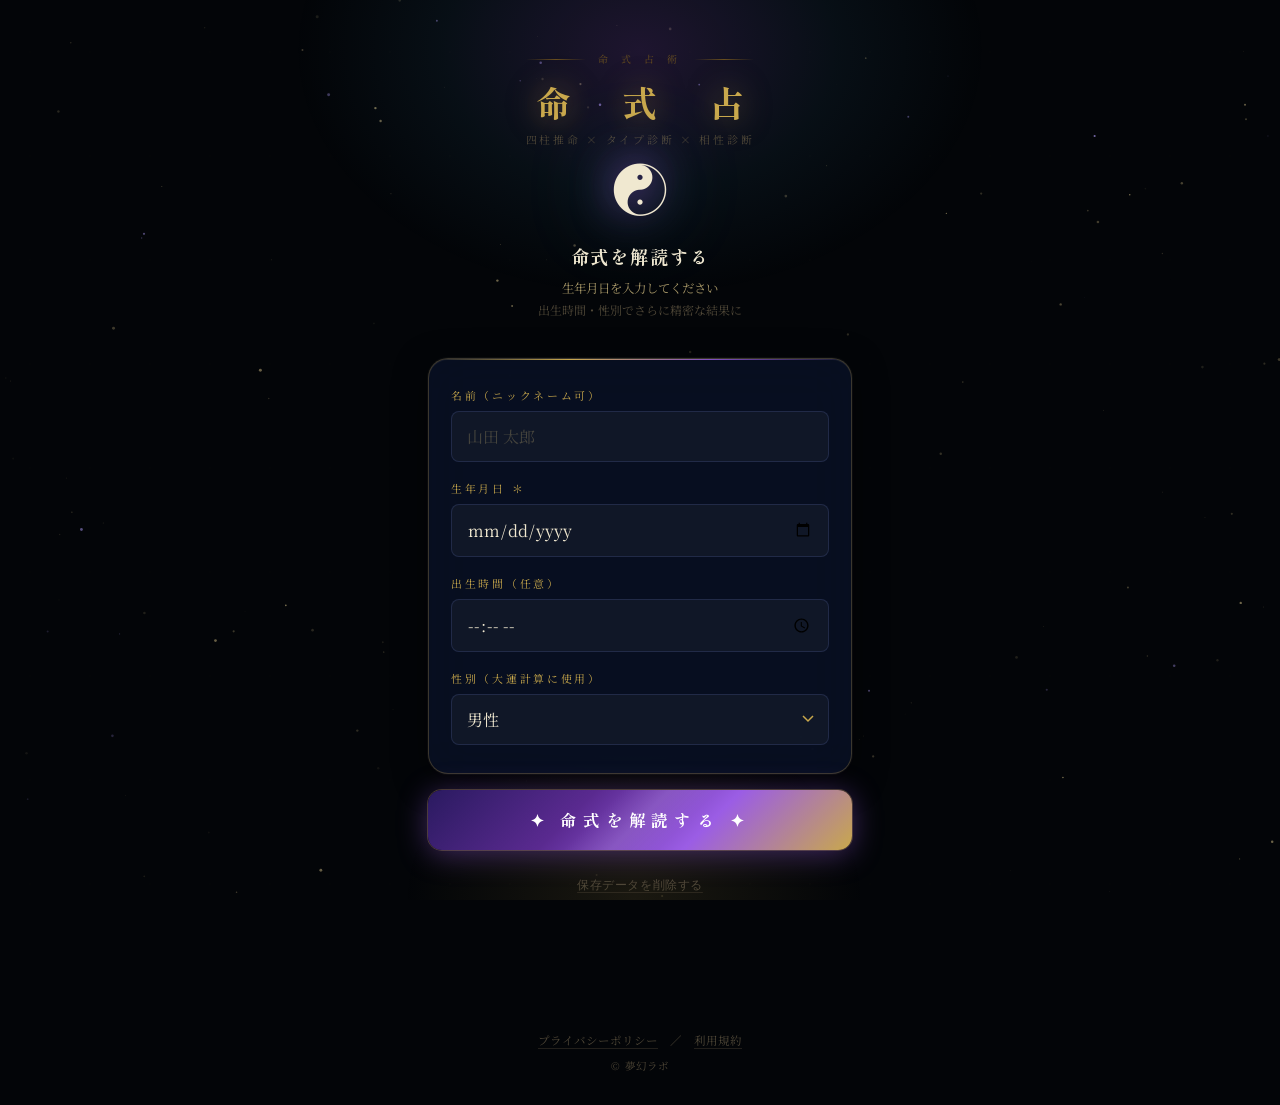
==== commit 0fc90d1a: "Add files via upload" ====
--- a/index.html
+++ b/index.html
@@ -47,6 +47,23 @@
        入力画面
        ══════════════════════════════ -->
   <section id="sec-input">
+
+    <!-- 保存済みバナー（前回データがあるときだけ表示） -->
+    <div id="saved-banner" class="saved-banner hidden">
+      <div class="sb-left">
+        <div class="sb-icon">✦</div>
+        <div class="sb-texts">
+          <div class="sb-name" id="saved-banner-name">あなた</div>
+          <div class="sb-meta">
+            <span id="saved-banner-date"></span>
+            <span class="sb-dot">·</span>
+            <span id="saved-banner-time"></span>
+          </div>
+        </div>
+      </div>
+      <button id="btn-banner-calc" class="sb-btn">このまま見る →</button>
+    </div>
+
     <div class="input-hero">
       <span class="input-sigil">☯</span>
       <h2>命式を解読する</h2>
@@ -76,6 +93,12 @@
       </div>
     </div>
     <button id="btn-calc" class="btn-cta">✦ 命式を解読する ✦</button>
+
+    <!-- データ削除ボタン（小さく・目立たせすぎない） -->
+    <div class="clear-data-wrap">
+      <button id="btn-clear-data" class="btn-clear-data">保存データを削除する</button>
+    </div>
+
   </section>
 
   <!-- ══════════════════════════════
@@ -409,6 +432,14 @@
 
 </div><!-- /container -->
 </div><!-- /wrapper -->
+
+<!-- フッター（利用規約・プライバシーポリシーリンク） -->
+<footer class="app-footer">
+  <a href="privacy.html" class="footer-link">プライバシーポリシー</a>
+  <span class="footer-sep">／</span>
+  <a href="terms.html" class="footer-link">利用規約</a>
+  <div class="footer-copy">© 夢幻ラボ</div>
+</footer>
 
 <!-- 用語説明オーバーレイ -->
 <div id="term-overlay" class="tt-overlay tt-hidden"></div>
--- a/style.css
+++ b/style.css
@@ -1182,3 +1182,142 @@
 /* daiun-itemにjuタグ用のスペース */
 .daiun-item { align-items: center; flex-wrap: nowrap; gap: 8px; }
 .daiun-ju   { flex-shrink: 0; }
+
+/* ══════════════════════════════════════════
+   localStorageバナー・削除ボタン・トースト（v7追加）
+   ══════════════════════════════════════════ */
+
+/* 保存済みバナー */
+.saved-banner {
+  display: flex;
+  align-items: center;
+  justify-content: space-between;
+  gap: 12px;
+  background: linear-gradient(135deg, rgba(201,168,76,0.12), rgba(155,93,229,0.08));
+  border: 1px solid rgba(201,168,76,0.3);
+  border-radius: var(--r3);
+  padding: 14px 16px;
+  margin-top: 28px;
+  margin-bottom: 4px;
+  animation: cardReveal 0.4s ease both;
+  position: relative;
+  overflow: hidden;
+}
+/* 上部の光ライン */
+.saved-banner::before {
+  content: '';
+  position: absolute; top: 0; left: 0; right: 0; height: 1px;
+  background: linear-gradient(90deg, transparent, var(--gold), transparent);
+}
+
+.sb-left {
+  display: flex; align-items: center; gap: 12px; flex: 1; min-width: 0;
+}
+.sb-icon {
+  font-size: 1.1rem; color: var(--gold);
+  text-shadow: 0 0 10px rgba(201,168,76,0.5);
+  flex-shrink: 0;
+}
+.sb-texts { min-width: 0; }
+.sb-name {
+  font-family: var(--f-display);
+  font-size: 0.95rem; font-weight: 700;
+  color: var(--t1);
+  white-space: nowrap; overflow: hidden; text-overflow: ellipsis;
+}
+.sb-meta {
+  font-size: 0.68rem; color: var(--t3);
+  display: flex; align-items: center; gap: 4px;
+  margin-top: 2px;
+}
+.sb-dot { opacity: 0.5; }
+
+/* 「このまま見る」ボタン */
+.sb-btn {
+  background: rgba(201,168,76,0.2);
+  border: 1px solid rgba(201,168,76,0.4);
+  border-radius: var(--pill);
+  padding: 8px 14px;
+  color: var(--gold);
+  font-size: 0.75rem; letter-spacing: 0.05em;
+  cursor: pointer; white-space: nowrap;
+  transition: all 0.15s;
+  flex-shrink: 0;
+}
+.sb-btn:hover {
+  background: rgba(201,168,76,0.3);
+  border-color: var(--gold);
+}
+.sb-btn:active {
+  transform: scale(0.97);
+}
+
+/* データ削除ボタン */
+.clear-data-wrap {
+  text-align: center;
+  margin-top: 20px;
+  padding-bottom: 8px;
+}
+.btn-clear-data {
+  background: none;
+  border: none;
+  color: var(--t3);
+  font-size: 0.72rem;
+  cursor: pointer;
+  letter-spacing: 0.05em;
+  padding: 8px 16px;
+  border-radius: var(--pill);
+  transition: color 0.15s, background 0.15s;
+  text-decoration: underline;
+  text-decoration-color: rgba(80,72,56,0.4);
+  text-underline-offset: 3px;
+}
+.btn-clear-data:hover {
+  color: rgba(200,100,80,0.7);
+  background: rgba(200,100,80,0.06);
+}
+
+/* トースト通知 */
+.app-toast {
+  position: fixed;
+  bottom: 90px; left: 50%;
+  transform: translateX(-50%) translateY(20px);
+  background: rgba(20,28,52,0.95);
+  border: 1px solid rgba(201,168,76,0.3);
+  border-radius: var(--pill);
+  padding: 10px 22px;
+  font-size: 0.82rem;
+  color: var(--t1);
+  white-space: nowrap;
+  z-index: 500;
+  opacity: 0;
+  transition: opacity 0.25s, transform 0.25s;
+  backdrop-filter: blur(12px);
+  -webkit-backdrop-filter: blur(12px);
+  box-shadow: 0 4px 20px rgba(0,0,0,0.5);
+}
+.app-toast.app-toast-show {
+  opacity: 1;
+  transform: translateX(-50%) translateY(0);
+}
+
+/* フッター（v7追加） */
+.app-footer {
+  text-align: center;
+  padding: 20px 24px 32px;
+  margin-top: 8px;
+}
+.footer-link {
+  font-size: 0.72rem;
+  color: var(--t3);
+  text-decoration: underline;
+  text-underline-offset: 3px;
+  text-decoration-color: rgba(80,72,56,0.4);
+  transition: color 0.15s;
+}
+.footer-link:hover { color: var(--gold); }
+.footer-sep { font-size: 0.72rem; color: var(--t3); margin: 0 8px; }
+.footer-copy {
+  font-size: 0.65rem; color: var(--t3);
+  letter-spacing: 0.1em; margin-top: 8px;
+}
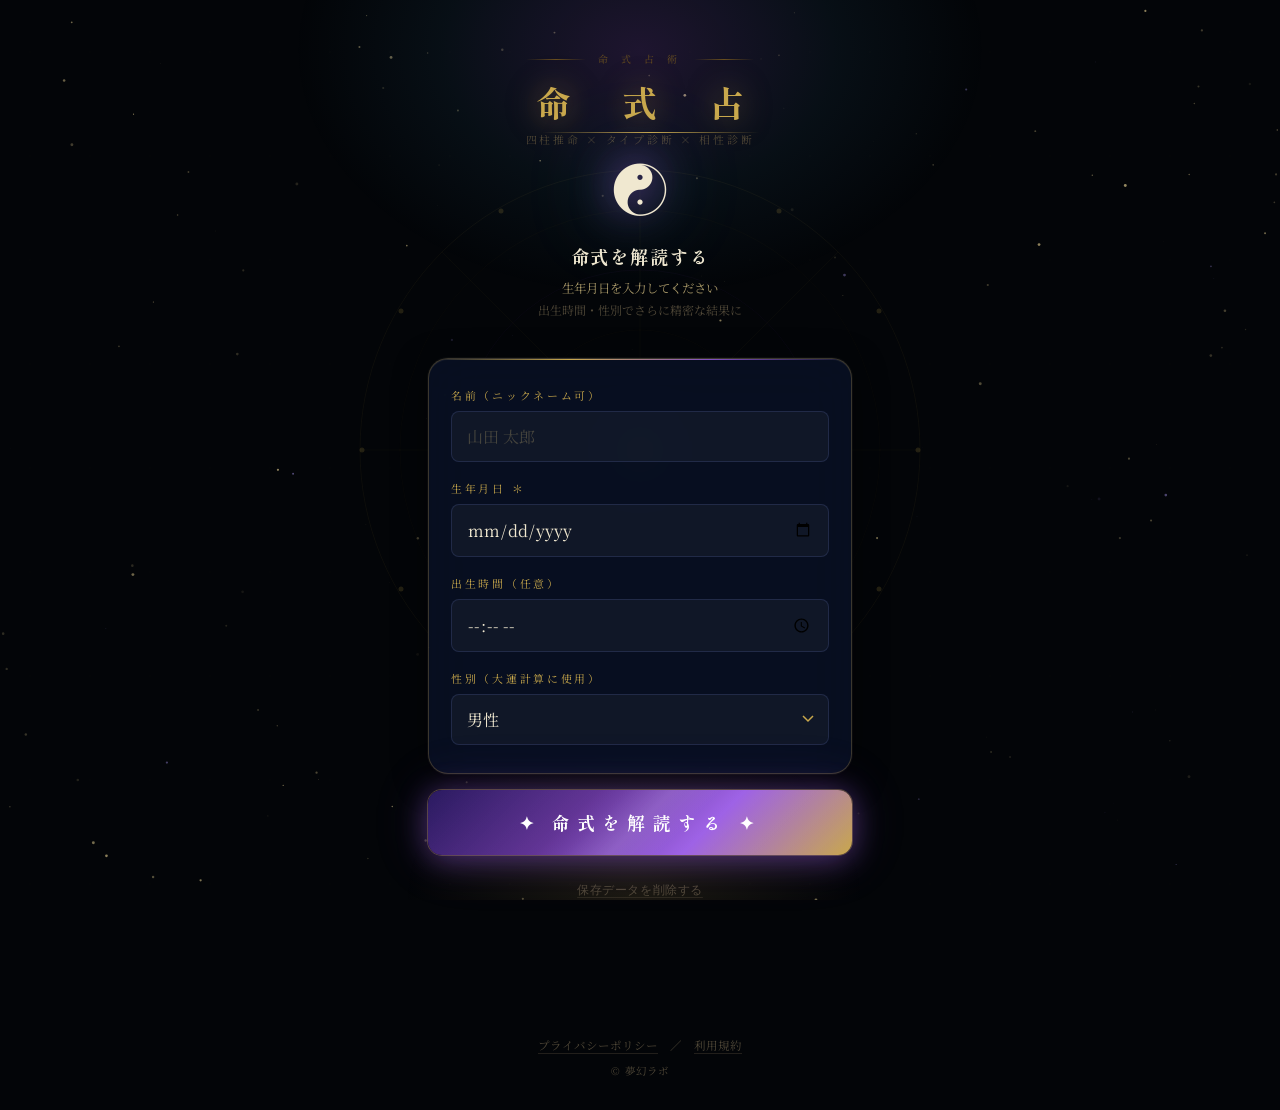
==== commit fd60f0cf: "Add files via upload" ====
--- a/index.html
+++ b/index.html
@@ -15,6 +15,52 @@
   <div class="bg-glow-top"></div>
   <div class="bg-glow-bot"></div>
   <div class="bg-hex"></div>
+
+  <!-- 方位盤・星図SVG（背景装飾） -->
+  <div class="bg-mandala" aria-hidden="true">
+    <svg class="mandala-svg" viewBox="0 0 600 600" xmlns="http://www.w3.org/2000/svg">
+      <defs>
+        <radialGradient id="mgGold" cx="50%" cy="50%" r="50%">
+          <stop offset="0%" stop-color="#c9a84c" stop-opacity="0.25"/>
+          <stop offset="100%" stop-color="#c9a84c" stop-opacity="0"/>
+        </radialGradient>
+      </defs>
+      <!-- 外円 -->
+      <circle cx="300" cy="300" r="280" fill="none" stroke="#c9a84c" stroke-width="0.6" stroke-opacity="0.18"/>
+      <circle cx="300" cy="300" r="240" fill="none" stroke="#c9a84c" stroke-width="0.4" stroke-opacity="0.12"/>
+      <circle cx="300" cy="300" r="180" fill="none" stroke="#9b5de5" stroke-width="0.5" stroke-opacity="0.14"/>
+      <circle cx="300" cy="300" r="120" fill="none" stroke="#c9a84c" stroke-width="0.4" stroke-opacity="0.12"/>
+      <circle cx="300" cy="300" r="60"  fill="none" stroke="#9b5de5" stroke-width="0.6" stroke-opacity="0.18"/>
+      <!-- 八方位線 -->
+      <g stroke="#c9a84c" stroke-width="0.5" stroke-opacity="0.14">
+        <line x1="300" y1="20"  x2="300" y2="580"/>
+        <line x1="20"  y1="300" x2="580" y2="300"/>
+        <line x1="102" y1="102" x2="498" y2="498"/>
+        <line x1="498" y1="102" x2="102" y2="498"/>
+      </g>
+      <!-- 十二支の点（時計配置） -->
+      <g fill="#c9a84c" fill-opacity="0.3">
+        <circle cx="300" cy="22"  r="2.5"/>
+        <circle cx="439" cy="61"  r="2.5"/>
+        <circle cx="539" cy="161" r="2.5"/>
+        <circle cx="578" cy="300" r="2.5"/>
+        <circle cx="539" cy="439" r="2.5"/>
+        <circle cx="439" cy="539" r="2.5"/>
+        <circle cx="300" cy="578" r="2.5"/>
+        <circle cx="161" cy="539" r="2.5"/>
+        <circle cx="61"  cy="439" r="2.5"/>
+        <circle cx="22"  cy="300" r="2.5"/>
+        <circle cx="61"  cy="161" r="2.5"/>
+        <circle cx="161" cy="61"  r="2.5"/>
+      </g>
+      <!-- 中心の陰陽円 -->
+      <circle cx="300" cy="300" r="28" fill="url(#mgGold)" stroke="#c9a84c" stroke-width="0.8" stroke-opacity="0.3"/>
+      <circle cx="300" cy="300" r="4"  fill="#c9a84c" fill-opacity="0.35"/>
+      <!-- 六芒星 -->
+      <polygon points="300,242 330,295 300,348 270,295" fill="none" stroke="#9b5de5" stroke-width="0.5" stroke-opacity="0.2"/>
+      <polygon points="300,358 270,305 300,252 330,305" fill="none" stroke="#9b5de5" stroke-width="0.5" stroke-opacity="0.2"/>
+    </svg>
+  </div>
 </div>
 
 <!-- ナビゲーションバー（結果画面時に表示） -->
@@ -32,6 +78,29 @@
     <span class="nav-label">相性診断</span>
   </button>
 </nav>
+
+<!-- 解読ローディング演出 -->
+<div id="loading-overlay" class="loading-overlay hidden">
+  <div class="loading-inner">
+    <div class="loading-ring">
+      <svg viewBox="0 0 120 120" xmlns="http://www.w3.org/2000/svg">
+        <circle cx="60" cy="60" r="50" fill="none" stroke="rgba(201,168,76,0.15)" stroke-width="3"/>
+        <circle id="loading-arc" cx="60" cy="60" r="50" fill="none" stroke="#c9a84c"
+          stroke-width="3" stroke-linecap="round"
+          stroke-dasharray="314" stroke-dashoffset="314"
+          transform="rotate(-90 60 60)"/>
+      </svg>
+      <div class="loading-kanji" id="loading-kanji">命</div>
+    </div>
+    <div class="loading-text" id="loading-text">命式を解読中…</div>
+    <div class="loading-steps">
+      <span class="lstep" id="lstep-1">干支を算出</span>
+      <span class="lstep" id="lstep-2">五行を分析</span>
+      <span class="lstep" id="lstep-3">通変星を読む</span>
+      <span class="lstep" id="lstep-4">日運を鑑定</span>
+    </div>
+  </div>
+</div>
 
 <div class="wrapper">
 <div class="container">
--- a/style.css
+++ b/style.css
@@ -1321,3 +1321,235 @@
   font-size: 0.65rem; color: var(--t3);
   letter-spacing: 0.1em; margin-top: 8px;
 }
+
+/* ══════════════════════════════════════════
+   v8 ビジュアル強化
+   ══════════════════════════════════════════ */
+
+/* ── 方位盤・星図背景 ── */
+.bg-mandala {
+  position: absolute;
+  top: 50%; left: 50%;
+  transform: translate(-50%, -50%);
+  width: min(600px, 100vw);
+  height: min(600px, 100vw);
+  pointer-events: none;
+  opacity: 0.55;
+}
+.mandala-svg {
+  width: 100%; height: 100%;
+  animation: mandalaRotate 120s linear infinite;
+}
+@keyframes mandalaRotate {
+  from { transform: rotate(0deg); }
+  to   { transform: rotate(360deg); }
+}
+
+/* ── タイトル強化 ── */
+.app-title {
+  position: relative;
+}
+.app-title::after {
+  content: '';
+  position: absolute;
+  bottom: -6px; left: 50%;
+  transform: translateX(-50%);
+  width: 60%; height: 1px;
+  background: linear-gradient(90deg, transparent, var(--gold), transparent);
+  animation: titleLineGlow 3s ease-in-out infinite;
+}
+@keyframes titleLineGlow {
+  0%,100% { opacity: 0.4; width: 40%; }
+  50%      { opacity: 1;   width: 70%; }
+}
+
+/* ── ローディングオーバーレイ ── */
+.loading-overlay {
+  position: fixed; inset: 0; z-index: 600;
+  background: radial-gradient(ellipse at center,
+    rgba(10,8,28,0.97) 0%,
+    rgba(4,6,16,0.99) 100%);
+  display: flex; align-items: center; justify-content: center;
+  flex-direction: column;
+  backdrop-filter: blur(8px);
+  -webkit-backdrop-filter: blur(8px);
+  transition: opacity 0.4s ease;
+}
+.loading-overlay.loading-out { opacity: 0; }
+
+.loading-inner {
+  display: flex; flex-direction: column;
+  align-items: center; gap: 24px;
+}
+
+.loading-ring {
+  position: relative; width: 120px; height: 120px;
+}
+.loading-ring svg {
+  width: 120px; height: 120px;
+  animation: loadingRingPulse 2s ease-in-out infinite;
+}
+@keyframes loadingRingPulse {
+  0%,100% { filter: drop-shadow(0 0 6px rgba(201,168,76,0.4)); }
+  50%      { filter: drop-shadow(0 0 20px rgba(201,168,76,0.8)); }
+}
+#loading-arc {
+  transition: stroke-dashoffset 0.1s linear;
+  stroke: var(--gold);
+}
+
+.loading-kanji {
+  position: absolute; inset: 0;
+  display: flex; align-items: center; justify-content: center;
+  font-family: var(--f-display);
+  font-size: 2.2rem; font-weight: 900;
+  color: var(--gold);
+  text-shadow: 0 0 20px rgba(201,168,76,0.6);
+}
+
+.loading-text {
+  font-family: var(--f-display);
+  font-size: 1rem; font-weight: 500;
+  color: var(--t2); letter-spacing: 0.2em;
+  min-height: 1.5em; text-align: center;
+}
+
+.loading-steps {
+  display: flex; flex-direction: column;
+  gap: 8px; align-items: center;
+}
+.lstep {
+  font-size: 0.72rem; color: var(--t3);
+  letter-spacing: 0.15em;
+  transition: color 0.3s, text-shadow 0.3s;
+  display: flex; align-items: center; gap: 6px;
+}
+.lstep::before {
+  content: '○';
+  font-size: 0.55rem;
+  transition: all 0.3s;
+}
+.lstep.lstep-active {
+  color: var(--gold);
+  text-shadow: 0 0 10px rgba(201,168,76,0.4);
+}
+.lstep.lstep-active::before { content: '◉'; color: var(--gold); }
+.lstep.lstep-done {
+  color: rgba(201,168,76,0.5);
+}
+.lstep.lstep-done::before { content: '●'; color: rgba(201,168,76,0.4); }
+
+/* ── 運気ランクバッジ強化 ── */
+.fortune-card-header {
+  position: relative;
+  overflow: hidden;
+}
+.fortune-card-header::after {
+  content: '';
+  position: absolute; inset: 0;
+  background: linear-gradient(135deg,
+    rgba(155,93,229,0.06) 0%,
+    transparent 50%,
+    rgba(201,168,76,0.04) 100%);
+  pointer-events: none;
+}
+
+.rank-badge {
+  background: rgba(0,0,0,0.2);
+  border: 1px solid rgba(201,168,76,0.2);
+  border-radius: var(--r2);
+  padding: 8px 14px;
+  position: relative;
+}
+.rank-badge::before {
+  content: '';
+  position: absolute; inset: 0;
+  border-radius: var(--r2);
+  background: radial-gradient(ellipse at center,
+    rgba(201,168,76,0.08) 0%, transparent 70%);
+  animation: rankBadgePulse 3s ease-in-out infinite;
+}
+@keyframes rankBadgePulse {
+  0%,100% { opacity: 0.5; }
+  50%      { opacity: 1; }
+}
+.rank-letter {
+  font-size: 2.6rem !important;
+  filter: drop-shadow(0 0 12px currentColor);
+}
+
+/* ── タイプカード強化 ── */
+.type-card::after {
+  content: '';
+  position: absolute; inset: 0;
+  background: linear-gradient(135deg,
+    rgba(255,255,255,0.015) 0%,
+    transparent 50%,
+    rgba(201,168,76,0.02) 100%);
+  pointer-events: none;
+  border-radius: inherit;
+}
+
+/* ── CTAボタン強化 ── */
+.btn-cta {
+  position: relative;
+  font-size: 1.1rem !important;
+  letter-spacing: 0.4em !important;
+  padding: 20px !important;
+  box-shadow:
+    0 4px 30px rgba(155,93,229,0.45),
+    0 0 0 1px rgba(201,168,76,0.35),
+    0 0 60px rgba(155,93,229,0.15) !important;
+}
+.btn-cta::after {
+  content: '';
+  position: absolute; inset: -1px;
+  border-radius: inherit;
+  background: linear-gradient(135deg,
+    rgba(255,255,255,0) 0%,
+    rgba(255,255,255,0.06) 40%,
+    rgba(255,255,255,0) 100%);
+  animation: ctaShine 4s ease-in-out infinite;
+  pointer-events: none;
+}
+@keyframes ctaShine {
+  0%,100% { opacity: 0; }
+  50%      { opacity: 1; }
+}
+
+/* ── fortune-cardの干支表示を強化 ── */
+.kanshi-char-big {
+  filter: drop-shadow(0 0 16px currentColor);
+}
+
+/* ── 結果カードの左ボーダーアクセント ── */
+.fortune-card {
+  border-left: 2px solid rgba(201,168,76,0.35) !important;
+}
+.type-card {
+  border-left: 2px solid rgba(155,93,229,0.35) !important;
+}
+.lucky-card {
+  border-left: 2px solid rgba(90,184,245,0.25) !important;
+}
+
+/* ── ステータスカードのホバー演出を強化 ── */
+.stat-card:hover {
+  box-shadow:
+    0 12px 32px rgba(0,0,0,0.5),
+    0 0 24px var(--card-glow, rgba(201,168,76,0.12)),
+    inset 0 1px 0 rgba(255,255,255,0.06) !important;
+}
+
+/* ── 入力フォームのfocusリング強化 ── */
+.form-input:focus {
+  box-shadow:
+    0 0 0 3px rgba(155,93,229,0.18),
+    0 0 20px rgba(155,93,229,0.08),
+    inset 0 0 8px rgba(155,93,229,0.04) !important;
+}
+
+/* ── 保存バナーの輝き強化 ── */
+.saved-banner {
+  box-shadow: 0 0 24px rgba(201,168,76,0.08);
+}
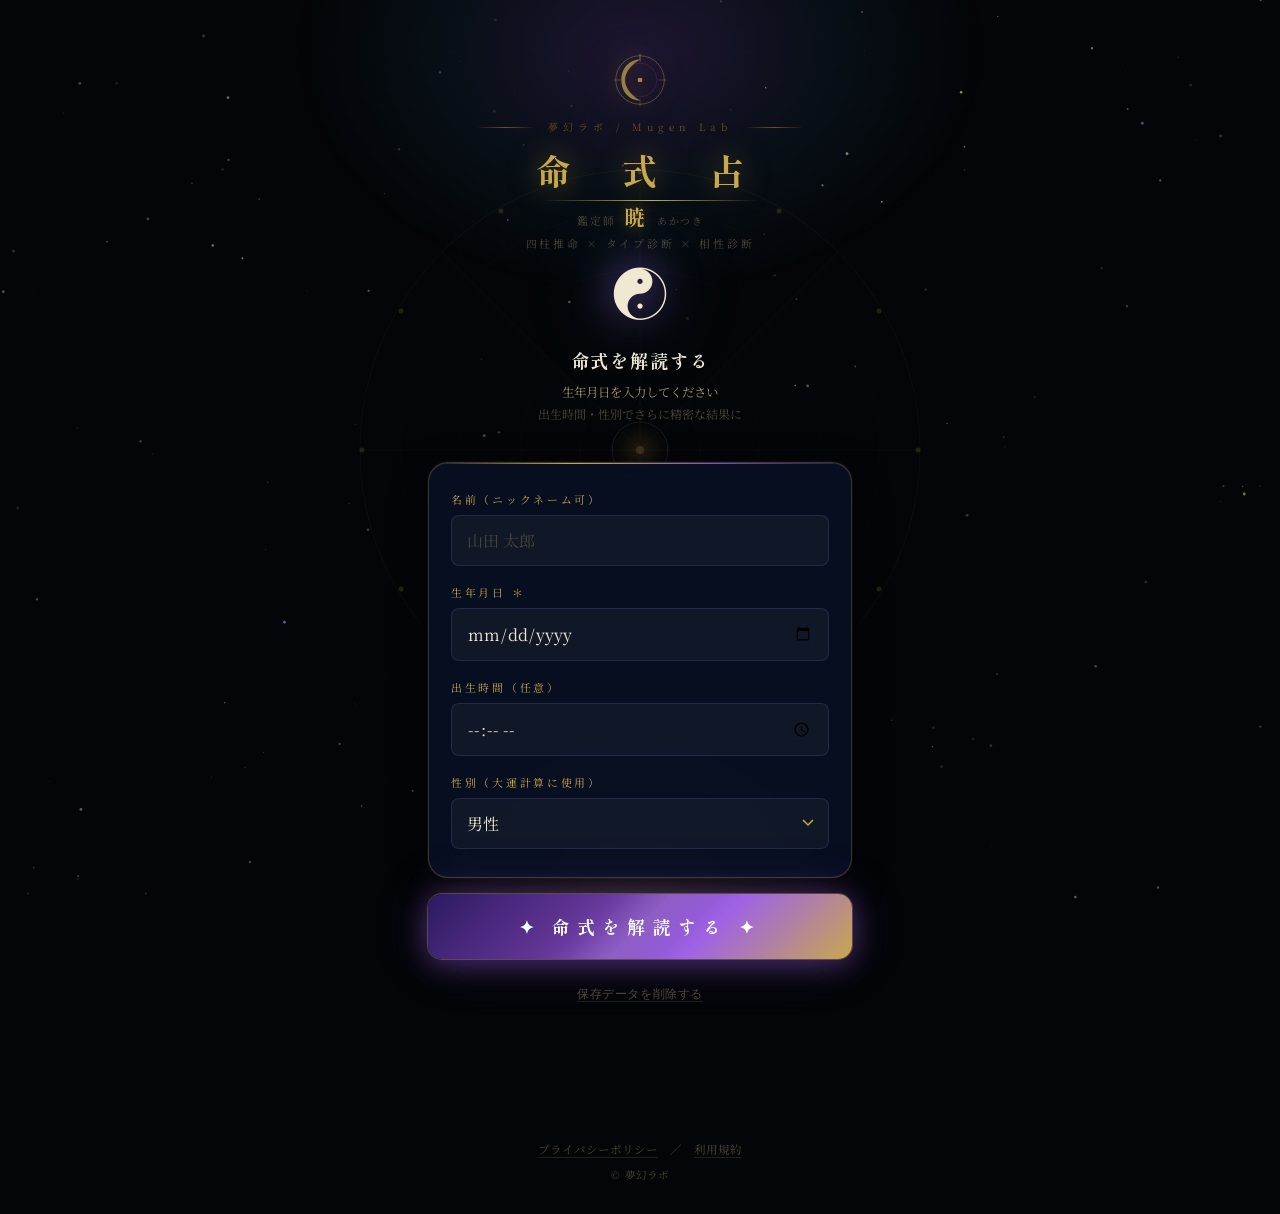
==== commit 58f26b46: "Add files via upload" ====
--- a/index.html
+++ b/index.html
@@ -107,8 +107,30 @@
 
   <!-- ヘッダー -->
   <header class="app-header">
-    <div class="header-ornament">命 式 占 術</div>
+    <div class="akatsuki-mark" aria-hidden="true">
+      <svg viewBox="0 0 60 60" xmlns="http://www.w3.org/2000/svg" class="akatsuki-svg">
+        <!-- 夜明けの円 -->
+        <circle cx="30" cy="30" r="26" fill="none" stroke="#c9a84c" stroke-width="0.8" stroke-opacity="0.5"/>
+        <circle cx="30" cy="30" r="18" fill="none" stroke="#9b5de5" stroke-width="0.5" stroke-opacity="0.4"/>
+        <!-- 三日月 -->
+        <path d="M30 8 C18 8 10 18 10 30 C10 42 18 52 30 52 C20 46 14 38 14 30 C14 22 20 14 30 8Z"
+          fill="#c9a84c" fill-opacity="0.7"/>
+        <!-- 暁の光線 -->
+        <line x1="30" y1="2"  x2="30" y2="10" stroke="#c9a84c" stroke-width="1" stroke-opacity="0.6"/>
+        <line x1="30" y1="50" x2="30" y2="58" stroke="#c9a84c" stroke-width="1" stroke-opacity="0.3"/>
+        <line x1="2"  y1="30" x2="10" y2="30" stroke="#c9a84c" stroke-width="1" stroke-opacity="0.3"/>
+        <line x1="50" y1="30" x2="58" y2="30" stroke="#c9a84c" stroke-width="1" stroke-opacity="0.3"/>
+        <!-- 中心点 -->
+        <circle cx="30" cy="30" r="2.5" fill="#c9a84c" fill-opacity="0.8"/>
+      </svg>
+    </div>
+    <div class="header-ornament">夢幻ラボ / Mugen Lab</div>
     <h1 class="app-title">命 式 占</h1>
+    <div class="akatsuki-tagline">
+      <span class="akatsuki-by">鑑定師</span>
+      <span class="akatsuki-name-header">暁</span>
+      <span class="akatsuki-reading">あかつき</span>
+    </div>
     <p class="app-subtitle">四柱推命 × タイプ診断 × 相性診断</p>
   </header>
 
@@ -205,6 +227,14 @@
         </div>
       </div>
       <div class="fortune-card-body">
+        <!-- 暁からのメッセージ -->
+        <div class="akatsuki-msg-row">
+          <div class="akatsuki-avatar">☽</div>
+          <div class="akatsuki-msg-texts">
+            <div class="akatsuki-msg-name">暁 より</div>
+            <div class="akatsuki-msg-body" id="akatsuki-daily-msg"></div>
+          </div>
+        </div>
         <div class="kanshi-display">
           <span id="fc-kan" class="kanshi-char-big">甲</span>
           <div class="kanshi-mid">
--- a/style.css
+++ b/style.css
@@ -1553,3 +1553,120 @@
 .saved-banner {
   box-shadow: 0 0 24px rgba(201,168,76,0.08);
 }
+
+/* ══════════════════════════════════════════
+   v9 暁（あかつき）ブランド
+   ══════════════════════════════════════════ */
+
+/* ── 暁シンボルマーク ── */
+.akatsuki-mark {
+  display: flex; justify-content: center;
+  margin-bottom: 12px;
+}
+.akatsuki-svg {
+  width: 56px; height: 56px;
+  filter: drop-shadow(0 0 12px rgba(201,168,76,0.45))
+          drop-shadow(0 0 24px rgba(155,93,229,0.2));
+  animation: akatsukiGlow 4s ease-in-out infinite;
+}
+@keyframes akatsukiGlow {
+  0%,100% {
+    filter: drop-shadow(0 0 10px rgba(201,168,76,0.4))
+            drop-shadow(0 0 20px rgba(155,93,229,0.15));
+  }
+  50% {
+    filter: drop-shadow(0 0 20px rgba(201,168,76,0.7))
+            drop-shadow(0 0 40px rgba(155,93,229,0.3));
+  }
+}
+
+/* ── 暁タグライン ── */
+.akatsuki-tagline {
+  display: flex; align-items: baseline;
+  justify-content: center; gap: 8px;
+  margin: 6px 0 4px;
+}
+.akatsuki-by {
+  font-size: 0.68rem; color: var(--t3); letter-spacing: 0.2em;
+}
+.akatsuki-name-header {
+  font-family: var(--f-display);
+  font-size: 1.3rem; font-weight: 800;
+  color: var(--gold);
+  text-shadow: 0 0 16px rgba(201,168,76,0.5);
+  letter-spacing: 0.2em;
+}
+.akatsuki-reading {
+  font-size: 0.62rem; color: var(--t3); letter-spacing: 0.15em;
+}
+
+/* ── 暁からのメッセージ（fortune-card内） ── */
+.akatsuki-msg-row {
+  display: flex; align-items: flex-start; gap: 12px;
+  background: rgba(155,93,229,0.07);
+  border: 1px solid rgba(155,93,229,0.18);
+  border-radius: var(--r2);
+  padding: 14px 16px;
+  margin-bottom: 20px;
+  position: relative; overflow: hidden;
+}
+.akatsuki-msg-row::before {
+  content: '';
+  position: absolute; top: 0; left: 0; right: 0; height: 1px;
+  background: linear-gradient(90deg, transparent, rgba(155,93,229,0.4), transparent);
+}
+.akatsuki-avatar {
+  width: 32px; height: 32px; flex-shrink: 0;
+  display: flex; align-items: center; justify-content: center;
+  background: rgba(155,93,229,0.15);
+  border: 1px solid rgba(155,93,229,0.3);
+  border-radius: 50%;
+  font-size: 1rem;
+  color: var(--purple);
+  text-shadow: 0 0 8px rgba(155,93,229,0.6);
+}
+.akatsuki-msg-texts { flex: 1; min-width: 0; }
+.akatsuki-msg-name {
+  font-size: 0.62rem; color: var(--purple);
+  letter-spacing: 0.2em; margin-bottom: 5px;
+}
+.akatsuki-msg-body {
+  font-size: 0.86rem; color: var(--t1); line-height: 1.85;
+  font-family: var(--f-display);
+}
+
+/* ── 本質鑑定ページの暁イントロカード ── */
+.akatsuki-intro-card {
+  background: linear-gradient(135deg,
+    rgba(155,93,229,0.1) 0%,
+    rgba(10,8,28,0.8) 50%,
+    rgba(201,168,76,0.06) 100%) !important;
+  border-color: rgba(155,93,229,0.25) !important;
+}
+.akatsuki-intro-inner {
+  display: flex; align-items: center; gap: 16px;
+}
+.akatsuki-symbol-sm {
+  width: 44px; height: 44px; flex-shrink: 0;
+  display: flex; align-items: center; justify-content: center;
+  background: rgba(155,93,229,0.12);
+  border: 1px solid rgba(155,93,229,0.3);
+  border-radius: 50%;
+  font-size: 1.3rem; color: var(--purple);
+  text-shadow: 0 0 10px rgba(155,93,229,0.6);
+}
+.akatsuki-name-sm {
+  font-size: 0.65rem; color: var(--purple);
+  letter-spacing: 0.25em; margin-bottom: 6px;
+}
+.akatsuki-intro-msg {
+  font-size: 0.88rem; color: var(--t1);
+  line-height: 1.9; font-family: var(--f-display);
+}
+
+/* ── ローディング演出の暁カラー ── */
+#loading-arc { stroke: var(--gold) !important; }
+.loading-kanji {
+  color: var(--gold) !important;
+  font-family: var(--f-display) !important;
+}
